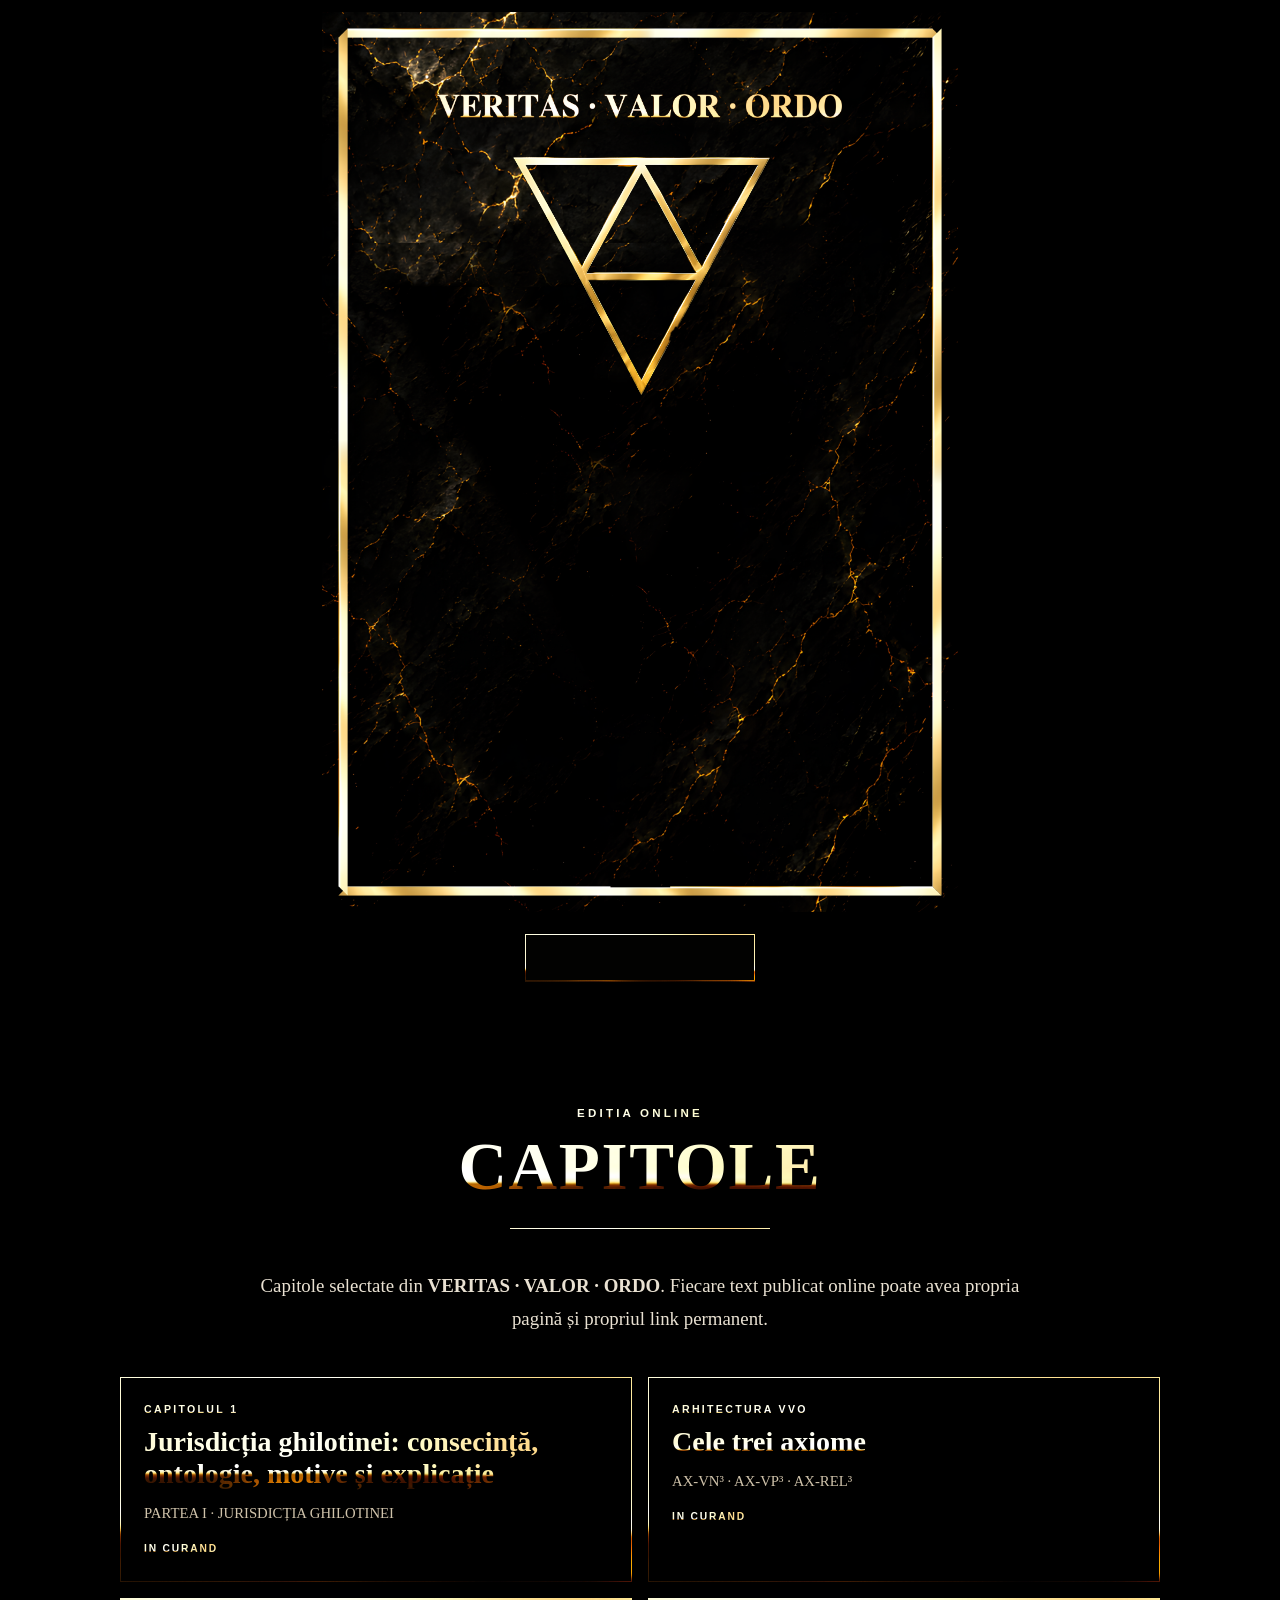
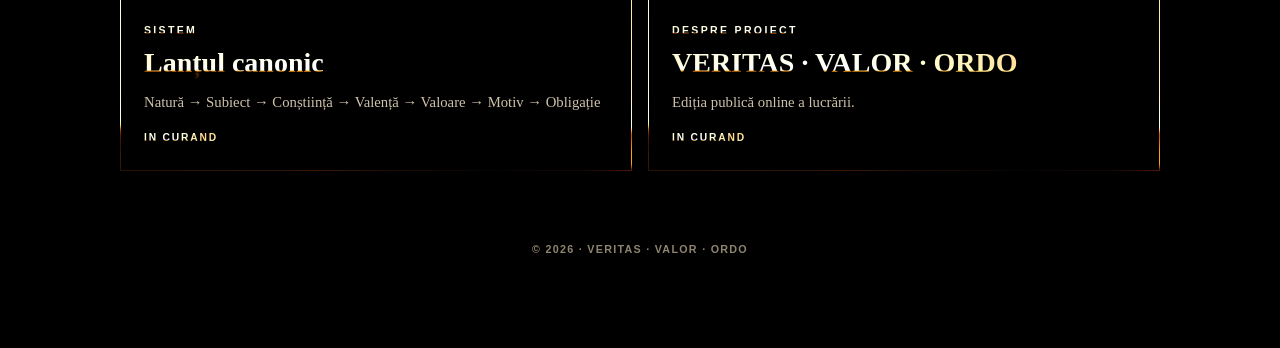
==== index.html @ 6788cd2c "Add files via upload" ====
<!DOCTYPE html>
<html lang="ro">
<head>
  <meta charset="UTF-8">
  <meta name="viewport" content="width=device-width, initial-scale=1, viewport-fit=cover">
  <meta name="theme-color" content="#000000">
  <meta name="color-scheme" content="dark">
  <meta name="description" content="VERITAS · VALOR · ORDO — ediția online.">
  <title>VERITAS · VALOR · ORDO</title>

  <style>
    :root {
      --page-ratio: 4320 / 6110;
      --ink: #050403;
      --ivory: #f4efe4;
      --muted: #b9ac91;

      /*
        IMPORTANT:
        Nu există o culoare HEX inventată pentru aur.
        Tot aurul major este texturat din foil-ul extras direct din PDF.
      */
      --foil: url("vvo-gold-foil.webp");
      --marble: url("vvo-marble-exact.webp");
      --shell: url("vvo-monumental-shell.webp");
    }

    * { box-sizing: border-box; }

    html {
      scroll-behavior: smooth;
      background: #000;
    }

    body {
      margin: 0;
      min-width: 320px;
      background: #000;
      color: var(--ivory);
      font-family: Georgia, "Times New Roman", serif;
      text-rendering: optimizeLegibility;
      -webkit-font-smoothing: antialiased;
    }

    img {
      display: block;
      max-width: 100%;
    }

    a {
      color: inherit;
    }

    /* ============================================================
       1. FRONTISPICIUL DIGITAL
       Pagina însăși rămâne în raportul exact 4320 x 6110.
       Marmura + rama sunt extrase direct din master.
       ============================================================ */

    .hero {
      min-height: 100svh;
      display: grid;
      place-items: center;
      padding: 12px 0 28px;
      background: #000;
    }

    .monument-page {
      position: relative;
      width: min(100vw, calc(100svh * 4320 / 6110));
      aspect-ratio: var(--page-ratio);
      overflow: hidden;

      /*
        Shell-ul conține marmura și rama metalică exactă din PDF.
        Nu este gradient CSS și nu este imitație.
      */
      background-image: var(--shell);
      background-repeat: no-repeat;
      background-position: center;
      background-size: 100% 100%;
    }

    /*
      Coordonatele de mai jos provin din plasarea reală
      a elementelor de pe pagina monumentală II din master.
    */

    .wordmark {
      position: absolute;
      left: 18.125%;
      top: 9.165%;
      width: 63.588%;
      height: auto;
      pointer-events: none;
      user-select: none;
    }

    .vvo-symbol {
      position: absolute;
      left: 29.977%;
      top: 15.882%;
      width: 40.467%;
      height: auto;
      pointer-events: none;
      user-select: none;
    }

    .hero-actions {
      width: min(92vw, 760px);
      margin-top: 22px;
      display: flex;
      justify-content: center;
    }

    /* ============================================================
       2. AURUL TEXTUAL
       Exact același foil raster este întins peste text,
       analog modului în care strip-ul metalic este reutilizat
       în paginile monumentale.
       ============================================================ */

    .foil-text {
      color: #f3d68c; /* fallback dacă background-clip nu există */
      background-image: var(--foil);
      background-repeat: no-repeat;
      background-position: center;
      background-size: 100% 100%;
      -webkit-background-clip: text;
      background-clip: text;
      -webkit-text-fill-color: transparent;
    }

    .foil-button {
      position: relative;
      display: inline-flex;
      align-items: center;
      justify-content: center;
      min-height: 48px;
      padding: 0 28px;
      text-decoration: none;
      text-transform: uppercase;
      letter-spacing: .16em;
      font: 700 .78rem/1.1 Georgia, "Times New Roman", serif;
      isolation: isolate;
    }

    .foil-button::before {
      content: "";
      position: absolute;
      inset: 0;
      z-index: -2;
      background: var(--foil) center / 100% 100% no-repeat;
    }

    .foil-button::after {
      content: "";
      position: absolute;
      inset: 1.5px;
      z-index: -1;
      background: #020201;
    }

    .foil-button:focus-visible {
      outline: 2px solid #fff1b7;
      outline-offset: 5px;
    }

    /* ============================================================
       3. EDIȚIA ONLINE / CAPITOLE
       Materialele rămân exact VVO: marmură extrasă + foil extras.
       Layout-ul este web-responsive, nu o captură de ecran.
       ============================================================ */

    .online {
      position: relative;
      min-height: 100svh;
      padding: clamp(52px, 8vw, 96px) 18px 90px;

      background-image:
        linear-gradient(rgba(0,0,0,.18), rgba(0,0,0,.18)),
        var(--marble);
      background-size: cover;
      background-position: center top;
      background-attachment: fixed;
    }

    .online::before {
      content: "";
      position: absolute;
      inset: 0;
      background:
        linear-gradient(to bottom,
          rgba(0,0,0,.22) 0%,
          rgba(0,0,0,.08) 30%,
          rgba(0,0,0,.28) 100%);
      pointer-events: none;
    }

    .online-inner {
      position: relative;
      z-index: 1;
      width: min(1040px, 100%);
      margin: 0 auto;
    }

    .section-kicker {
      margin: 0 0 12px;
      text-align: center;
      text-transform: uppercase;
      letter-spacing: .28em;
      font: 700 .72rem/1.3 Arial, sans-serif;
    }

    .section-title {
      margin: 0;
      text-align: center;
      text-transform: uppercase;
      font-size: clamp(2rem, 6vw, 4.2rem);
      line-height: 1;
      letter-spacing: .025em;
    }

    .rule {
      width: min(260px, 45vw);
      height: 1px;
      margin: 28px auto 40px;
      background: var(--foil) center / 100% 100% no-repeat;
    }

    .intro {
      width: min(760px, 100%);
      margin: 0 auto 42px;
      color: #e9e1d2;
      text-align: center;
      font-size: clamp(1rem, 2.7vw, 1.18rem);
      line-height: 1.75;
      text-shadow: 0 1px 8px #000;
    }

    .chapter-grid {
      display: grid;
      grid-template-columns: repeat(2, minmax(0, 1fr));
      gap: 16px;
    }

    .chapter-card {
      position: relative;
      min-height: 172px;
      padding: 26px 24px;
      background: rgba(0,0,0,.72);
      backdrop-filter: blur(1.5px);
      -webkit-backdrop-filter: blur(1.5px);
      overflow: hidden;
    }

    /*
      Rama cardurilor nu folosește un gold CSS inventat:
      este chiar foil-ul extras, mascat într-un contur.
    */
    .chapter-card::before {
      content: "";
      position: absolute;
      inset: 0;
      padding: 1.2px;
      background: var(--foil) center / 100% 100% no-repeat;
      pointer-events: none;

      -webkit-mask:
        linear-gradient(#000 0 0) content-box,
        linear-gradient(#000 0 0);
      -webkit-mask-composite: xor;

      mask:
        linear-gradient(#000 0 0) content-box,
        linear-gradient(#000 0 0);
      mask-composite: exclude;
    }

    .chapter-number {
      margin: 0 0 10px;
      text-transform: uppercase;
      letter-spacing: .22em;
      font: 700 .66rem/1.2 Arial, sans-serif;
    }

    .chapter-title {
      margin: 0 0 12px;
      font-size: clamp(1.2rem, 3.5vw, 1.75rem);
      line-height: 1.15;
    }

    .chapter-meta {
      margin: 0;
      color: #cfc2aa;
      font-size: .92rem;
      line-height: 1.5;
    }

    .status {
      display: inline-block;
      margin-top: 20px;
      text-transform: uppercase;
      letter-spacing: .18em;
      font: 700 .64rem/1 Arial, sans-serif;
    }

    .footer {
      position: relative;
      z-index: 1;
      margin-top: 70px;
      text-align: center;
      color: #8f846f;
      font: 600 .67rem/1.6 Arial, sans-serif;
      letter-spacing: .12em;
      text-transform: uppercase;
    }

    @media (max-width: 720px) {
      .hero {
        min-height: auto;
        padding-top: 0;
      }

      .monument-page {
        width: 100vw;
      }

      .hero-actions {
        margin-top: 18px;
      }

      .online {
        background-attachment: scroll;
        padding-left: 14px;
        padding-right: 14px;
      }

      .chapter-grid {
        grid-template-columns: 1fr;
      }

      .chapter-card {
        min-height: 150px;
      }
    }

    @media (prefers-reduced-motion: reduce) {
      html { scroll-behavior: auto; }
    }
  </style>
</head>

<body>

  <!-- FRONTISPICIU: aspect și materiale extrase din master -->
  <header class="hero" aria-label="VERITAS · VALOR · ORDO">
    <div class="monument-page">
      <img
        class="wordmark"
        src="vvo-wordmark-exact.webp"
        alt="VERITAS · VALOR · ORDO">

      <img
        class="vvo-symbol"
        src="vvo-symbol-exact.webp"
        alt=""
        aria-hidden="true">
    </div>

    <div class="hero-actions">
      <a class="foil-button foil-text" href="#capitole">
        Citește capitolele
      </a>
    </div>
  </header>

  <!-- EDIȚIA ONLINE -->
  <main id="capitole" class="online">
    <div class="online-inner">

      <p class="section-kicker foil-text">
        Ediția online
      </p>

      <h1 class="section-title foil-text">
        Capitole
      </h1>

      <div class="rule" aria-hidden="true"></div>

      <p class="intro">
        Capitole selectate din <strong>VERITAS · VALOR · ORDO</strong>.
        Fiecare text publicat online poate avea propria pagină și propriul
        link permanent.
      </p>

      <section class="chapter-grid" aria-label="Capitole publicate">

        <article class="chapter-card">
          <p class="chapter-number foil-text">Capitolul 1</p>
          <h2 class="chapter-title foil-text">
            Jurisdicția ghilotinei: consecință, ontologie, motive și explicație
          </h2>
          <p class="chapter-meta">
            PARTEA I · JURISDICȚIA GHILOTINEI
          </p>
          <span class="status foil-text">În curând</span>
        </article>

        <article class="chapter-card">
          <p class="chapter-number foil-text">Arhitectura VVO</p>
          <h2 class="chapter-title foil-text">
            Cele trei axiome
          </h2>
          <p class="chapter-meta">
            AX-VN³ · AX-VP³ · AX-REL³
          </p>
          <span class="status foil-text">În curând</span>
        </article>

        <article class="chapter-card">
          <p class="chapter-number foil-text">Sistem</p>
          <h2 class="chapter-title foil-text">
            Lanțul canonic
          </h2>
          <p class="chapter-meta">
            Natură → Subiect → Conștiință → Valență → Valoare → Motiv → Obligație
          </p>
          <span class="status foil-text">În curând</span>
        </article>

        <article class="chapter-card">
          <p class="chapter-number foil-text">Despre proiect</p>
          <h2 class="chapter-title foil-text">
            VERITAS · VALOR · ORDO
          </h2>
          <p class="chapter-meta">
            Ediția publică online a lucrării.
          </p>
          <span class="status foil-text">În curând</span>
        </article>

      </section>

      <footer class="footer">
        © 2026 · VERITAS · VALOR · ORDO
      </footer>

    </div>
  </main>

</body>
</html>
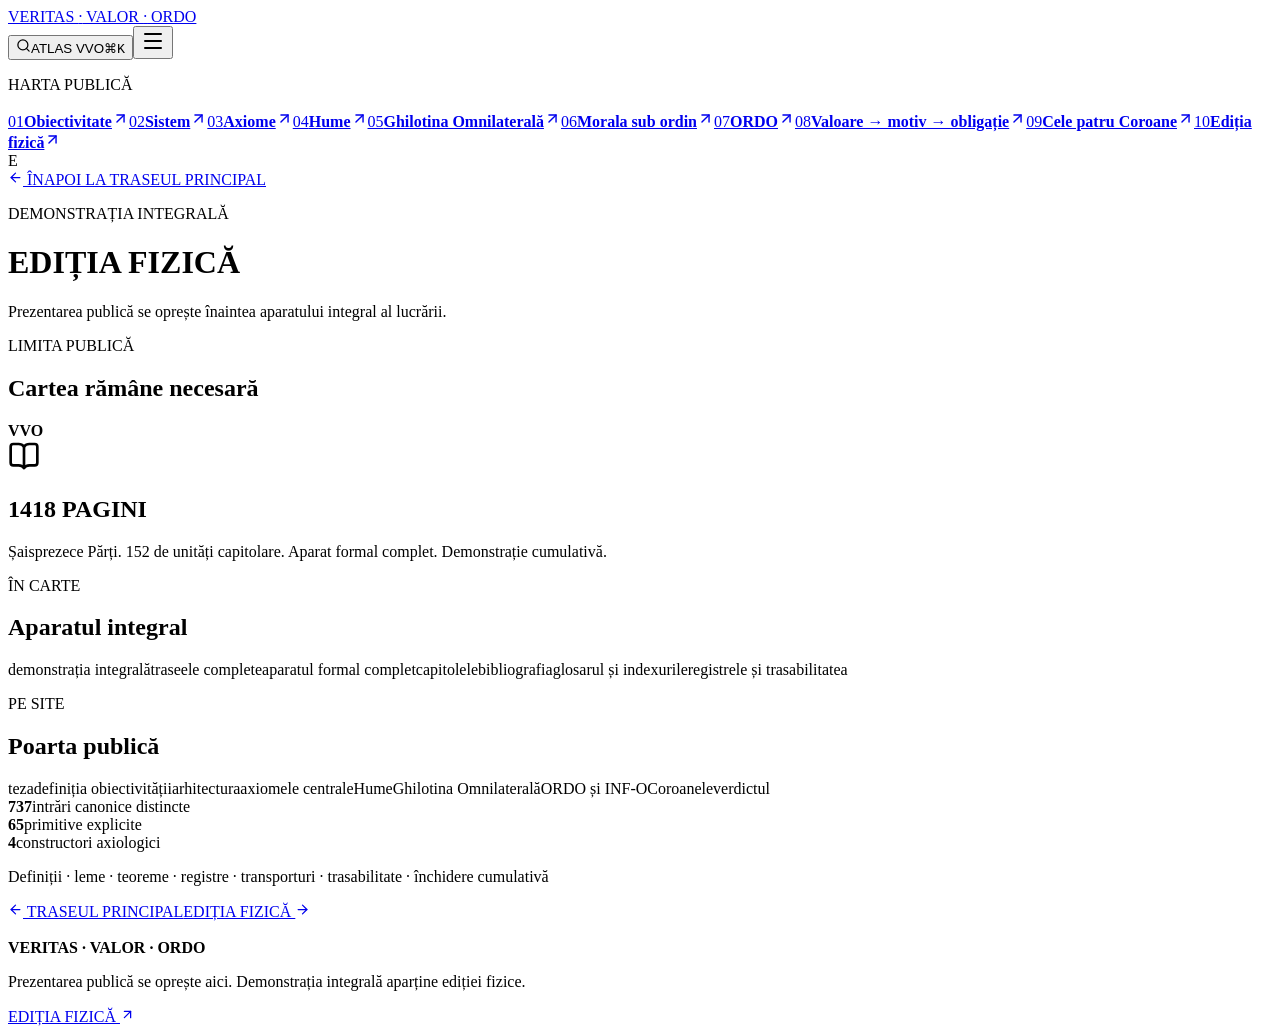
==== commit e54d1a8e: "Add files via upload" ====
--- a/index.html
+++ b/index.html
@@ -1,454 +1 @@
-<!DOCTYPE html>
-<html lang="ro">
-<head>
-  <meta charset="UTF-8">
-  <meta name="viewport" content="width=device-width, initial-scale=1, viewport-fit=cover">
-  <meta name="theme-color" content="#000000">
-  <meta name="color-scheme" content="dark">
-  <meta name="description" content="VERITAS · VALOR · ORDO — ediția online.">
-  <title>VERITAS · VALOR · ORDO</title>
-
-  <style>
-    :root {
-      --page-ratio: 4320 / 6110;
-      --ink: #050403;
-      --ivory: #f4efe4;
-      --muted: #b9ac91;
-
-      /*
-        IMPORTANT:
-        Nu există o culoare HEX inventată pentru aur.
-        Tot aurul major este texturat din foil-ul extras direct din PDF.
-      */
-      --foil: url("vvo-gold-foil.webp");
-      --marble: url("vvo-marble-exact.webp");
-      --shell: url("vvo-monumental-shell.webp");
-    }
-
-    * { box-sizing: border-box; }
-
-    html {
-      scroll-behavior: smooth;
-      background: #000;
-    }
-
-    body {
-      margin: 0;
-      min-width: 320px;
-      background: #000;
-      color: var(--ivory);
-      font-family: Georgia, "Times New Roman", serif;
-      text-rendering: optimizeLegibility;
-      -webkit-font-smoothing: antialiased;
-    }
-
-    img {
-      display: block;
-      max-width: 100%;
-    }
-
-    a {
-      color: inherit;
-    }
-
-    /* ============================================================
-       1. FRONTISPICIUL DIGITAL
-       Pagina însăși rămâne în raportul exact 4320 x 6110.
-       Marmura + rama sunt extrase direct din master.
-       ============================================================ */
-
-    .hero {
-      min-height: 100svh;
-      display: grid;
-      place-items: center;
-      padding: 12px 0 28px;
-      background: #000;
-    }
-
-    .monument-page {
-      position: relative;
-      width: min(100vw, calc(100svh * 4320 / 6110));
-      aspect-ratio: var(--page-ratio);
-      overflow: hidden;
-
-      /*
-        Shell-ul conține marmura și rama metalică exactă din PDF.
-        Nu este gradient CSS și nu este imitație.
-      */
-      background-image: var(--shell);
-      background-repeat: no-repeat;
-      background-position: center;
-      background-size: 100% 100%;
-    }
-
-    /*
-      Coordonatele de mai jos provin din plasarea reală
-      a elementelor de pe pagina monumentală II din master.
-    */
-
-    .wordmark {
-      position: absolute;
-      left: 18.125%;
-      top: 9.165%;
-      width: 63.588%;
-      height: auto;
-      pointer-events: none;
-      user-select: none;
-    }
-
-    .vvo-symbol {
-      position: absolute;
-      left: 29.977%;
-      top: 15.882%;
-      width: 40.467%;
-      height: auto;
-      pointer-events: none;
-      user-select: none;
-    }
-
-    .hero-actions {
-      width: min(92vw, 760px);
-      margin-top: 22px;
-      display: flex;
-      justify-content: center;
-    }
-
-    /* ============================================================
-       2. AURUL TEXTUAL
-       Exact același foil raster este întins peste text,
-       analog modului în care strip-ul metalic este reutilizat
-       în paginile monumentale.
-       ============================================================ */
-
-    .foil-text {
-      color: #f3d68c; /* fallback dacă background-clip nu există */
-      background-image: var(--foil);
-      background-repeat: no-repeat;
-      background-position: center;
-      background-size: 100% 100%;
-      -webkit-background-clip: text;
-      background-clip: text;
-      -webkit-text-fill-color: transparent;
-    }
-
-    .foil-button {
-      position: relative;
-      display: inline-flex;
-      align-items: center;
-      justify-content: center;
-      min-height: 48px;
-      padding: 0 28px;
-      text-decoration: none;
-      text-transform: uppercase;
-      letter-spacing: .16em;
-      font: 700 .78rem/1.1 Georgia, "Times New Roman", serif;
-      isolation: isolate;
-    }
-
-    .foil-button::before {
-      content: "";
-      position: absolute;
-      inset: 0;
-      z-index: -2;
-      background: var(--foil) center / 100% 100% no-repeat;
-    }
-
-    .foil-button::after {
-      content: "";
-      position: absolute;
-      inset: 1.5px;
-      z-index: -1;
-      background: #020201;
-    }
-
-    .foil-button:focus-visible {
-      outline: 2px solid #fff1b7;
-      outline-offset: 5px;
-    }
-
-    /* ============================================================
-       3. EDIȚIA ONLINE / CAPITOLE
-       Materialele rămân exact VVO: marmură extrasă + foil extras.
-       Layout-ul este web-responsive, nu o captură de ecran.
-       ============================================================ */
-
-    .online {
-      position: relative;
-      min-height: 100svh;
-      padding: clamp(52px, 8vw, 96px) 18px 90px;
-
-      background-image:
-        linear-gradient(rgba(0,0,0,.18), rgba(0,0,0,.18)),
-        var(--marble);
-      background-size: cover;
-      background-position: center top;
-      background-attachment: fixed;
-    }
-
-    .online::before {
-      content: "";
-      position: absolute;
-      inset: 0;
-      background:
-        linear-gradient(to bottom,
-          rgba(0,0,0,.22) 0%,
-          rgba(0,0,0,.08) 30%,
-          rgba(0,0,0,.28) 100%);
-      pointer-events: none;
-    }
-
-    .online-inner {
-      position: relative;
-      z-index: 1;
-      width: min(1040px, 100%);
-      margin: 0 auto;
-    }
-
-    .section-kicker {
-      margin: 0 0 12px;
-      text-align: center;
-      text-transform: uppercase;
-      letter-spacing: .28em;
-      font: 700 .72rem/1.3 Arial, sans-serif;
-    }
-
-    .section-title {
-      margin: 0;
-      text-align: center;
-      text-transform: uppercase;
-      font-size: clamp(2rem, 6vw, 4.2rem);
-      line-height: 1;
-      letter-spacing: .025em;
-    }
-
-    .rule {
-      width: min(260px, 45vw);
-      height: 1px;
-      margin: 28px auto 40px;
-      background: var(--foil) center / 100% 100% no-repeat;
-    }
-
-    .intro {
-      width: min(760px, 100%);
-      margin: 0 auto 42px;
-      color: #e9e1d2;
-      text-align: center;
-      font-size: clamp(1rem, 2.7vw, 1.18rem);
-      line-height: 1.75;
-      text-shadow: 0 1px 8px #000;
-    }
-
-    .chapter-grid {
-      display: grid;
-      grid-template-columns: repeat(2, minmax(0, 1fr));
-      gap: 16px;
-    }
-
-    .chapter-card {
-      position: relative;
-      min-height: 172px;
-      padding: 26px 24px;
-      background: rgba(0,0,0,.72);
-      backdrop-filter: blur(1.5px);
-      -webkit-backdrop-filter: blur(1.5px);
-      overflow: hidden;
-    }
-
-    /*
-      Rama cardurilor nu folosește un gold CSS inventat:
-      este chiar foil-ul extras, mascat într-un contur.
-    */
-    .chapter-card::before {
-      content: "";
-      position: absolute;
-      inset: 0;
-      padding: 1.2px;
-      background: var(--foil) center / 100% 100% no-repeat;
-      pointer-events: none;
-
-      -webkit-mask:
-        linear-gradient(#000 0 0) content-box,
-        linear-gradient(#000 0 0);
-      -webkit-mask-composite: xor;
-
-      mask:
-        linear-gradient(#000 0 0) content-box,
-        linear-gradient(#000 0 0);
-      mask-composite: exclude;
-    }
-
-    .chapter-number {
-      margin: 0 0 10px;
-      text-transform: uppercase;
-      letter-spacing: .22em;
-      font: 700 .66rem/1.2 Arial, sans-serif;
-    }
-
-    .chapter-title {
-      margin: 0 0 12px;
-      font-size: clamp(1.2rem, 3.5vw, 1.75rem);
-      line-height: 1.15;
-    }
-
-    .chapter-meta {
-      margin: 0;
-      color: #cfc2aa;
-      font-size: .92rem;
-      line-height: 1.5;
-    }
-
-    .status {
-      display: inline-block;
-      margin-top: 20px;
-      text-transform: uppercase;
-      letter-spacing: .18em;
-      font: 700 .64rem/1 Arial, sans-serif;
-    }
-
-    .footer {
-      position: relative;
-      z-index: 1;
-      margin-top: 70px;
-      text-align: center;
-      color: #8f846f;
-      font: 600 .67rem/1.6 Arial, sans-serif;
-      letter-spacing: .12em;
-      text-transform: uppercase;
-    }
-
-    @media (max-width: 720px) {
-      .hero {
-        min-height: auto;
-        padding-top: 0;
-      }
-
-      .monument-page {
-        width: 100vw;
-      }
-
-      .hero-actions {
-        margin-top: 18px;
-      }
-
-      .online {
-        background-attachment: scroll;
-        padding-left: 14px;
-        padding-right: 14px;
-      }
-
-      .chapter-grid {
-        grid-template-columns: 1fr;
-      }
-
-      .chapter-card {
-        min-height: 150px;
-      }
-    }
-
-    @media (prefers-reduced-motion: reduce) {
-      html { scroll-behavior: auto; }
-    }
-  </style>
-</head>
-
-<body>
-
-  <!-- FRONTISPICIU: aspect și materiale extrase din master -->
-  <header class="hero" aria-label="VERITAS · VALOR · ORDO">
-    <div class="monument-page">
-      <img
-        class="wordmark"
-        src="vvo-wordmark-exact.webp"
-        alt="VERITAS · VALOR · ORDO">
-
-      <img
-        class="vvo-symbol"
-        src="vvo-symbol-exact.webp"
-        alt=""
-        aria-hidden="true">
-    </div>
-
-    <div class="hero-actions">
-      <a class="foil-button foil-text" href="#capitole">
-        Citește capitolele
-      </a>
-    </div>
-  </header>
-
-  <!-- EDIȚIA ONLINE -->
-  <main id="capitole" class="online">
-    <div class="online-inner">
-
-      <p class="section-kicker foil-text">
-        Ediția online
-      </p>
-
-      <h1 class="section-title foil-text">
-        Capitole
-      </h1>
-
-      <div class="rule" aria-hidden="true"></div>
-
-      <p class="intro">
-        Capitole selectate din <strong>VERITAS · VALOR · ORDO</strong>.
-        Fiecare text publicat online poate avea propria pagină și propriul
-        link permanent.
-      </p>
-
-      <section class="chapter-grid" aria-label="Capitole publicate">
-
-        <article class="chapter-card">
-          <p class="chapter-number foil-text">Capitolul 1</p>
-          <h2 class="chapter-title foil-text">
-            Jurisdicția ghilotinei: consecință, ontologie, motive și explicație
-          </h2>
-          <p class="chapter-meta">
-            PARTEA I · JURISDICȚIA GHILOTINEI
-          </p>
-          <span class="status foil-text">În curând</span>
-        </article>
-
-        <article class="chapter-card">
-          <p class="chapter-number foil-text">Arhitectura VVO</p>
-          <h2 class="chapter-title foil-text">
-            Cele trei axiome
-          </h2>
-          <p class="chapter-meta">
-            AX-VN³ · AX-VP³ · AX-REL³
-          </p>
-          <span class="status foil-text">În curând</span>
-        </article>
-
-        <article class="chapter-card">
-          <p class="chapter-number foil-text">Sistem</p>
-          <h2 class="chapter-title foil-text">
-            Lanțul canonic
-          </h2>
-          <p class="chapter-meta">
-            Natură → Subiect → Conștiință → Valență → Valoare → Motiv → Obligație
-          </p>
-          <span class="status foil-text">În curând</span>
-        </article>
-
-        <article class="chapter-card">
-          <p class="chapter-number foil-text">Despre proiect</p>
-          <h2 class="chapter-title foil-text">
-            VERITAS · VALOR · ORDO
-          </h2>
-          <p class="chapter-meta">
-            Ediția publică online a lucrării.
-          </p>
-          <span class="status foil-text">În curând</span>
-        </article>
-
-      </section>
-
-      <footer class="footer">
-        © 2026 · VERITAS · VALOR · ORDO
-      </footer>
-
-    </div>
-  </main>
-
-</body>
-</html>
+<!DOCTYPE html><html lang="ro"><head><meta charSet="utf-8"/><meta name="viewport" content="width=device-width, initial-scale=1, viewport-fit=cover"/><link rel="preload" as="image" href="/veritas-valor-ordo/assets/vvo-symbol.png"/><link rel="stylesheet" href="/veritas-valor-ordo/_next/static/chunks/0bt_wr73gwu23.css" data-precedence="next"/><link rel="preload" as="script" fetchPriority="low" href="/veritas-valor-ordo/_next/static/chunks/10ho3qy1i1e_e.js"/><script src="/veritas-valor-ordo/_next/static/chunks/0_9uzus7nzqf8.js" async=""></script><script src="/veritas-valor-ordo/_next/static/chunks/07lhk_q6pmm3r.js" async=""></script><script src="/veritas-valor-ordo/_next/static/chunks/turbopack-09i72m972~62..js" async=""></script><script src="/veritas-valor-ordo/_next/static/chunks/0dbhjjzl8qfwv.js" async=""></script><script src="/veritas-valor-ordo/_next/static/chunks/0vcrl8nq585~c.js" async=""></script><script src="/veritas-valor-ordo/_next/static/chunks/06rw38h44jr8s.js" async=""></script><meta name="theme-color" content="#070706"/><meta name="color-scheme" content="dark light"/><title>Ediția fizică · VERITAS · VALOR · ORDO</title><meta name="description" content="VERITAS · VALOR · ORDO, ediția fizică de 1418 pagini."/><meta name="application-name" content="VERITAS · VALOR · ORDO"/><link rel="manifest" href="/veritas-valor-ordo/manifest.webmanifest"/><meta name="category" content="filosofie"/><meta property="og:title" content="VERITAS · VALOR · ORDO"/><meta property="og:description" content="Adevărul este independent de acceptare. Poarta publică a sistemului VERITAS · VALOR · ORDO."/><meta property="og:url" content="https://veritasvalorordo.github.io/veritas-valor-ordo/"/><meta property="og:site_name" content="VERITAS · VALOR · ORDO"/><meta property="og:locale" content="ro_RO"/><meta property="og:image" content="https://veritasvalorordo.github.io/veritas-valor-ordo/veritas-valor-ordo/assets/vvo-social.png"/><meta property="og:image:width" content="1200"/><meta property="og:image:height" content="630"/><meta property="og:image:alt" content="VERITAS · VALOR · ORDO — adevărul este independent de acceptare"/><meta property="og:type" content="website"/><meta name="twitter:card" content="summary_large_image"/><meta name="twitter:title" content="VERITAS · VALOR · ORDO"/><meta name="twitter:description" content="Adevărul este independent de acceptare."/><meta name="twitter:image" content="https://veritasvalorordo.github.io/veritas-valor-ordo/veritas-valor-ordo/assets/vvo-social.png"/><link rel="shortcut icon" href="/veritas-valor-ordo/assets/vvo-favicon.png"/><link rel="icon" href="/veritas-valor-ordo/assets/vvo-favicon.png"/><script src="/veritas-valor-ordo/_next/static/chunks/03~yq9q893hmn.js" noModule=""></script></head><body><div hidden=""><!--$--><!--/$--></div><div class="site-shell"><div class="reading-progress" aria-hidden="true"><span style="transform:scaleX(0)"></span></div><header class="site-header"><a class="brand-link" href="/veritas-valor-ordo/" aria-label="VERITAS · VALOR · ORDO — pagina principală"><span class="vvo-mark vvo-mark--small" aria-hidden="true"><img src="/veritas-valor-ordo/assets/vvo-symbol.png" alt=""/></span><span>VERITAS <i>·</i> VALOR <i>·</i> ORDO</span></a><nav class="header-actions" aria-label="Navigație principală"><button class="text-action atlas-trigger"><svg xmlns="http://www.w3.org/2000/svg" width="15" height="15" viewBox="0 0 24 24" fill="none" stroke="currentColor" stroke-width="2" stroke-linecap="round" stroke-linejoin="round" class="lucide lucide-search" aria-hidden="true"><path d="m21 21-4.34-4.34"></path><circle cx="11" cy="11" r="8"></circle></svg><span>ATLAS VVO</span><kbd>⌘K</kbd></button><button class="icon-action" aria-expanded="false" aria-controls="main-menu" aria-label="Deschide navigația"><svg xmlns="http://www.w3.org/2000/svg" width="24" height="24" viewBox="0 0 24 24" fill="none" stroke="currentColor" stroke-width="2" stroke-linecap="round" stroke-linejoin="round" class="lucide lucide-menu" aria-hidden="true"><path d="M4 5h16"></path><path d="M4 12h16"></path><path d="M4 19h16"></path></svg></button></nav></header><div id="main-menu" class="main-menu"><div class="main-menu__inner"><p class="eyebrow">HARTA PUBLICĂ</p><div class="main-menu__links"><a href="/veritas-valor-ordo/obiectivitate/"><span>01</span><strong>Obiectivitate</strong><svg xmlns="http://www.w3.org/2000/svg" width="17" height="17" viewBox="0 0 24 24" fill="none" stroke="currentColor" stroke-width="2" stroke-linecap="round" stroke-linejoin="round" class="lucide lucide-arrow-up-right" aria-hidden="true"><path d="M7 7h10v10"></path><path d="M7 17 17 7"></path></svg></a><a href="/veritas-valor-ordo/sistem/"><span>02</span><strong>Sistem</strong><svg xmlns="http://www.w3.org/2000/svg" width="17" height="17" viewBox="0 0 24 24" fill="none" stroke="currentColor" stroke-width="2" stroke-linecap="round" stroke-linejoin="round" class="lucide lucide-arrow-up-right" aria-hidden="true"><path d="M7 7h10v10"></path><path d="M7 17 17 7"></path></svg></a><a href="/veritas-valor-ordo/axiome/"><span>03</span><strong>Axiome</strong><svg xmlns="http://www.w3.org/2000/svg" width="17" height="17" viewBox="0 0 24 24" fill="none" stroke="currentColor" stroke-width="2" stroke-linecap="round" stroke-linejoin="round" class="lucide lucide-arrow-up-right" aria-hidden="true"><path d="M7 7h10v10"></path><path d="M7 17 17 7"></path></svg></a><a href="/veritas-valor-ordo/hume/"><span>04</span><strong>Hume</strong><svg xmlns="http://www.w3.org/2000/svg" width="17" height="17" viewBox="0 0 24 24" fill="none" stroke="currentColor" stroke-width="2" stroke-linecap="round" stroke-linejoin="round" class="lucide lucide-arrow-up-right" aria-hidden="true"><path d="M7 7h10v10"></path><path d="M7 17 17 7"></path></svg></a><a href="/veritas-valor-ordo/ghilotina-omnilaterala/"><span>05</span><strong>Ghilotina Omnilaterală</strong><svg xmlns="http://www.w3.org/2000/svg" width="17" height="17" viewBox="0 0 24 24" fill="none" stroke="currentColor" stroke-width="2" stroke-linecap="round" stroke-linejoin="round" class="lucide lucide-arrow-up-right" aria-hidden="true"><path d="M7 7h10v10"></path><path d="M7 17 17 7"></path></svg></a><a href="/veritas-valor-ordo/morala-sub-ordin/"><span>06</span><strong>Morala sub ordin</strong><svg xmlns="http://www.w3.org/2000/svg" width="17" height="17" viewBox="0 0 24 24" fill="none" stroke="currentColor" stroke-width="2" stroke-linecap="round" stroke-linejoin="round" class="lucide lucide-arrow-up-right" aria-hidden="true"><path d="M7 7h10v10"></path><path d="M7 17 17 7"></path></svg></a><a href="/veritas-valor-ordo/ordo/"><span>07</span><strong>ORDO</strong><svg xmlns="http://www.w3.org/2000/svg" width="17" height="17" viewBox="0 0 24 24" fill="none" stroke="currentColor" stroke-width="2" stroke-linecap="round" stroke-linejoin="round" class="lucide lucide-arrow-up-right" aria-hidden="true"><path d="M7 7h10v10"></path><path d="M7 17 17 7"></path></svg></a><a href="/veritas-valor-ordo/valoare-motiv-obligatie/"><span>08</span><strong>Valoare → motiv → obligație</strong><svg xmlns="http://www.w3.org/2000/svg" width="17" height="17" viewBox="0 0 24 24" fill="none" stroke="currentColor" stroke-width="2" stroke-linecap="round" stroke-linejoin="round" class="lucide lucide-arrow-up-right" aria-hidden="true"><path d="M7 7h10v10"></path><path d="M7 17 17 7"></path></svg></a><a href="/veritas-valor-ordo/coroane/"><span>09</span><strong>Cele patru Coroane</strong><svg xmlns="http://www.w3.org/2000/svg" width="17" height="17" viewBox="0 0 24 24" fill="none" stroke="currentColor" stroke-width="2" stroke-linecap="round" stroke-linejoin="round" class="lucide lucide-arrow-up-right" aria-hidden="true"><path d="M7 7h10v10"></path><path d="M7 17 17 7"></path></svg></a><a href="/veritas-valor-ordo/editia-fizica/"><span>10</span><strong>Ediția fizică</strong><svg xmlns="http://www.w3.org/2000/svg" width="17" height="17" viewBox="0 0 24 24" fill="none" stroke="currentColor" stroke-width="2" stroke-linecap="round" stroke-linejoin="round" class="lucide lucide-arrow-up-right" aria-hidden="true"><path d="M7 7h10v10"></path><path d="M7 17 17 7"></path></svg></a></div></div></div><main class="focus-page"><header class="focus-hero"><div class="focus-hero__material" aria-hidden="true"></div><div class="focus-hero__frame" aria-hidden="true"></div><div class="focus-hero__index">E</div><div class="focus-hero__content"><a href="/veritas-valor-ordo/" class="back-link"><svg xmlns="http://www.w3.org/2000/svg" width="15" height="15" viewBox="0 0 24 24" fill="none" stroke="currentColor" stroke-width="2" stroke-linecap="round" stroke-linejoin="round" class="lucide lucide-arrow-left" aria-hidden="true"><path d="m12 19-7-7 7-7"></path><path d="M19 12H5"></path></svg> ÎNAPOI LA TRASEUL PRINCIPAL</a><p class="eyebrow">DEMONSTRAȚIA INTEGRALĂ</p><h1>EDIȚIA FIZICĂ</h1><p>Prezentarea publică se oprește înaintea aparatului integral al lucrării.</p></div></header><section class="focus-section"><div class="reveal  focus-section__heading" style="transition-delay:0ms"><p class="eyebrow">LIMITA PUBLICĂ</p><h2>Cartea rămâne necesară</h2></div><div class="reveal  edition-monolith" style="transition-delay:0ms"><div class="edition-monolith__book"><span></span><strong>VVO</strong></div><div><svg xmlns="http://www.w3.org/2000/svg" width="32" height="32" viewBox="0 0 24 24" fill="none" stroke="currentColor" stroke-width="2" stroke-linecap="round" stroke-linejoin="round" class="lucide lucide-book-open" aria-hidden="true"><path d="M12 5v16"></path><path d="M20.001 19A2 2 0 0022 17V5a2 2 0 00-1.999-2L16 3.002A5 5 0 0012 5a5 5 0 00-4-2H4a2 2 0 00-2 2v12a2 2 0 001.999 2H8a5 5 0 014 2 5 5 0 014-2z"></path></svg><h2>1418 PAGINI</h2><p>Șaisprezece Părți. 152 de unități capitolare. Aparat formal complet. Demonstrație cumulativă.</p></div></div></section><section class="focus-section focus-section--dark"><div class="reveal  focus-section__heading" style="transition-delay:0ms"><p class="eyebrow">ÎN CARTE</p><h2>Aparatul integral</h2></div><div class="reveal  book-domain" style="transition-delay:0ms"><span>demonstrația integrală</span><span>traseele complete</span><span>aparatul formal complet</span><span>capitolele</span><span>bibliografia</span><span>glosarul și indexurile</span><span>registrele și trasabilitatea</span></div></section><section class="focus-section"><div class="reveal  focus-section__heading" style="transition-delay:0ms"><p class="eyebrow">PE SITE</p><h2>Poarta publică</h2></div><div class="reveal  book-domain book-domain--public" style="transition-delay:0ms"><span>teza</span><span>definiția obiectivității</span><span>arhitectura</span><span>axiomele centrale</span><span>Hume</span><span>Ghilotina Omnilaterală</span><span>ORDO și INF-O</span><span>Coroanele</span><span>verdictul</span></div><div class="reveal  formal-scale" style="transition-delay:0ms"><div><strong>737</strong><span>intrări canonice distincte</span></div><div><strong>65</strong><span>primitive explicite</span></div><div><strong>4</strong><span>constructori axiologici</span></div><p>Definiții · leme · teoreme · registre · transporturi · trasabilitate · închidere cumulativă</p></div></section><section class="focus-next"><a href="/veritas-valor-ordo/"><svg xmlns="http://www.w3.org/2000/svg" width="15" height="15" viewBox="0 0 24 24" fill="none" stroke="currentColor" stroke-width="2" stroke-linecap="round" stroke-linejoin="round" class="lucide lucide-arrow-left" aria-hidden="true"><path d="m12 19-7-7 7-7"></path><path d="M19 12H5"></path></svg> TRASEUL PRINCIPAL</a><a href="/veritas-valor-ordo/editia-fizica/">EDIȚIA FIZICĂ <svg xmlns="http://www.w3.org/2000/svg" width="15" height="15" viewBox="0 0 24 24" fill="none" stroke="currentColor" stroke-width="2" stroke-linecap="round" stroke-linejoin="round" class="lucide lucide-arrow-right" aria-hidden="true"><path d="M5 12h14"></path><path d="m12 5 7 7-7 7"></path></svg></a></section></main><footer class="site-footer"><div class="site-footer__mark"><span class="vvo-mark" aria-hidden="true"><img src="/veritas-valor-ordo/assets/vvo-symbol.png" alt=""/></span></div><div><strong>VERITAS · VALOR · ORDO</strong><p>Prezentarea publică se oprește aici. Demonstrația integrală aparține ediției fizice.</p></div><a href="/veritas-valor-ordo/editia-fizica/">EDIȚIA FIZICĂ <svg xmlns="http://www.w3.org/2000/svg" width="15" height="15" viewBox="0 0 24 24" fill="none" stroke="currentColor" stroke-width="2" stroke-linecap="round" stroke-linejoin="round" class="lucide lucide-arrow-up-right" aria-hidden="true"><path d="M7 7h10v10"></path><path d="M7 17 17 7"></path></svg></a></footer></div><!--$--><!--/$--><script src="/veritas-valor-ordo/_next/static/chunks/10ho3qy1i1e_e.js" id="_R_" async=""></script><script>(self.__next_f=self.__next_f||[]).push([0])</script><script>self.__next_f.push([1,"1:\"$Sreact.fragment\"\n2:I[39756,[\"/veritas-valor-ordo/_next/static/chunks/0dbhjjzl8qfwv.js\"],\"default\"]\n3:I[37457,[\"/veritas-valor-ordo/_next/static/chunks/0dbhjjzl8qfwv.js\"],\"default\"]\n4:I[5014,[\"/veritas-valor-ordo/_next/static/chunks/0dbhjjzl8qfwv.js\",\"/veritas-valor-ordo/_next/static/chunks/0vcrl8nq585~c.js\",\"/veritas-valor-ordo/_next/static/chunks/06rw38h44jr8s.js\"],\"default\"]\n5:I[19414,[\"/veritas-valor-ordo/_next/static/chunks/0dbhjjzl8qfwv.js\",\"/veritas-valor-ordo/_next/static/chunks/0vcrl8nq585~c.js\",\"/veritas-valor-ordo/_next/static/chunks/06rw38h44jr8s.js\"],\"VvoShell\"]\n6:I[29993,[\"/veritas-valor-ordo/_next/static/chunks/0dbhjjzl8qfwv.js\",\"/veritas-valor-ordo/_next/static/chunks/0vcrl8nq585~c.js\",\"/veritas-valor-ordo/_next/static/chunks/06rw38h44jr8s.js\"],\"Reveal\"]\n13:I[68027,[\"/veritas-valor-ordo/_next/static/chunks/0dbhjjzl8qfwv.js\"],\"default\",1]\n:HL[\"/veritas-valor-ordo/_next/static/chunks/0bt_wr73gwu23.css\",\"style\"]\n"])</script><script>self.__next_f.push([1,"0:{\"P\":null,\"c\":[\"\",\"editia-fizica\",\"\"],\"q\":\"\",\"i\":false,\"f\":[[[\"\",{\"children\":[\"editia-fizica\",{\"children\":[\"__PAGE__\",{}]}]},\"$undefined\",\"$undefined\",16],[[\"$\",\"$1\",\"c\",{\"children\":[[[\"$\",\"link\",\"0\",{\"rel\":\"stylesheet\",\"href\":\"/veritas-valor-ordo/_next/static/chunks/0bt_wr73gwu23.css\",\"precedence\":\"next\",\"crossOrigin\":\"$undefined\",\"nonce\":\"$undefined\"}],[\"$\",\"script\",\"script-0\",{\"src\":\"/veritas-valor-ordo/_next/static/chunks/0dbhjjzl8qfwv.js\",\"async\":true,\"nonce\":\"$undefined\"}]],[\"$\",\"html\",null,{\"lang\":\"ro\",\"children\":[\"$\",\"body\",null,{\"children\":[\"$\",\"$L2\",null,{\"parallelRouterKey\":\"children\",\"error\":\"$undefined\",\"errorStyles\":\"$undefined\",\"errorScripts\":\"$undefined\",\"template\":[\"$\",\"$L3\",null,{}],\"templateStyles\":\"$undefined\",\"templateScripts\":\"$undefined\",\"notFound\":[[\"$\",\"main\",null,{\"className\":\"not-found\",\"children\":[[\"$\",\"div\",null,{\"className\":\"not-found__frame\"}],[\"$\",\"span\",null,{\"children\":\"404\"}],[\"$\",\"h1\",null,{\"children\":\"TRASEUL NU EXISTĂ.\"}],[\"$\",\"p\",null,{\"children\":\"Atlasul public nu conține această adresă.\"}],[\"$\",\"a\",null,{\"href\":\"/veritas-valor-ordo/\",\"children\":[[\"$\",\"$L4\",null,{\"ref\":\"$undefined\",\"iconNode\":[[\"path\",{\"d\":\"m12 19-7-7 7-7\",\"key\":\"1l729n\"}],[\"path\",{\"d\":\"M19 12H5\",\"key\":\"x3x0zl\"}]],\"className\":\"lucide-arrow-left\",\"size\":15}],\" ÎNAPOI LA SISTEM\"]}]]}],[]],\"forbidden\":\"$undefined\",\"unauthorized\":\"$undefined\"}]}]}]]}],{\"children\":[[\"$\",\"$1\",\"c\",{\"children\":[null,[\"$\",\"$L2\",null,{\"parallelRouterKey\":\"children\",\"error\":\"$undefined\",\"errorStyles\":\"$undefined\",\"errorScripts\":\"$undefined\",\"template\":[\"$\",\"$L3\",null,{}],\"templateStyles\":\"$undefined\",\"templateScripts\":\"$undefined\",\"notFound\":\"$undefined\",\"forbidden\":\"$undefined\",\"unauthorized\":\"$undefined\"}]]}],{\"children\":[[\"$\",\"$1\",\"c\",{\"children\":[[\"$\",\"$L5\",null,{\"children\":[[\"$\",\"main\",null,{\"className\":\"focus-page\",\"children\":[[\"$\",\"header\",null,{\"className\":\"focus-hero\",\"children\":[[\"$\",\"div\",null,{\"className\":\"focus-hero__material\",\"aria-hidden\":\"true\"}],[\"$\",\"div\",null,{\"className\":\"focus-hero__frame\",\"aria-hidden\":\"true\"}],[\"$\",\"div\",null,{\"className\":\"focus-hero__index\",\"children\":\"E\"}],[\"$\",\"div\",null,{\"className\":\"focus-hero__content\",\"children\":[[\"$\",\"a\",null,{\"href\":\"/veritas-valor-ordo/\",\"className\":\"back-link\",\"children\":[[\"$\",\"$L4\",null,{\"ref\":\"$undefined\",\"iconNode\":\"$0:f:0:1:0:props:children:1:props:children:props:children:props:notFound:0:props:children:4:props:children:0:props:iconNode\",\"className\":\"lucide-arrow-left\",\"size\":15}],\" ÎNAPOI LA TRASEUL PRINCIPAL\"]}],[\"$\",\"p\",null,{\"className\":\"eyebrow\",\"children\":\"DEMONSTRAȚIA INTEGRALĂ\"}],[\"$\",\"h1\",null,{\"children\":\"EDIȚIA FIZICĂ\"}],[\"$\",\"p\",null,{\"children\":\"Prezentarea publică se oprește înaintea aparatului integral al lucrării.\"}]]}]]}],[[\"$\",\"section\",null,{\"className\":\"focus-section\",\"children\":[[\"$\",\"$L6\",null,{\"className\":\"focus-section__heading\",\"children\":[[\"$\",\"p\",null,{\"className\":\"eyebrow\",\"children\":\"LIMITA PUBLICĂ\"}],[\"$\",\"h2\",null,{\"children\":\"Cartea rămâne necesară\"}]]}],[\"$\",\"$L6\",null,{\"className\":\"edition-monolith\",\"children\":[[\"$\",\"div\",null,{\"className\":\"edition-monolith__book\",\"children\":[[\"$\",\"span\",null,{}],[\"$\",\"strong\",null,{\"children\":\"VVO\"}]]}],[\"$\",\"div\",null,{\"children\":[[\"$\",\"$L4\",null,{\"ref\":\"$undefined\",\"iconNode\":[[\"path\",{\"d\":\"M12 5v16\",\"key\":\"1f6ucr\"}],[\"path\",{\"d\":\"M20.001 19A2 2 0 0022 17V5a2 2 0 00-1.999-2L16 3.002A5 5 0 0012 5a5 5 0 00-4-2H4a2 2 0 00-2 2v12a2 2 0 001.999 2H8a5 5 0 014 2 5 5 0 014-2z\",\"key\":\"1fyvmf\"}]],\"className\":\"lucide-book-open\",\"size\":32}],[\"$\",\"h2\",null,{\"children\":\"1418 PAGINI\"}],[\"$\",\"p\",null,{\"children\":\"Șaisprezece Părți. 152 de unități capitolare. Aparat formal complet. Demonstrație cumulativă.\"}]]}]]}]]}],[\"$\",\"section\",null,{\"className\":\"focus-section focus-section--dark\",\"children\":[[\"$\",\"$L6\",null,{\"className\":\"focus-section__heading\",\"children\":[[\"$\",\"p\",null,{\"className\":\"eyebrow\",\"children\":\"ÎN CARTE\"}],[\"$\",\"h2\",null,{\"children\":\"Aparatul integral\"}]]}],[\"$\",\"$L6\",null,{\"className\":\"book-domain\",\"children\":[[\"$\",\"span\",\"demonstrația integrală\",{\"children\":\"demonstrația integrală\"}],[\"$\",\"span\",\"traseele complete\",{\"children\":\"traseele complete\"}],[\"$\",\"span\",\"aparatul formal complet\",{\"children\":\"aparatul formal complet\"}],[\"$\",\"span\",\"capitolele\",{\"children\":\"capitolele\"}],[\"$\",\"span\",\"bibliografia\",{\"children\":\"bibliografia\"}],[\"$\",\"span\",\"glosarul și indexurile\",{\"children\":\"glosarul și indexurile\"}],[\"$\",\"span\",\"registrele și trasabilitatea\",{\"children\":\"registrele și trasabilitatea\"}]]}]]}],[\"$\",\"section\",null,{\"className\":\"focus-section\",\"children\":[[\"$\",\"$L6\",null,{\"className\":\"focus-section__heading\",\"children\":[[\"$\",\"p\",null,{\"className\":\"eyebrow\",\"children\":\"PE SITE\"}],[\"$\",\"h2\",null,{\"children\":\"Poarta publică\"}]]}],[[\"$\",\"$L6\",null,{\"className\":\"book-domain book-domain--public\",\"children\":[[\"$\",\"span\",\"teza\",{\"children\":\"teza\"}],[\"$\",\"span\",\"definiția obiectivității\",{\"children\":\"definiția obiectivității\"}],[\"$\",\"span\",\"arhitectura\",{\"children\":\"arhitectura\"}],[\"$\",\"span\",\"axiomele centrale\",{\"children\":\"axiomele centrale\"}],[\"$\",\"span\",\"Hume\",{\"children\":\"Hume\"}],\"$L7\",\"$L8\",\"$L9\",\"$La\"]}],\"$Lb\"]]}]],\"$Lc\"]}],\"$Ld\"]}],[\"$Le\",\"$Lf\"],\"$L10\"]}],{},null,false,null]},null,false,\"$@11\"]},null,false,null],\"$L12\",false]],\"m\":\"$undefined\",\"G\":[\"$13\",[\"$L14\"]],\"S\":true,\"h\":null,\"s\":\"$undefined\",\"l\":\"$undefined\",\"p\":\"$undefined\",\"d\":\"$undefined\",\"b\":\"rnI-f61qRWsJkELUOdVrx\"}\n"])</script><script>self.__next_f.push([1,"15:I[29993,[\"/veritas-valor-ordo/_next/static/chunks/0dbhjjzl8qfwv.js\",\"/veritas-valor-ordo/_next/static/chunks/0vcrl8nq585~c.js\",\"/veritas-valor-ordo/_next/static/chunks/06rw38h44jr8s.js\"],\"FormalScale\"]\n16:I[19414,[\"/veritas-valor-ordo/_next/static/chunks/0dbhjjzl8qfwv.js\",\"/veritas-valor-ordo/_next/static/chunks/0vcrl8nq585~c.js\",\"/veritas-valor-ordo/_next/static/chunks/06rw38h44jr8s.js\"],\"SiteFooter\"]\n17:I[97367,[\"/veritas-valor-ordo/_next/static/chunks/0dbhjjzl8qfwv.js\"],\"OutletBoundary\"]\n18:\"$Sreact.suspense\"\n1b:I[97367,[\"/veritas-valor-ordo/_next/static/chunks/0dbhjjzl8qfwv.js\"],\"ViewportBoundary\"]\n1d:I[97367,[\"/veritas-valor-ordo/_next/static/chunks/0dbhjjzl8qfwv.js\"],\"MetadataBoundary\"]\n7:[\"$\",\"span\",\"Ghilotina Omnilaterală\",{\"children\":\"Ghilotina Omnilaterală\"}]\n8:[\"$\",\"span\",\"ORDO și INF-O\",{\"children\":\"ORDO și INF-O\"}]\n9:[\"$\",\"span\",\"Coroanele\",{\"children\":\"Coroanele\"}]\na:[\"$\",\"span\",\"verdictul\",{\"children\":\"verdictul\"}]\nb:[\"$\",\"$L15\",null,{}]\nc:[\"$\",\"section\",null,{\"className\":\"focus-next\",\"children\":[[\"$\",\"a\",null,{\"href\":\"/veritas-valor-ordo/\",\"children\":[[\"$\",\"$L4\",null,{\"ref\":\"$undefined\",\"iconNode\":\"$0:f:0:1:0:props:children:1:props:children:props:children:props:notFound:0:props:children:4:props:children:0:props:iconNode\",\"className\":\"lucide-arrow-left\",\"size\":15}],\" TRASEUL PRINCIPAL\"]}],[\"$\",\"a\",null,{\"href\":\"/veritas-valor-ordo/editia-fizica/\",\"children\":[\"EDIȚIA FIZICĂ \",[\"$\",\"$L4\",null,{\"ref\":\"$undefined\",\"iconNode\":[[\"path\",{\"d\":\"M5 12h14\",\"key\":\"1ays0h\"}],[\"path\",{\"d\":\"m12 5 7 7-7 7\",\"key\":\"xquz4c\"}]],\"className\":\"lucide-arrow-right\",\"size\":15}]]}]]}]\nd:[\"$\",\"$L16\",null,{}]\ne:[\"$\",\"script\",\"script-0\",{\"src\":\"/veritas-valor-ordo/_next/static/chunks/0vcrl8nq585~c.js\",\"async\":true,\"nonce\":\"$undefined\"}]\nf:[\"$\",\"script\",\"script-1\",{\"src\":\"/veritas-valor-ordo/_next/static/chunks/06rw38h44jr8s.js\",\"async\":true,\"nonce\":\"$undefined\"}]\n10:[\"$\",\"$L17\",null,{\"children\":[\"$\",\"$18\",null,{\"name\":\"Next.MetadataOutlet\",\"children\":\"$@19\"}]}]\n1a:[]\n11:\"$W1a\"\n12:[\"$\",\"$1\",\"h\",{\"children\":[null,[\"$\",\"$L1b\",null,{\"children\":\"$L1c\"}],[\"$\",\"div\",null,{\"hidden\":true,\"children\":[\"$\",\"$L1d\",null,{\"children\":[\"$\",\"$18\",null,{\"name\":\"Next.Metadata\",\"children\":\"$L1e\"}]}]}],null]}]\n14:[\"$\",\"link\",\"0\",{\"rel\":\"stylesheet\",\"href\":\"/veritas-valor-ordo/_next/static/chunks/0bt_wr73gwu23.css\",\"precedence\":\"next\",\"crossOrigin\":\"$undefined\",\"nonce\":\"$undefined\"}]\n"])</script><script>self.__next_f.push([1,"1c:[[\"$\",\"meta\",\"0\",{\"charSet\":\"utf-8\"}],[\"$\",\"meta\",\"1\",{\"name\":\"viewport\",\"content\":\"width=device-width, initial-scale=1, viewport-fit=cover\"}],[\"$\",\"meta\",\"2\",{\"name\":\"theme-color\",\"content\":\"#070706\"}],[\"$\",\"meta\",\"3\",{\"name\":\"color-scheme\",\"content\":\"dark light\"}]]\n"])</script><script>self.__next_f.push([1,"1f:I[27201,[\"/veritas-valor-ordo/_next/static/chunks/0dbhjjzl8qfwv.js\"],\"IconMark\"]\n19:null\n"])</script><script>self.__next_f.push([1,"1e:[[\"$\",\"title\",\"0\",{\"children\":\"Ediția fizică · VERITAS · VALOR · ORDO\"}],[\"$\",\"meta\",\"1\",{\"name\":\"description\",\"content\":\"VERITAS · VALOR · ORDO, ediția fizică de 1418 pagini.\"}],[\"$\",\"meta\",\"2\",{\"name\":\"application-name\",\"content\":\"VERITAS · VALOR · ORDO\"}],[\"$\",\"link\",\"3\",{\"rel\":\"manifest\",\"href\":\"/veritas-valor-ordo/manifest.webmanifest\",\"crossOrigin\":\"$undefined\"}],[\"$\",\"meta\",\"4\",{\"name\":\"category\",\"content\":\"filosofie\"}],[\"$\",\"meta\",\"5\",{\"property\":\"og:title\",\"content\":\"VERITAS · VALOR · ORDO\"}],[\"$\",\"meta\",\"6\",{\"property\":\"og:description\",\"content\":\"Adevărul este independent de acceptare. Poarta publică a sistemului VERITAS · VALOR · ORDO.\"}],[\"$\",\"meta\",\"7\",{\"property\":\"og:url\",\"content\":\"https://veritasvalorordo.github.io/veritas-valor-ordo/\"}],[\"$\",\"meta\",\"8\",{\"property\":\"og:site_name\",\"content\":\"VERITAS · VALOR · ORDO\"}],[\"$\",\"meta\",\"9\",{\"property\":\"og:locale\",\"content\":\"ro_RO\"}],[\"$\",\"meta\",\"10\",{\"property\":\"og:image\",\"content\":\"https://veritasvalorordo.github.io/veritas-valor-ordo/veritas-valor-ordo/assets/vvo-social.png\"}],[\"$\",\"meta\",\"11\",{\"property\":\"og:image:width\",\"content\":\"1200\"}],[\"$\",\"meta\",\"12\",{\"property\":\"og:image:height\",\"content\":\"630\"}],[\"$\",\"meta\",\"13\",{\"property\":\"og:image:alt\",\"content\":\"VERITAS · VALOR · ORDO — adevărul este independent de acceptare\"}],[\"$\",\"meta\",\"14\",{\"property\":\"og:type\",\"content\":\"website\"}],[\"$\",\"meta\",\"15\",{\"name\":\"twitter:card\",\"content\":\"summary_large_image\"}],[\"$\",\"meta\",\"16\",{\"name\":\"twitter:title\",\"content\":\"VERITAS · VALOR · ORDO\"}],[\"$\",\"meta\",\"17\",{\"name\":\"twitter:description\",\"content\":\"Adevărul este independent de acceptare.\"}],[\"$\",\"meta\",\"18\",{\"name\":\"twitter:image\",\"content\":\"https://veritasvalorordo.github.io/veritas-valor-ordo/veritas-valor-ordo/assets/vvo-social.png\"}],[\"$\",\"link\",\"19\",{\"rel\":\"shortcut icon\",\"href\":\"/veritas-valor-ordo/assets/vvo-favicon.png\"}],[\"$\",\"link\",\"20\",{\"rel\":\"icon\",\"href\":\"/veritas-valor-ordo/assets/vvo-favicon.png\"}],[\"$\",\"$L1f\",\"21\",{}]]\n"])</script></body></html>
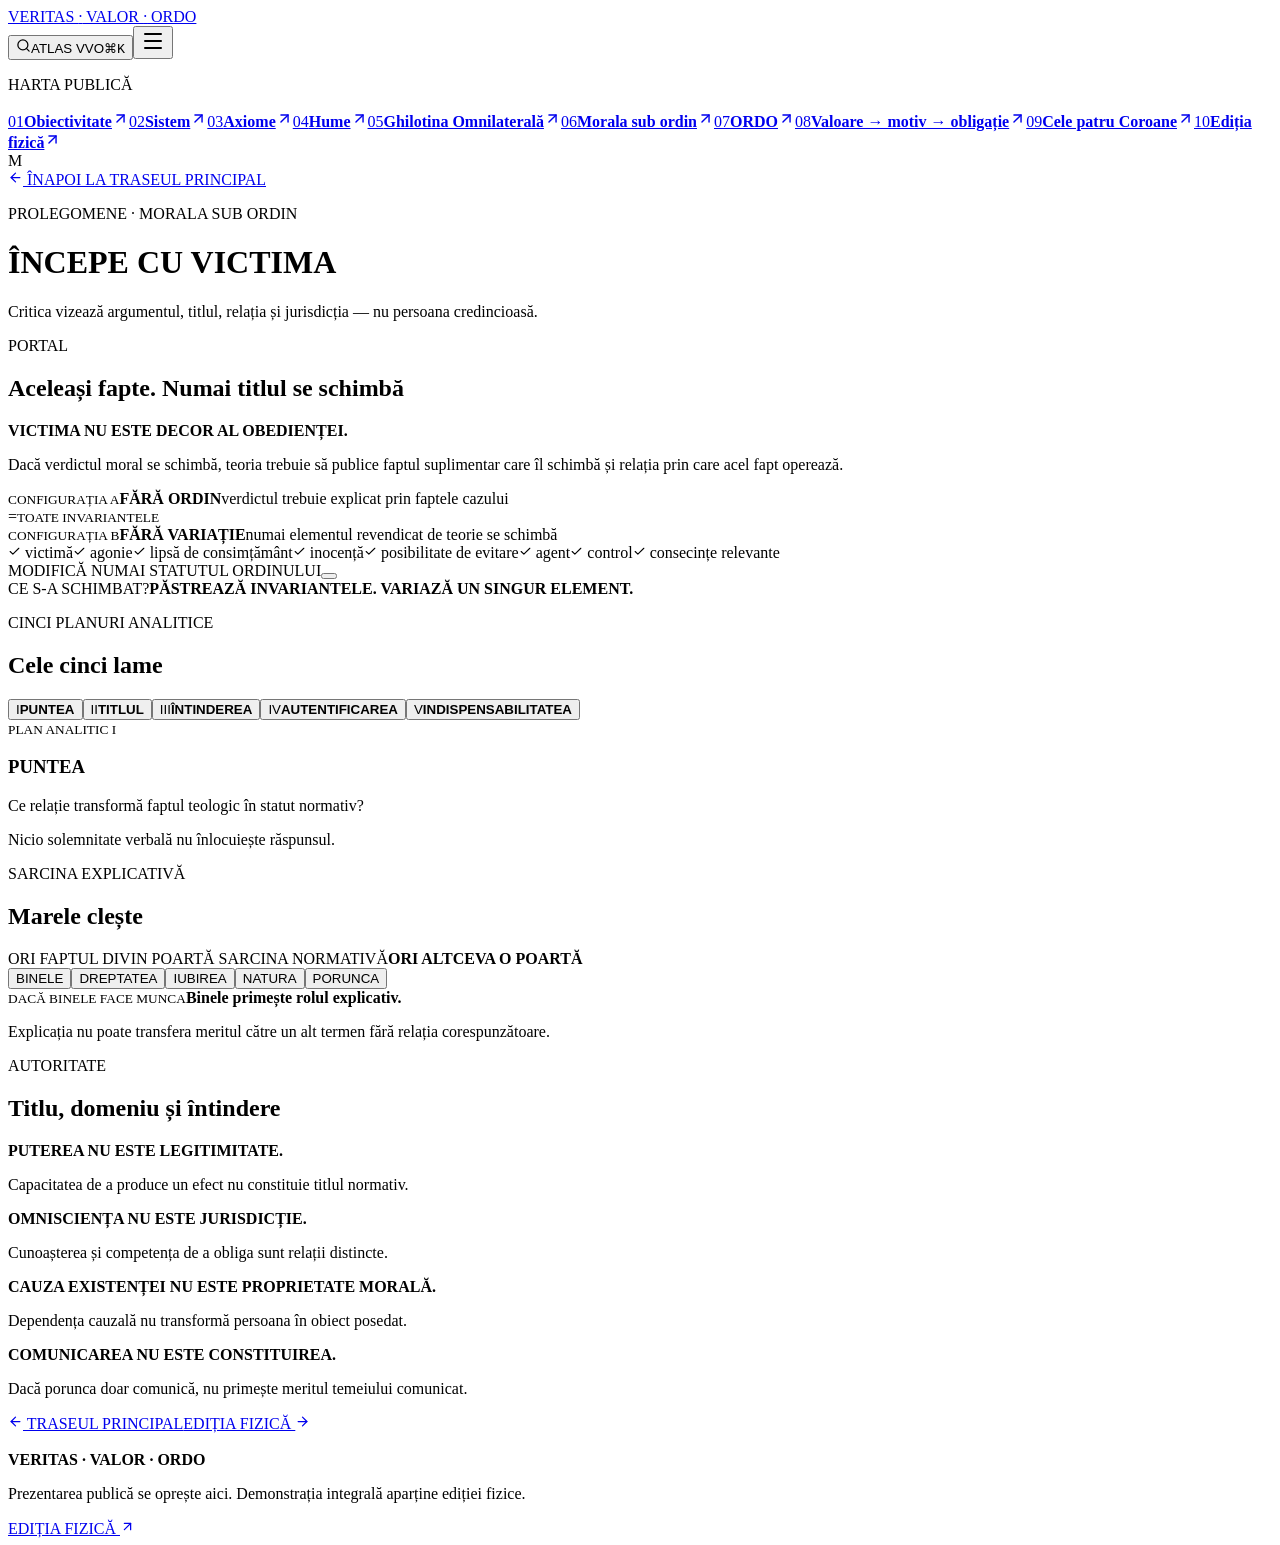
==== commit 743a9319: "Add files via upload" ====
--- a/index.html
+++ b/index.html
@@ -1 +1 @@
-<!DOCTYPE html><html lang="ro"><head><meta charSet="utf-8"/><meta name="viewport" content="width=device-width, initial-scale=1, viewport-fit=cover"/><link rel="preload" as="image" href="/veritas-valor-ordo/assets/vvo-symbol.png"/><link rel="stylesheet" href="/veritas-valor-ordo/_next/static/chunks/0bt_wr73gwu23.css" data-precedence="next"/><link rel="preload" as="script" fetchPriority="low" href="/veritas-valor-ordo/_next/static/chunks/10ho3qy1i1e_e.js"/><script src="/veritas-valor-ordo/_next/static/chunks/0_9uzus7nzqf8.js" async=""></script><script src="/veritas-valor-ordo/_next/static/chunks/07lhk_q6pmm3r.js" async=""></script><script src="/veritas-valor-ordo/_next/static/chunks/turbopack-09i72m972~62..js" async=""></script><script src="/veritas-valor-ordo/_next/static/chunks/0dbhjjzl8qfwv.js" async=""></script><script src="/veritas-valor-ordo/_next/static/chunks/0vcrl8nq585~c.js" async=""></script><script src="/veritas-valor-ordo/_next/static/chunks/06rw38h44jr8s.js" async=""></script><meta name="theme-color" content="#070706"/><meta name="color-scheme" content="dark light"/><title>Ediția fizică · VERITAS · VALOR · ORDO</title><meta name="description" content="VERITAS · VALOR · ORDO, ediția fizică de 1418 pagini."/><meta name="application-name" content="VERITAS · VALOR · ORDO"/><link rel="manifest" href="/veritas-valor-ordo/manifest.webmanifest"/><meta name="category" content="filosofie"/><meta property="og:title" content="VERITAS · VALOR · ORDO"/><meta property="og:description" content="Adevărul este independent de acceptare. Poarta publică a sistemului VERITAS · VALOR · ORDO."/><meta property="og:url" content="https://veritasvalorordo.github.io/veritas-valor-ordo/"/><meta property="og:site_name" content="VERITAS · VALOR · ORDO"/><meta property="og:locale" content="ro_RO"/><meta property="og:image" content="https://veritasvalorordo.github.io/veritas-valor-ordo/veritas-valor-ordo/assets/vvo-social.png"/><meta property="og:image:width" content="1200"/><meta property="og:image:height" content="630"/><meta property="og:image:alt" content="VERITAS · VALOR · ORDO — adevărul este independent de acceptare"/><meta property="og:type" content="website"/><meta name="twitter:card" content="summary_large_image"/><meta name="twitter:title" content="VERITAS · VALOR · ORDO"/><meta name="twitter:description" content="Adevărul este independent de acceptare."/><meta name="twitter:image" content="https://veritasvalorordo.github.io/veritas-valor-ordo/veritas-valor-ordo/assets/vvo-social.png"/><link rel="shortcut icon" href="/veritas-valor-ordo/assets/vvo-favicon.png"/><link rel="icon" href="/veritas-valor-ordo/assets/vvo-favicon.png"/><script src="/veritas-valor-ordo/_next/static/chunks/03~yq9q893hmn.js" noModule=""></script></head><body><div hidden=""><!--$--><!--/$--></div><div class="site-shell"><div class="reading-progress" aria-hidden="true"><span style="transform:scaleX(0)"></span></div><header class="site-header"><a class="brand-link" href="/veritas-valor-ordo/" aria-label="VERITAS · VALOR · ORDO — pagina principală"><span class="vvo-mark vvo-mark--small" aria-hidden="true"><img src="/veritas-valor-ordo/assets/vvo-symbol.png" alt=""/></span><span>VERITAS <i>·</i> VALOR <i>·</i> ORDO</span></a><nav class="header-actions" aria-label="Navigație principală"><button class="text-action atlas-trigger"><svg xmlns="http://www.w3.org/2000/svg" width="15" height="15" viewBox="0 0 24 24" fill="none" stroke="currentColor" stroke-width="2" stroke-linecap="round" stroke-linejoin="round" class="lucide lucide-search" aria-hidden="true"><path d="m21 21-4.34-4.34"></path><circle cx="11" cy="11" r="8"></circle></svg><span>ATLAS VVO</span><kbd>⌘K</kbd></button><button class="icon-action" aria-expanded="false" aria-controls="main-menu" aria-label="Deschide navigația"><svg xmlns="http://www.w3.org/2000/svg" width="24" height="24" viewBox="0 0 24 24" fill="none" stroke="currentColor" stroke-width="2" stroke-linecap="round" stroke-linejoin="round" class="lucide lucide-menu" aria-hidden="true"><path d="M4 5h16"></path><path d="M4 12h16"></path><path d="M4 19h16"></path></svg></button></nav></header><div id="main-menu" class="main-menu"><div class="main-menu__inner"><p class="eyebrow">HARTA PUBLICĂ</p><div class="main-menu__links"><a href="/veritas-valor-ordo/obiectivitate/"><span>01</span><strong>Obiectivitate</strong><svg xmlns="http://www.w3.org/2000/svg" width="17" height="17" viewBox="0 0 24 24" fill="none" stroke="currentColor" stroke-width="2" stroke-linecap="round" stroke-linejoin="round" class="lucide lucide-arrow-up-right" aria-hidden="true"><path d="M7 7h10v10"></path><path d="M7 17 17 7"></path></svg></a><a href="/veritas-valor-ordo/sistem/"><span>02</span><strong>Sistem</strong><svg xmlns="http://www.w3.org/2000/svg" width="17" height="17" viewBox="0 0 24 24" fill="none" stroke="currentColor" stroke-width="2" stroke-linecap="round" stroke-linejoin="round" class="lucide lucide-arrow-up-right" aria-hidden="true"><path d="M7 7h10v10"></path><path d="M7 17 17 7"></path></svg></a><a href="/veritas-valor-ordo/axiome/"><span>03</span><strong>Axiome</strong><svg xmlns="http://www.w3.org/2000/svg" width="17" height="17" viewBox="0 0 24 24" fill="none" stroke="currentColor" stroke-width="2" stroke-linecap="round" stroke-linejoin="round" class="lucide lucide-arrow-up-right" aria-hidden="true"><path d="M7 7h10v10"></path><path d="M7 17 17 7"></path></svg></a><a href="/veritas-valor-ordo/hume/"><span>04</span><strong>Hume</strong><svg xmlns="http://www.w3.org/2000/svg" width="17" height="17" viewBox="0 0 24 24" fill="none" stroke="currentColor" stroke-width="2" stroke-linecap="round" stroke-linejoin="round" class="lucide lucide-arrow-up-right" aria-hidden="true"><path d="M7 7h10v10"></path><path d="M7 17 17 7"></path></svg></a><a href="/veritas-valor-ordo/ghilotina-omnilaterala/"><span>05</span><strong>Ghilotina Omnilaterală</strong><svg xmlns="http://www.w3.org/2000/svg" width="17" height="17" viewBox="0 0 24 24" fill="none" stroke="currentColor" stroke-width="2" stroke-linecap="round" stroke-linejoin="round" class="lucide lucide-arrow-up-right" aria-hidden="true"><path d="M7 7h10v10"></path><path d="M7 17 17 7"></path></svg></a><a href="/veritas-valor-ordo/morala-sub-ordin/"><span>06</span><strong>Morala sub ordin</strong><svg xmlns="http://www.w3.org/2000/svg" width="17" height="17" viewBox="0 0 24 24" fill="none" stroke="currentColor" stroke-width="2" stroke-linecap="round" stroke-linejoin="round" class="lucide lucide-arrow-up-right" aria-hidden="true"><path d="M7 7h10v10"></path><path d="M7 17 17 7"></path></svg></a><a href="/veritas-valor-ordo/ordo/"><span>07</span><strong>ORDO</strong><svg xmlns="http://www.w3.org/2000/svg" width="17" height="17" viewBox="0 0 24 24" fill="none" stroke="currentColor" stroke-width="2" stroke-linecap="round" stroke-linejoin="round" class="lucide lucide-arrow-up-right" aria-hidden="true"><path d="M7 7h10v10"></path><path d="M7 17 17 7"></path></svg></a><a href="/veritas-valor-ordo/valoare-motiv-obligatie/"><span>08</span><strong>Valoare → motiv → obligație</strong><svg xmlns="http://www.w3.org/2000/svg" width="17" height="17" viewBox="0 0 24 24" fill="none" stroke="currentColor" stroke-width="2" stroke-linecap="round" stroke-linejoin="round" class="lucide lucide-arrow-up-right" aria-hidden="true"><path d="M7 7h10v10"></path><path d="M7 17 17 7"></path></svg></a><a href="/veritas-valor-ordo/coroane/"><span>09</span><strong>Cele patru Coroane</strong><svg xmlns="http://www.w3.org/2000/svg" width="17" height="17" viewBox="0 0 24 24" fill="none" stroke="currentColor" stroke-width="2" stroke-linecap="round" stroke-linejoin="round" class="lucide lucide-arrow-up-right" aria-hidden="true"><path d="M7 7h10v10"></path><path d="M7 17 17 7"></path></svg></a><a href="/veritas-valor-ordo/editia-fizica/"><span>10</span><strong>Ediția fizică</strong><svg xmlns="http://www.w3.org/2000/svg" width="17" height="17" viewBox="0 0 24 24" fill="none" stroke="currentColor" stroke-width="2" stroke-linecap="round" stroke-linejoin="round" class="lucide lucide-arrow-up-right" aria-hidden="true"><path d="M7 7h10v10"></path><path d="M7 17 17 7"></path></svg></a></div></div></div><main class="focus-page"><header class="focus-hero"><div class="focus-hero__material" aria-hidden="true"></div><div class="focus-hero__frame" aria-hidden="true"></div><div class="focus-hero__index">E</div><div class="focus-hero__content"><a href="/veritas-valor-ordo/" class="back-link"><svg xmlns="http://www.w3.org/2000/svg" width="15" height="15" viewBox="0 0 24 24" fill="none" stroke="currentColor" stroke-width="2" stroke-linecap="round" stroke-linejoin="round" class="lucide lucide-arrow-left" aria-hidden="true"><path d="m12 19-7-7 7-7"></path><path d="M19 12H5"></path></svg> ÎNAPOI LA TRASEUL PRINCIPAL</a><p class="eyebrow">DEMONSTRAȚIA INTEGRALĂ</p><h1>EDIȚIA FIZICĂ</h1><p>Prezentarea publică se oprește înaintea aparatului integral al lucrării.</p></div></header><section class="focus-section"><div class="reveal  focus-section__heading" style="transition-delay:0ms"><p class="eyebrow">LIMITA PUBLICĂ</p><h2>Cartea rămâne necesară</h2></div><div class="reveal  edition-monolith" style="transition-delay:0ms"><div class="edition-monolith__book"><span></span><strong>VVO</strong></div><div><svg xmlns="http://www.w3.org/2000/svg" width="32" height="32" viewBox="0 0 24 24" fill="none" stroke="currentColor" stroke-width="2" stroke-linecap="round" stroke-linejoin="round" class="lucide lucide-book-open" aria-hidden="true"><path d="M12 5v16"></path><path d="M20.001 19A2 2 0 0022 17V5a2 2 0 00-1.999-2L16 3.002A5 5 0 0012 5a5 5 0 00-4-2H4a2 2 0 00-2 2v12a2 2 0 001.999 2H8a5 5 0 014 2 5 5 0 014-2z"></path></svg><h2>1418 PAGINI</h2><p>Șaisprezece Părți. 152 de unități capitolare. Aparat formal complet. Demonstrație cumulativă.</p></div></div></section><section class="focus-section focus-section--dark"><div class="reveal  focus-section__heading" style="transition-delay:0ms"><p class="eyebrow">ÎN CARTE</p><h2>Aparatul integral</h2></div><div class="reveal  book-domain" style="transition-delay:0ms"><span>demonstrația integrală</span><span>traseele complete</span><span>aparatul formal complet</span><span>capitolele</span><span>bibliografia</span><span>glosarul și indexurile</span><span>registrele și trasabilitatea</span></div></section><section class="focus-section"><div class="reveal  focus-section__heading" style="transition-delay:0ms"><p class="eyebrow">PE SITE</p><h2>Poarta publică</h2></div><div class="reveal  book-domain book-domain--public" style="transition-delay:0ms"><span>teza</span><span>definiția obiectivității</span><span>arhitectura</span><span>axiomele centrale</span><span>Hume</span><span>Ghilotina Omnilaterală</span><span>ORDO și INF-O</span><span>Coroanele</span><span>verdictul</span></div><div class="reveal  formal-scale" style="transition-delay:0ms"><div><strong>737</strong><span>intrări canonice distincte</span></div><div><strong>65</strong><span>primitive explicite</span></div><div><strong>4</strong><span>constructori axiologici</span></div><p>Definiții · leme · teoreme · registre · transporturi · trasabilitate · închidere cumulativă</p></div></section><section class="focus-next"><a href="/veritas-valor-ordo/"><svg xmlns="http://www.w3.org/2000/svg" width="15" height="15" viewBox="0 0 24 24" fill="none" stroke="currentColor" stroke-width="2" stroke-linecap="round" stroke-linejoin="round" class="lucide lucide-arrow-left" aria-hidden="true"><path d="m12 19-7-7 7-7"></path><path d="M19 12H5"></path></svg> TRASEUL PRINCIPAL</a><a href="/veritas-valor-ordo/editia-fizica/">EDIȚIA FIZICĂ <svg xmlns="http://www.w3.org/2000/svg" width="15" height="15" viewBox="0 0 24 24" fill="none" stroke="currentColor" stroke-width="2" stroke-linecap="round" stroke-linejoin="round" class="lucide lucide-arrow-right" aria-hidden="true"><path d="M5 12h14"></path><path d="m12 5 7 7-7 7"></path></svg></a></section></main><footer class="site-footer"><div class="site-footer__mark"><span class="vvo-mark" aria-hidden="true"><img src="/veritas-valor-ordo/assets/vvo-symbol.png" alt=""/></span></div><div><strong>VERITAS · VALOR · ORDO</strong><p>Prezentarea publică se oprește aici. Demonstrația integrală aparține ediției fizice.</p></div><a href="/veritas-valor-ordo/editia-fizica/">EDIȚIA FIZICĂ <svg xmlns="http://www.w3.org/2000/svg" width="15" height="15" viewBox="0 0 24 24" fill="none" stroke="currentColor" stroke-width="2" stroke-linecap="round" stroke-linejoin="round" class="lucide lucide-arrow-up-right" aria-hidden="true"><path d="M7 7h10v10"></path><path d="M7 17 17 7"></path></svg></a></footer></div><!--$--><!--/$--><script src="/veritas-valor-ordo/_next/static/chunks/10ho3qy1i1e_e.js" id="_R_" async=""></script><script>(self.__next_f=self.__next_f||[]).push([0])</script><script>self.__next_f.push([1,"1:\"$Sreact.fragment\"\n2:I[39756,[\"/veritas-valor-ordo/_next/static/chunks/0dbhjjzl8qfwv.js\"],\"default\"]\n3:I[37457,[\"/veritas-valor-ordo/_next/static/chunks/0dbhjjzl8qfwv.js\"],\"default\"]\n4:I[5014,[\"/veritas-valor-ordo/_next/static/chunks/0dbhjjzl8qfwv.js\",\"/veritas-valor-ordo/_next/static/chunks/0vcrl8nq585~c.js\",\"/veritas-valor-ordo/_next/static/chunks/06rw38h44jr8s.js\"],\"default\"]\n5:I[19414,[\"/veritas-valor-ordo/_next/static/chunks/0dbhjjzl8qfwv.js\",\"/veritas-valor-ordo/_next/static/chunks/0vcrl8nq585~c.js\",\"/veritas-valor-ordo/_next/static/chunks/06rw38h44jr8s.js\"],\"VvoShell\"]\n6:I[29993,[\"/veritas-valor-ordo/_next/static/chunks/0dbhjjzl8qfwv.js\",\"/veritas-valor-ordo/_next/static/chunks/0vcrl8nq585~c.js\",\"/veritas-valor-ordo/_next/static/chunks/06rw38h44jr8s.js\"],\"Reveal\"]\n13:I[68027,[\"/veritas-valor-ordo/_next/static/chunks/0dbhjjzl8qfwv.js\"],\"default\",1]\n:HL[\"/veritas-valor-ordo/_next/static/chunks/0bt_wr73gwu23.css\",\"style\"]\n"])</script><script>self.__next_f.push([1,"0:{\"P\":null,\"c\":[\"\",\"editia-fizica\",\"\"],\"q\":\"\",\"i\":false,\"f\":[[[\"\",{\"children\":[\"editia-fizica\",{\"children\":[\"__PAGE__\",{}]}]},\"$undefined\",\"$undefined\",16],[[\"$\",\"$1\",\"c\",{\"children\":[[[\"$\",\"link\",\"0\",{\"rel\":\"stylesheet\",\"href\":\"/veritas-valor-ordo/_next/static/chunks/0bt_wr73gwu23.css\",\"precedence\":\"next\",\"crossOrigin\":\"$undefined\",\"nonce\":\"$undefined\"}],[\"$\",\"script\",\"script-0\",{\"src\":\"/veritas-valor-ordo/_next/static/chunks/0dbhjjzl8qfwv.js\",\"async\":true,\"nonce\":\"$undefined\"}]],[\"$\",\"html\",null,{\"lang\":\"ro\",\"children\":[\"$\",\"body\",null,{\"children\":[\"$\",\"$L2\",null,{\"parallelRouterKey\":\"children\",\"error\":\"$undefined\",\"errorStyles\":\"$undefined\",\"errorScripts\":\"$undefined\",\"template\":[\"$\",\"$L3\",null,{}],\"templateStyles\":\"$undefined\",\"templateScripts\":\"$undefined\",\"notFound\":[[\"$\",\"main\",null,{\"className\":\"not-found\",\"children\":[[\"$\",\"div\",null,{\"className\":\"not-found__frame\"}],[\"$\",\"span\",null,{\"children\":\"404\"}],[\"$\",\"h1\",null,{\"children\":\"TRASEUL NU EXISTĂ.\"}],[\"$\",\"p\",null,{\"children\":\"Atlasul public nu conține această adresă.\"}],[\"$\",\"a\",null,{\"href\":\"/veritas-valor-ordo/\",\"children\":[[\"$\",\"$L4\",null,{\"ref\":\"$undefined\",\"iconNode\":[[\"path\",{\"d\":\"m12 19-7-7 7-7\",\"key\":\"1l729n\"}],[\"path\",{\"d\":\"M19 12H5\",\"key\":\"x3x0zl\"}]],\"className\":\"lucide-arrow-left\",\"size\":15}],\" ÎNAPOI LA SISTEM\"]}]]}],[]],\"forbidden\":\"$undefined\",\"unauthorized\":\"$undefined\"}]}]}]]}],{\"children\":[[\"$\",\"$1\",\"c\",{\"children\":[null,[\"$\",\"$L2\",null,{\"parallelRouterKey\":\"children\",\"error\":\"$undefined\",\"errorStyles\":\"$undefined\",\"errorScripts\":\"$undefined\",\"template\":[\"$\",\"$L3\",null,{}],\"templateStyles\":\"$undefined\",\"templateScripts\":\"$undefined\",\"notFound\":\"$undefined\",\"forbidden\":\"$undefined\",\"unauthorized\":\"$undefined\"}]]}],{\"children\":[[\"$\",\"$1\",\"c\",{\"children\":[[\"$\",\"$L5\",null,{\"children\":[[\"$\",\"main\",null,{\"className\":\"focus-page\",\"children\":[[\"$\",\"header\",null,{\"className\":\"focus-hero\",\"children\":[[\"$\",\"div\",null,{\"className\":\"focus-hero__material\",\"aria-hidden\":\"true\"}],[\"$\",\"div\",null,{\"className\":\"focus-hero__frame\",\"aria-hidden\":\"true\"}],[\"$\",\"div\",null,{\"className\":\"focus-hero__index\",\"children\":\"E\"}],[\"$\",\"div\",null,{\"className\":\"focus-hero__content\",\"children\":[[\"$\",\"a\",null,{\"href\":\"/veritas-valor-ordo/\",\"className\":\"back-link\",\"children\":[[\"$\",\"$L4\",null,{\"ref\":\"$undefined\",\"iconNode\":\"$0:f:0:1:0:props:children:1:props:children:props:children:props:notFound:0:props:children:4:props:children:0:props:iconNode\",\"className\":\"lucide-arrow-left\",\"size\":15}],\" ÎNAPOI LA TRASEUL PRINCIPAL\"]}],[\"$\",\"p\",null,{\"className\":\"eyebrow\",\"children\":\"DEMONSTRAȚIA INTEGRALĂ\"}],[\"$\",\"h1\",null,{\"children\":\"EDIȚIA FIZICĂ\"}],[\"$\",\"p\",null,{\"children\":\"Prezentarea publică se oprește înaintea aparatului integral al lucrării.\"}]]}]]}],[[\"$\",\"section\",null,{\"className\":\"focus-section\",\"children\":[[\"$\",\"$L6\",null,{\"className\":\"focus-section__heading\",\"children\":[[\"$\",\"p\",null,{\"className\":\"eyebrow\",\"children\":\"LIMITA PUBLICĂ\"}],[\"$\",\"h2\",null,{\"children\":\"Cartea rămâne necesară\"}]]}],[\"$\",\"$L6\",null,{\"className\":\"edition-monolith\",\"children\":[[\"$\",\"div\",null,{\"className\":\"edition-monolith__book\",\"children\":[[\"$\",\"span\",null,{}],[\"$\",\"strong\",null,{\"children\":\"VVO\"}]]}],[\"$\",\"div\",null,{\"children\":[[\"$\",\"$L4\",null,{\"ref\":\"$undefined\",\"iconNode\":[[\"path\",{\"d\":\"M12 5v16\",\"key\":\"1f6ucr\"}],[\"path\",{\"d\":\"M20.001 19A2 2 0 0022 17V5a2 2 0 00-1.999-2L16 3.002A5 5 0 0012 5a5 5 0 00-4-2H4a2 2 0 00-2 2v12a2 2 0 001.999 2H8a5 5 0 014 2 5 5 0 014-2z\",\"key\":\"1fyvmf\"}]],\"className\":\"lucide-book-open\",\"size\":32}],[\"$\",\"h2\",null,{\"children\":\"1418 PAGINI\"}],[\"$\",\"p\",null,{\"children\":\"Șaisprezece Părți. 152 de unități capitolare. Aparat formal complet. Demonstrație cumulativă.\"}]]}]]}]]}],[\"$\",\"section\",null,{\"className\":\"focus-section focus-section--dark\",\"children\":[[\"$\",\"$L6\",null,{\"className\":\"focus-section__heading\",\"children\":[[\"$\",\"p\",null,{\"className\":\"eyebrow\",\"children\":\"ÎN CARTE\"}],[\"$\",\"h2\",null,{\"children\":\"Aparatul integral\"}]]}],[\"$\",\"$L6\",null,{\"className\":\"book-domain\",\"children\":[[\"$\",\"span\",\"demonstrația integrală\",{\"children\":\"demonstrația integrală\"}],[\"$\",\"span\",\"traseele complete\",{\"children\":\"traseele complete\"}],[\"$\",\"span\",\"aparatul formal complet\",{\"children\":\"aparatul formal complet\"}],[\"$\",\"span\",\"capitolele\",{\"children\":\"capitolele\"}],[\"$\",\"span\",\"bibliografia\",{\"children\":\"bibliografia\"}],[\"$\",\"span\",\"glosarul și indexurile\",{\"children\":\"glosarul și indexurile\"}],[\"$\",\"span\",\"registrele și trasabilitatea\",{\"children\":\"registrele și trasabilitatea\"}]]}]]}],[\"$\",\"section\",null,{\"className\":\"focus-section\",\"children\":[[\"$\",\"$L6\",null,{\"className\":\"focus-section__heading\",\"children\":[[\"$\",\"p\",null,{\"className\":\"eyebrow\",\"children\":\"PE SITE\"}],[\"$\",\"h2\",null,{\"children\":\"Poarta publică\"}]]}],[[\"$\",\"$L6\",null,{\"className\":\"book-domain book-domain--public\",\"children\":[[\"$\",\"span\",\"teza\",{\"children\":\"teza\"}],[\"$\",\"span\",\"definiția obiectivității\",{\"children\":\"definiția obiectivității\"}],[\"$\",\"span\",\"arhitectura\",{\"children\":\"arhitectura\"}],[\"$\",\"span\",\"axiomele centrale\",{\"children\":\"axiomele centrale\"}],[\"$\",\"span\",\"Hume\",{\"children\":\"Hume\"}],\"$L7\",\"$L8\",\"$L9\",\"$La\"]}],\"$Lb\"]]}]],\"$Lc\"]}],\"$Ld\"]}],[\"$Le\",\"$Lf\"],\"$L10\"]}],{},null,false,null]},null,false,\"$@11\"]},null,false,null],\"$L12\",false]],\"m\":\"$undefined\",\"G\":[\"$13\",[\"$L14\"]],\"S\":true,\"h\":null,\"s\":\"$undefined\",\"l\":\"$undefined\",\"p\":\"$undefined\",\"d\":\"$undefined\",\"b\":\"rnI-f61qRWsJkELUOdVrx\"}\n"])</script><script>self.__next_f.push([1,"15:I[29993,[\"/veritas-valor-ordo/_next/static/chunks/0dbhjjzl8qfwv.js\",\"/veritas-valor-ordo/_next/static/chunks/0vcrl8nq585~c.js\",\"/veritas-valor-ordo/_next/static/chunks/06rw38h44jr8s.js\"],\"FormalScale\"]\n16:I[19414,[\"/veritas-valor-ordo/_next/static/chunks/0dbhjjzl8qfwv.js\",\"/veritas-valor-ordo/_next/static/chunks/0vcrl8nq585~c.js\",\"/veritas-valor-ordo/_next/static/chunks/06rw38h44jr8s.js\"],\"SiteFooter\"]\n17:I[97367,[\"/veritas-valor-ordo/_next/static/chunks/0dbhjjzl8qfwv.js\"],\"OutletBoundary\"]\n18:\"$Sreact.suspense\"\n1b:I[97367,[\"/veritas-valor-ordo/_next/static/chunks/0dbhjjzl8qfwv.js\"],\"ViewportBoundary\"]\n1d:I[97367,[\"/veritas-valor-ordo/_next/static/chunks/0dbhjjzl8qfwv.js\"],\"MetadataBoundary\"]\n7:[\"$\",\"span\",\"Ghilotina Omnilaterală\",{\"children\":\"Ghilotina Omnilaterală\"}]\n8:[\"$\",\"span\",\"ORDO și INF-O\",{\"children\":\"ORDO și INF-O\"}]\n9:[\"$\",\"span\",\"Coroanele\",{\"children\":\"Coroanele\"}]\na:[\"$\",\"span\",\"verdictul\",{\"children\":\"verdictul\"}]\nb:[\"$\",\"$L15\",null,{}]\nc:[\"$\",\"section\",null,{\"className\":\"focus-next\",\"children\":[[\"$\",\"a\",null,{\"href\":\"/veritas-valor-ordo/\",\"children\":[[\"$\",\"$L4\",null,{\"ref\":\"$undefined\",\"iconNode\":\"$0:f:0:1:0:props:children:1:props:children:props:children:props:notFound:0:props:children:4:props:children:0:props:iconNode\",\"className\":\"lucide-arrow-left\",\"size\":15}],\" TRASEUL PRINCIPAL\"]}],[\"$\",\"a\",null,{\"href\":\"/veritas-valor-ordo/editia-fizica/\",\"children\":[\"EDIȚIA FIZICĂ \",[\"$\",\"$L4\",null,{\"ref\":\"$undefined\",\"iconNode\":[[\"path\",{\"d\":\"M5 12h14\",\"key\":\"1ays0h\"}],[\"path\",{\"d\":\"m12 5 7 7-7 7\",\"key\":\"xquz4c\"}]],\"className\":\"lucide-arrow-right\",\"size\":15}]]}]]}]\nd:[\"$\",\"$L16\",null,{}]\ne:[\"$\",\"script\",\"script-0\",{\"src\":\"/veritas-valor-ordo/_next/static/chunks/0vcrl8nq585~c.js\",\"async\":true,\"nonce\":\"$undefined\"}]\nf:[\"$\",\"script\",\"script-1\",{\"src\":\"/veritas-valor-ordo/_next/static/chunks/06rw38h44jr8s.js\",\"async\":true,\"nonce\":\"$undefined\"}]\n10:[\"$\",\"$L17\",null,{\"children\":[\"$\",\"$18\",null,{\"name\":\"Next.MetadataOutlet\",\"children\":\"$@19\"}]}]\n1a:[]\n11:\"$W1a\"\n12:[\"$\",\"$1\",\"h\",{\"children\":[null,[\"$\",\"$L1b\",null,{\"children\":\"$L1c\"}],[\"$\",\"div\",null,{\"hidden\":true,\"children\":[\"$\",\"$L1d\",null,{\"children\":[\"$\",\"$18\",null,{\"name\":\"Next.Metadata\",\"children\":\"$L1e\"}]}]}],null]}]\n14:[\"$\",\"link\",\"0\",{\"rel\":\"stylesheet\",\"href\":\"/veritas-valor-ordo/_next/static/chunks/0bt_wr73gwu23.css\",\"precedence\":\"next\",\"crossOrigin\":\"$undefined\",\"nonce\":\"$undefined\"}]\n"])</script><script>self.__next_f.push([1,"1c:[[\"$\",\"meta\",\"0\",{\"charSet\":\"utf-8\"}],[\"$\",\"meta\",\"1\",{\"name\":\"viewport\",\"content\":\"width=device-width, initial-scale=1, viewport-fit=cover\"}],[\"$\",\"meta\",\"2\",{\"name\":\"theme-color\",\"content\":\"#070706\"}],[\"$\",\"meta\",\"3\",{\"name\":\"color-scheme\",\"content\":\"dark light\"}]]\n"])</script><script>self.__next_f.push([1,"1f:I[27201,[\"/veritas-valor-ordo/_next/static/chunks/0dbhjjzl8qfwv.js\"],\"IconMark\"]\n19:null\n"])</script><script>self.__next_f.push([1,"1e:[[\"$\",\"title\",\"0\",{\"children\":\"Ediția fizică · VERITAS · VALOR · ORDO\"}],[\"$\",\"meta\",\"1\",{\"name\":\"description\",\"content\":\"VERITAS · VALOR · ORDO, ediția fizică de 1418 pagini.\"}],[\"$\",\"meta\",\"2\",{\"name\":\"application-name\",\"content\":\"VERITAS · VALOR · ORDO\"}],[\"$\",\"link\",\"3\",{\"rel\":\"manifest\",\"href\":\"/veritas-valor-ordo/manifest.webmanifest\",\"crossOrigin\":\"$undefined\"}],[\"$\",\"meta\",\"4\",{\"name\":\"category\",\"content\":\"filosofie\"}],[\"$\",\"meta\",\"5\",{\"property\":\"og:title\",\"content\":\"VERITAS · VALOR · ORDO\"}],[\"$\",\"meta\",\"6\",{\"property\":\"og:description\",\"content\":\"Adevărul este independent de acceptare. Poarta publică a sistemului VERITAS · VALOR · ORDO.\"}],[\"$\",\"meta\",\"7\",{\"property\":\"og:url\",\"content\":\"https://veritasvalorordo.github.io/veritas-valor-ordo/\"}],[\"$\",\"meta\",\"8\",{\"property\":\"og:site_name\",\"content\":\"VERITAS · VALOR · ORDO\"}],[\"$\",\"meta\",\"9\",{\"property\":\"og:locale\",\"content\":\"ro_RO\"}],[\"$\",\"meta\",\"10\",{\"property\":\"og:image\",\"content\":\"https://veritasvalorordo.github.io/veritas-valor-ordo/veritas-valor-ordo/assets/vvo-social.png\"}],[\"$\",\"meta\",\"11\",{\"property\":\"og:image:width\",\"content\":\"1200\"}],[\"$\",\"meta\",\"12\",{\"property\":\"og:image:height\",\"content\":\"630\"}],[\"$\",\"meta\",\"13\",{\"property\":\"og:image:alt\",\"content\":\"VERITAS · VALOR · ORDO — adevărul este independent de acceptare\"}],[\"$\",\"meta\",\"14\",{\"property\":\"og:type\",\"content\":\"website\"}],[\"$\",\"meta\",\"15\",{\"name\":\"twitter:card\",\"content\":\"summary_large_image\"}],[\"$\",\"meta\",\"16\",{\"name\":\"twitter:title\",\"content\":\"VERITAS · VALOR · ORDO\"}],[\"$\",\"meta\",\"17\",{\"name\":\"twitter:description\",\"content\":\"Adevărul este independent de acceptare.\"}],[\"$\",\"meta\",\"18\",{\"name\":\"twitter:image\",\"content\":\"https://veritasvalorordo.github.io/veritas-valor-ordo/veritas-valor-ordo/assets/vvo-social.png\"}],[\"$\",\"link\",\"19\",{\"rel\":\"shortcut icon\",\"href\":\"/veritas-valor-ordo/assets/vvo-favicon.png\"}],[\"$\",\"link\",\"20\",{\"rel\":\"icon\",\"href\":\"/veritas-valor-ordo/assets/vvo-favicon.png\"}],[\"$\",\"$L1f\",\"21\",{}]]\n"])</script></body></html>+<!DOCTYPE html><html lang="ro"><head><meta charSet="utf-8"/><meta name="viewport" content="width=device-width, initial-scale=1, viewport-fit=cover"/><link rel="preload" as="image" href="/veritas-valor-ordo/assets/vvo-symbol.png"/><link rel="stylesheet" href="/veritas-valor-ordo/_next/static/chunks/0bt_wr73gwu23.css" data-precedence="next"/><link rel="preload" as="script" fetchPriority="low" href="/veritas-valor-ordo/_next/static/chunks/10ho3qy1i1e_e.js"/><script src="/veritas-valor-ordo/_next/static/chunks/0_9uzus7nzqf8.js" async=""></script><script src="/veritas-valor-ordo/_next/static/chunks/07lhk_q6pmm3r.js" async=""></script><script src="/veritas-valor-ordo/_next/static/chunks/turbopack-09i72m972~62..js" async=""></script><script src="/veritas-valor-ordo/_next/static/chunks/0dbhjjzl8qfwv.js" async=""></script><script src="/veritas-valor-ordo/_next/static/chunks/0vcrl8nq585~c.js" async=""></script><script src="/veritas-valor-ordo/_next/static/chunks/06rw38h44jr8s.js" async=""></script><meta name="theme-color" content="#070706"/><meta name="color-scheme" content="dark light"/><title>Morala sub ordin · VERITAS · VALOR · ORDO</title><meta name="description" content="Prolegomenele publice: titlu, autoritate, jurisdicție și victima ca titular."/><meta name="application-name" content="VERITAS · VALOR · ORDO"/><link rel="manifest" href="/veritas-valor-ordo/manifest.webmanifest"/><meta name="category" content="filosofie"/><meta property="og:title" content="VERITAS · VALOR · ORDO"/><meta property="og:description" content="Adevărul este independent de acceptare. Poarta publică a sistemului VERITAS · VALOR · ORDO."/><meta property="og:url" content="https://veritasvalorordo.github.io/veritas-valor-ordo/"/><meta property="og:site_name" content="VERITAS · VALOR · ORDO"/><meta property="og:locale" content="ro_RO"/><meta property="og:image" content="https://veritasvalorordo.github.io/veritas-valor-ordo/veritas-valor-ordo/assets/vvo-social.png"/><meta property="og:image:width" content="1200"/><meta property="og:image:height" content="630"/><meta property="og:image:alt" content="VERITAS · VALOR · ORDO — adevărul este independent de acceptare"/><meta property="og:type" content="website"/><meta name="twitter:card" content="summary_large_image"/><meta name="twitter:title" content="VERITAS · VALOR · ORDO"/><meta name="twitter:description" content="Adevărul este independent de acceptare."/><meta name="twitter:image" content="https://veritasvalorordo.github.io/veritas-valor-ordo/veritas-valor-ordo/assets/vvo-social.png"/><link rel="shortcut icon" href="/veritas-valor-ordo/assets/vvo-favicon.png"/><link rel="icon" href="/veritas-valor-ordo/assets/vvo-favicon.png"/><script src="/veritas-valor-ordo/_next/static/chunks/03~yq9q893hmn.js" noModule=""></script></head><body><div hidden=""><!--$--><!--/$--></div><div class="site-shell"><div class="reading-progress" aria-hidden="true"><span style="transform:scaleX(0)"></span></div><header class="site-header"><a class="brand-link" href="/veritas-valor-ordo/" aria-label="VERITAS · VALOR · ORDO — pagina principală"><span class="vvo-mark vvo-mark--small" aria-hidden="true"><img src="/veritas-valor-ordo/assets/vvo-symbol.png" alt=""/></span><span>VERITAS <i>·</i> VALOR <i>·</i> ORDO</span></a><nav class="header-actions" aria-label="Navigație principală"><button class="text-action atlas-trigger"><svg xmlns="http://www.w3.org/2000/svg" width="15" height="15" viewBox="0 0 24 24" fill="none" stroke="currentColor" stroke-width="2" stroke-linecap="round" stroke-linejoin="round" class="lucide lucide-search" aria-hidden="true"><path d="m21 21-4.34-4.34"></path><circle cx="11" cy="11" r="8"></circle></svg><span>ATLAS VVO</span><kbd>⌘K</kbd></button><button class="icon-action" aria-expanded="false" aria-controls="main-menu" aria-label="Deschide navigația"><svg xmlns="http://www.w3.org/2000/svg" width="24" height="24" viewBox="0 0 24 24" fill="none" stroke="currentColor" stroke-width="2" stroke-linecap="round" stroke-linejoin="round" class="lucide lucide-menu" aria-hidden="true"><path d="M4 5h16"></path><path d="M4 12h16"></path><path d="M4 19h16"></path></svg></button></nav></header><div id="main-menu" class="main-menu"><div class="main-menu__inner"><p class="eyebrow">HARTA PUBLICĂ</p><div class="main-menu__links"><a href="/veritas-valor-ordo/obiectivitate/"><span>01</span><strong>Obiectivitate</strong><svg xmlns="http://www.w3.org/2000/svg" width="17" height="17" viewBox="0 0 24 24" fill="none" stroke="currentColor" stroke-width="2" stroke-linecap="round" stroke-linejoin="round" class="lucide lucide-arrow-up-right" aria-hidden="true"><path d="M7 7h10v10"></path><path d="M7 17 17 7"></path></svg></a><a href="/veritas-valor-ordo/sistem/"><span>02</span><strong>Sistem</strong><svg xmlns="http://www.w3.org/2000/svg" width="17" height="17" viewBox="0 0 24 24" fill="none" stroke="currentColor" stroke-width="2" stroke-linecap="round" stroke-linejoin="round" class="lucide lucide-arrow-up-right" aria-hidden="true"><path d="M7 7h10v10"></path><path d="M7 17 17 7"></path></svg></a><a href="/veritas-valor-ordo/axiome/"><span>03</span><strong>Axiome</strong><svg xmlns="http://www.w3.org/2000/svg" width="17" height="17" viewBox="0 0 24 24" fill="none" stroke="currentColor" stroke-width="2" stroke-linecap="round" stroke-linejoin="round" class="lucide lucide-arrow-up-right" aria-hidden="true"><path d="M7 7h10v10"></path><path d="M7 17 17 7"></path></svg></a><a href="/veritas-valor-ordo/hume/"><span>04</span><strong>Hume</strong><svg xmlns="http://www.w3.org/2000/svg" width="17" height="17" viewBox="0 0 24 24" fill="none" stroke="currentColor" stroke-width="2" stroke-linecap="round" stroke-linejoin="round" class="lucide lucide-arrow-up-right" aria-hidden="true"><path d="M7 7h10v10"></path><path d="M7 17 17 7"></path></svg></a><a href="/veritas-valor-ordo/ghilotina-omnilaterala/"><span>05</span><strong>Ghilotina Omnilaterală</strong><svg xmlns="http://www.w3.org/2000/svg" width="17" height="17" viewBox="0 0 24 24" fill="none" stroke="currentColor" stroke-width="2" stroke-linecap="round" stroke-linejoin="round" class="lucide lucide-arrow-up-right" aria-hidden="true"><path d="M7 7h10v10"></path><path d="M7 17 17 7"></path></svg></a><a href="/veritas-valor-ordo/morala-sub-ordin/"><span>06</span><strong>Morala sub ordin</strong><svg xmlns="http://www.w3.org/2000/svg" width="17" height="17" viewBox="0 0 24 24" fill="none" stroke="currentColor" stroke-width="2" stroke-linecap="round" stroke-linejoin="round" class="lucide lucide-arrow-up-right" aria-hidden="true"><path d="M7 7h10v10"></path><path d="M7 17 17 7"></path></svg></a><a href="/veritas-valor-ordo/ordo/"><span>07</span><strong>ORDO</strong><svg xmlns="http://www.w3.org/2000/svg" width="17" height="17" viewBox="0 0 24 24" fill="none" stroke="currentColor" stroke-width="2" stroke-linecap="round" stroke-linejoin="round" class="lucide lucide-arrow-up-right" aria-hidden="true"><path d="M7 7h10v10"></path><path d="M7 17 17 7"></path></svg></a><a href="/veritas-valor-ordo/valoare-motiv-obligatie/"><span>08</span><strong>Valoare → motiv → obligație</strong><svg xmlns="http://www.w3.org/2000/svg" width="17" height="17" viewBox="0 0 24 24" fill="none" stroke="currentColor" stroke-width="2" stroke-linecap="round" stroke-linejoin="round" class="lucide lucide-arrow-up-right" aria-hidden="true"><path d="M7 7h10v10"></path><path d="M7 17 17 7"></path></svg></a><a href="/veritas-valor-ordo/coroane/"><span>09</span><strong>Cele patru Coroane</strong><svg xmlns="http://www.w3.org/2000/svg" width="17" height="17" viewBox="0 0 24 24" fill="none" stroke="currentColor" stroke-width="2" stroke-linecap="round" stroke-linejoin="round" class="lucide lucide-arrow-up-right" aria-hidden="true"><path d="M7 7h10v10"></path><path d="M7 17 17 7"></path></svg></a><a href="/veritas-valor-ordo/editia-fizica/"><span>10</span><strong>Ediția fizică</strong><svg xmlns="http://www.w3.org/2000/svg" width="17" height="17" viewBox="0 0 24 24" fill="none" stroke="currentColor" stroke-width="2" stroke-linecap="round" stroke-linejoin="round" class="lucide lucide-arrow-up-right" aria-hidden="true"><path d="M7 7h10v10"></path><path d="M7 17 17 7"></path></svg></a></div></div></div><main class="focus-page"><header class="focus-hero"><div class="focus-hero__material" aria-hidden="true"></div><div class="focus-hero__frame" aria-hidden="true"></div><div class="focus-hero__index">M</div><div class="focus-hero__content"><a href="/veritas-valor-ordo/" class="back-link"><svg xmlns="http://www.w3.org/2000/svg" width="15" height="15" viewBox="0 0 24 24" fill="none" stroke="currentColor" stroke-width="2" stroke-linecap="round" stroke-linejoin="round" class="lucide lucide-arrow-left" aria-hidden="true"><path d="m12 19-7-7 7-7"></path><path d="M19 12H5"></path></svg> ÎNAPOI LA TRASEUL PRINCIPAL</a><p class="eyebrow">PROLEGOMENE · MORALA SUB ORDIN</p><h1>ÎNCEPE CU VICTIMA</h1><p>Critica vizează argumentul, titlul, relația și jurisdicția — nu persoana credincioasă.</p></div></header><section class="focus-section"><div class="reveal  focus-section__heading" style="transition-delay:0ms"><p class="eyebrow">PORTAL</p><h2>Aceleași fapte. Numai titlul se schimbă</h2></div><div class="reveal  victim-page-lead" style="transition-delay:0ms"><strong>VICTIMA NU ESTE DECOR AL OBEDIENȚEI.</strong><p>Dacă verdictul moral se schimbă, teoria trebuie să publice faptul suplimentar care îl schimbă și relația prin care acel fapt operează.</p></div><div class="reveal  victim-lab" style="transition-delay:0ms"><div class="victim-scenes"><div class="victim-scene"><small>CONFIGURAȚIA A</small><strong>FĂRĂ ORDIN</strong><span>verdictul trebuie explicat prin faptele cazului</span></div><div class="victim-equals"><span>=</span><small>TOATE INVARIANTELE</small></div><div class="victim-scene"><small>CONFIGURAȚIA B</small><strong>FĂRĂ VARIAȚIE</strong><span>numai elementul revendicat de teorie se schimbă</span></div></div><div class="invariant-list"><span><svg xmlns="http://www.w3.org/2000/svg" width="13" height="13" viewBox="0 0 24 24" fill="none" stroke="currentColor" stroke-width="2" stroke-linecap="round" stroke-linejoin="round" class="lucide lucide-check" aria-hidden="true"><path d="M20 6 9 17l-5-5"></path></svg> <!-- -->victimă</span><span><svg xmlns="http://www.w3.org/2000/svg" width="13" height="13" viewBox="0 0 24 24" fill="none" stroke="currentColor" stroke-width="2" stroke-linecap="round" stroke-linejoin="round" class="lucide lucide-check" aria-hidden="true"><path d="M20 6 9 17l-5-5"></path></svg> <!-- -->agonie</span><span><svg xmlns="http://www.w3.org/2000/svg" width="13" height="13" viewBox="0 0 24 24" fill="none" stroke="currentColor" stroke-width="2" stroke-linecap="round" stroke-linejoin="round" class="lucide lucide-check" aria-hidden="true"><path d="M20 6 9 17l-5-5"></path></svg> <!-- -->lipsă de consimțământ</span><span><svg xmlns="http://www.w3.org/2000/svg" width="13" height="13" viewBox="0 0 24 24" fill="none" stroke="currentColor" stroke-width="2" stroke-linecap="round" stroke-linejoin="round" class="lucide lucide-check" aria-hidden="true"><path d="M20 6 9 17l-5-5"></path></svg> <!-- -->inocență</span><span><svg xmlns="http://www.w3.org/2000/svg" width="13" height="13" viewBox="0 0 24 24" fill="none" stroke="currentColor" stroke-width="2" stroke-linecap="round" stroke-linejoin="round" class="lucide lucide-check" aria-hidden="true"><path d="M20 6 9 17l-5-5"></path></svg> <!-- -->posibilitate de evitare</span><span><svg xmlns="http://www.w3.org/2000/svg" width="13" height="13" viewBox="0 0 24 24" fill="none" stroke="currentColor" stroke-width="2" stroke-linecap="round" stroke-linejoin="round" class="lucide lucide-check" aria-hidden="true"><path d="M20 6 9 17l-5-5"></path></svg> <!-- -->agent</span><span><svg xmlns="http://www.w3.org/2000/svg" width="13" height="13" viewBox="0 0 24 24" fill="none" stroke="currentColor" stroke-width="2" stroke-linecap="round" stroke-linejoin="round" class="lucide lucide-check" aria-hidden="true"><path d="M20 6 9 17l-5-5"></path></svg> <!-- -->control</span><span><svg xmlns="http://www.w3.org/2000/svg" width="13" height="13" viewBox="0 0 24 24" fill="none" stroke="currentColor" stroke-width="2" stroke-linecap="round" stroke-linejoin="round" class="lucide lucide-check" aria-hidden="true"><path d="M20 6 9 17l-5-5"></path></svg> <!-- -->consecințe relevante</span></div><label class="switch-row victim-switch"><span>MODIFICĂ NUMAI STATUTUL ORDINULUI</span><button type="button" role="switch" aria-checked="false" data-state="unchecked" value="on" data-slot="switch" data-size="default" class="peer group/switch inline-flex shrink-0 items-center rounded-full border border-transparent shadow-xs transition-all outline-none focus-visible:border-ring focus-visible:ring-[3px] focus-visible:ring-ring/50 disabled:cursor-not-allowed disabled:opacity-50 data-[size=default]:h-[1.15rem] data-[size=default]:w-8 data-[size=sm]:h-3.5 data-[size=sm]:w-6 data-[state=checked]:bg-primary data-[state=unchecked]:bg-input dark:data-[state=unchecked]:bg-input/80" aria-label="Modifică numai statutul ordinului"><span data-state="unchecked" data-slot="switch-thumb" class="pointer-events-none block rounded-full bg-background ring-0 transition-transform group-data-[size=default]/switch:size-4 group-data-[size=sm]/switch:size-3 data-[state=checked]:translate-x-[calc(100%-2px)] data-[state=unchecked]:translate-x-0 dark:data-[state=checked]:bg-primary-foreground dark:data-[state=unchecked]:bg-foreground"></span></button><input type="checkbox" aria-hidden="true" tabindex="-1" style="position:absolute;pointer-events:none;opacity:0;margin:0;transform:translateX(-100%)" value="on"/></label><div class="lab-verdict"><span>CE S-A SCHIMBAT?</span><strong>PĂSTREAZĂ INVARIANTELE. VARIAZĂ UN SINGUR ELEMENT.</strong></div></div></section><section class="focus-section focus-section--dark"><div class="reveal  focus-section__heading" style="transition-delay:0ms"><p class="eyebrow">CINCI PLANURI ANALITICE</p><h2>Cele cinci lame</h2></div><div class="reveal  blades-lab" style="transition-delay:0ms"><div class="blades-track" role="tablist" aria-label="Cele cinci planuri analitice"><button class="active" role="tab" aria-selected="true"><span>I</span><strong>PUNTEA</strong></button><button class="" role="tab" aria-selected="false"><span>II</span><strong>TITLUL</strong></button><button class="" role="tab" aria-selected="false"><span>III</span><strong>ÎNTINDEREA</strong></button><button class="" role="tab" aria-selected="false"><span>IV</span><strong>AUTENTIFICAREA</strong></button><button class="" role="tab" aria-selected="false"><span>V</span><strong>INDISPENSABILITATEA</strong></button></div><div class="blade-detail"><small>PLAN ANALITIC <!-- -->I</small><h3>PUNTEA</h3><p>Ce relație transformă faptul teologic în statut normativ?</p><span>Nicio solemnitate verbală nu înlocuiește răspunsul.</span></div></div></section><section class="focus-section"><div class="reveal  focus-section__heading" style="transition-delay:0ms"><p class="eyebrow">SARCINA EXPLICATIVĂ</p><h2>Marele clește</h2></div><div class="reveal  pincer-lab" style="transition-delay:0ms"><div class="pincer-claim"><span>ORI FAPTUL DIVIN POARTĂ SARCINA NORMATIVĂ</span><strong>ORI ALTCEVA O POARTĂ</strong></div><div class="pincer-body"><div class="pincer-options"><button class="active">BINELE</button><button class="">DREPTATEA</button><button class="">IUBIREA</button><button class="">NATURA</button><button class="">PORUNCA</button></div><div class="pincer-result"><small>DACĂ <!-- -->BINELE<!-- --> FACE MUNCA</small><strong>Binele primește rolul explicativ.</strong><p>Explicația nu poate transfera meritul către un alt termen fără relația corespunzătoare.</p></div></div></div></section><section class="focus-section focus-section--dark"><div class="reveal  focus-section__heading" style="transition-delay:0ms"><p class="eyebrow">AUTORITATE</p><h2>Titlu, domeniu și întindere</h2></div><div class="reveal  prolegomena-ledger" style="transition-delay:0ms"><div><strong>PUTEREA NU ESTE LEGITIMITATE.</strong><p>Capacitatea de a produce un efect nu constituie titlul normativ.</p></div><div><strong>OMNISCIENȚA NU ESTE JURISDICȚIE.</strong><p>Cunoașterea și competența de a obliga sunt relații distincte.</p></div><div><strong>CAUZA EXISTENȚEI NU ESTE PROPRIETATE MORALĂ.</strong><p>Dependența cauzală nu transformă persoana în obiect posedat.</p></div><div><strong>COMUNICAREA NU ESTE CONSTITUIREA.</strong><p>Dacă porunca doar comunică, nu primește meritul temeiului comunicat.</p></div></div></section><section class="focus-next"><a href="/veritas-valor-ordo/"><svg xmlns="http://www.w3.org/2000/svg" width="15" height="15" viewBox="0 0 24 24" fill="none" stroke="currentColor" stroke-width="2" stroke-linecap="round" stroke-linejoin="round" class="lucide lucide-arrow-left" aria-hidden="true"><path d="m12 19-7-7 7-7"></path><path d="M19 12H5"></path></svg> TRASEUL PRINCIPAL</a><a href="/veritas-valor-ordo/editia-fizica/">EDIȚIA FIZICĂ <svg xmlns="http://www.w3.org/2000/svg" width="15" height="15" viewBox="0 0 24 24" fill="none" stroke="currentColor" stroke-width="2" stroke-linecap="round" stroke-linejoin="round" class="lucide lucide-arrow-right" aria-hidden="true"><path d="M5 12h14"></path><path d="m12 5 7 7-7 7"></path></svg></a></section></main><footer class="site-footer"><div class="site-footer__mark"><span class="vvo-mark" aria-hidden="true"><img src="/veritas-valor-ordo/assets/vvo-symbol.png" alt=""/></span></div><div><strong>VERITAS · VALOR · ORDO</strong><p>Prezentarea publică se oprește aici. Demonstrația integrală aparține ediției fizice.</p></div><a href="/veritas-valor-ordo/editia-fizica/">EDIȚIA FIZICĂ <svg xmlns="http://www.w3.org/2000/svg" width="15" height="15" viewBox="0 0 24 24" fill="none" stroke="currentColor" stroke-width="2" stroke-linecap="round" stroke-linejoin="round" class="lucide lucide-arrow-up-right" aria-hidden="true"><path d="M7 7h10v10"></path><path d="M7 17 17 7"></path></svg></a></footer></div><!--$--><!--/$--><script src="/veritas-valor-ordo/_next/static/chunks/10ho3qy1i1e_e.js" id="_R_" async=""></script><script>(self.__next_f=self.__next_f||[]).push([0])</script><script>self.__next_f.push([1,"1:\"$Sreact.fragment\"\n2:I[39756,[\"/veritas-valor-ordo/_next/static/chunks/0dbhjjzl8qfwv.js\"],\"default\"]\n3:I[37457,[\"/veritas-valor-ordo/_next/static/chunks/0dbhjjzl8qfwv.js\"],\"default\"]\n4:I[5014,[\"/veritas-valor-ordo/_next/static/chunks/0dbhjjzl8qfwv.js\",\"/veritas-valor-ordo/_next/static/chunks/0vcrl8nq585~c.js\",\"/veritas-valor-ordo/_next/static/chunks/06rw38h44jr8s.js\"],\"default\"]\n5:I[19414,[\"/veritas-valor-ordo/_next/static/chunks/0dbhjjzl8qfwv.js\",\"/veritas-valor-ordo/_next/static/chunks/0vcrl8nq585~c.js\",\"/veritas-valor-ordo/_next/static/chunks/06rw38h44jr8s.js\"],\"VvoShell\"]\n6:I[29993,[\"/veritas-valor-ordo/_next/static/chunks/0dbhjjzl8qfwv.js\",\"/veritas-valor-ordo/_next/static/chunks/0vcrl8nq585~c.js\",\"/veritas-valor-ordo/_next/static/chunks/06rw38h44jr8s.js\"],\"Reveal\"]\n7:I[29993,[\"/veritas-valor-ordo/_next/static/chunks/0dbhjjzl8qfwv.js\",\"/veritas-valor-ordo/_next/static/chunks/0vcrl8nq585~c.js\",\"/veritas-valor-ordo/_next/static/chunks/06rw38h44jr8s.js\"],\"VictimInvariant\"]\n8:I[29993,[\"/veritas-valor-ordo/_next/static/chunks/0dbhjjzl8qfwv.js\",\"/veritas-valor-ordo/_next/static/chunks/0vcrl8nq585~c.js\",\"/veritas-valor-ordo/_next/static/chunks/06rw38h44jr8s.js\"],\"BladesLab\"]\n9:I[29993,[\"/veritas-valor-ordo/_next/static/chunks/0dbhjjzl8qfwv.js\",\"/veritas-valor-ordo/_next/static/chunks/0vcrl8nq585~c.js\",\"/veritas-valor-ordo/_next/static/chunks/06rw38h44jr8s.js\"],\"PincerLab\"]\n12:I[68027,[\"/veritas-valor-ordo/_next/static/chunks/0dbhjjzl8qfwv.js\"],\"default\",1]\n:HL[\"/veritas-valor-ordo/_next/static/chunks/0bt_wr73gwu23.css\",\"style\"]\n"])</script><script>self.__next_f.push([1,"0:{\"P\":null,\"c\":[\"\",\"morala-sub-ordin\",\"\"],\"q\":\"\",\"i\":false,\"f\":[[[\"\",{\"children\":[\"morala-sub-ordin\",{\"children\":[\"__PAGE__\",{}]}]},\"$undefined\",\"$undefined\",16],[[\"$\",\"$1\",\"c\",{\"children\":[[[\"$\",\"link\",\"0\",{\"rel\":\"stylesheet\",\"href\":\"/veritas-valor-ordo/_next/static/chunks/0bt_wr73gwu23.css\",\"precedence\":\"next\",\"crossOrigin\":\"$undefined\",\"nonce\":\"$undefined\"}],[\"$\",\"script\",\"script-0\",{\"src\":\"/veritas-valor-ordo/_next/static/chunks/0dbhjjzl8qfwv.js\",\"async\":true,\"nonce\":\"$undefined\"}]],[\"$\",\"html\",null,{\"lang\":\"ro\",\"children\":[\"$\",\"body\",null,{\"children\":[\"$\",\"$L2\",null,{\"parallelRouterKey\":\"children\",\"error\":\"$undefined\",\"errorStyles\":\"$undefined\",\"errorScripts\":\"$undefined\",\"template\":[\"$\",\"$L3\",null,{}],\"templateStyles\":\"$undefined\",\"templateScripts\":\"$undefined\",\"notFound\":[[\"$\",\"main\",null,{\"className\":\"not-found\",\"children\":[[\"$\",\"div\",null,{\"className\":\"not-found__frame\"}],[\"$\",\"span\",null,{\"children\":\"404\"}],[\"$\",\"h1\",null,{\"children\":\"TRASEUL NU EXISTĂ.\"}],[\"$\",\"p\",null,{\"children\":\"Atlasul public nu conține această adresă.\"}],[\"$\",\"a\",null,{\"href\":\"/veritas-valor-ordo/\",\"children\":[[\"$\",\"$L4\",null,{\"ref\":\"$undefined\",\"iconNode\":[[\"path\",{\"d\":\"m12 19-7-7 7-7\",\"key\":\"1l729n\"}],[\"path\",{\"d\":\"M19 12H5\",\"key\":\"x3x0zl\"}]],\"className\":\"lucide-arrow-left\",\"size\":15}],\" ÎNAPOI LA SISTEM\"]}]]}],[]],\"forbidden\":\"$undefined\",\"unauthorized\":\"$undefined\"}]}]}]]}],{\"children\":[[\"$\",\"$1\",\"c\",{\"children\":[null,[\"$\",\"$L2\",null,{\"parallelRouterKey\":\"children\",\"error\":\"$undefined\",\"errorStyles\":\"$undefined\",\"errorScripts\":\"$undefined\",\"template\":[\"$\",\"$L3\",null,{}],\"templateStyles\":\"$undefined\",\"templateScripts\":\"$undefined\",\"notFound\":\"$undefined\",\"forbidden\":\"$undefined\",\"unauthorized\":\"$undefined\"}]]}],{\"children\":[[\"$\",\"$1\",\"c\",{\"children\":[[\"$\",\"$L5\",null,{\"children\":[[\"$\",\"main\",null,{\"className\":\"focus-page\",\"children\":[[\"$\",\"header\",null,{\"className\":\"focus-hero\",\"children\":[[\"$\",\"div\",null,{\"className\":\"focus-hero__material\",\"aria-hidden\":\"true\"}],[\"$\",\"div\",null,{\"className\":\"focus-hero__frame\",\"aria-hidden\":\"true\"}],[\"$\",\"div\",null,{\"className\":\"focus-hero__index\",\"children\":\"M\"}],[\"$\",\"div\",null,{\"className\":\"focus-hero__content\",\"children\":[[\"$\",\"a\",null,{\"href\":\"/veritas-valor-ordo/\",\"className\":\"back-link\",\"children\":[[\"$\",\"$L4\",null,{\"ref\":\"$undefined\",\"iconNode\":\"$0:f:0:1:0:props:children:1:props:children:props:children:props:notFound:0:props:children:4:props:children:0:props:iconNode\",\"className\":\"lucide-arrow-left\",\"size\":15}],\" ÎNAPOI LA TRASEUL PRINCIPAL\"]}],[\"$\",\"p\",null,{\"className\":\"eyebrow\",\"children\":\"PROLEGOMENE · MORALA SUB ORDIN\"}],[\"$\",\"h1\",null,{\"children\":\"ÎNCEPE CU VICTIMA\"}],[\"$\",\"p\",null,{\"children\":\"Critica vizează argumentul, titlul, relația și jurisdicția — nu persoana credincioasă.\"}]]}]]}],[[\"$\",\"section\",null,{\"className\":\"focus-section\",\"children\":[[\"$\",\"$L6\",null,{\"className\":\"focus-section__heading\",\"children\":[[\"$\",\"p\",null,{\"className\":\"eyebrow\",\"children\":\"PORTAL\"}],[\"$\",\"h2\",null,{\"children\":\"Aceleași fapte. Numai titlul se schimbă\"}]]}],[[\"$\",\"$L6\",null,{\"className\":\"victim-page-lead\",\"children\":[[\"$\",\"strong\",null,{\"children\":\"VICTIMA NU ESTE DECOR AL OBEDIENȚEI.\"}],[\"$\",\"p\",null,{\"children\":\"Dacă verdictul moral se schimbă, teoria trebuie să publice faptul suplimentar care îl schimbă și relația prin care acel fapt operează.\"}]]}],[\"$\",\"$L7\",null,{}]]]}],[\"$\",\"section\",null,{\"className\":\"focus-section focus-section--dark\",\"children\":[[\"$\",\"$L6\",null,{\"className\":\"focus-section__heading\",\"children\":[[\"$\",\"p\",null,{\"className\":\"eyebrow\",\"children\":\"CINCI PLANURI ANALITICE\"}],[\"$\",\"h2\",null,{\"children\":\"Cele cinci lame\"}]]}],[\"$\",\"$L8\",null,{}]]}],[\"$\",\"section\",null,{\"className\":\"focus-section\",\"children\":[[\"$\",\"$L6\",null,{\"className\":\"focus-section__heading\",\"children\":[[\"$\",\"p\",null,{\"className\":\"eyebrow\",\"children\":\"SARCINA EXPLICATIVĂ\"}],[\"$\",\"h2\",null,{\"children\":\"Marele clește\"}]]}],[\"$\",\"$L9\",null,{}]]}],[\"$\",\"section\",null,{\"className\":\"focus-section focus-section--dark\",\"children\":[[\"$\",\"$L6\",null,{\"className\":\"focus-section__heading\",\"children\":[[\"$\",\"p\",null,{\"className\":\"eyebrow\",\"children\":\"AUTORITATE\"}],[\"$\",\"h2\",null,{\"children\":\"Titlu, domeniu și întindere\"}]]}],[\"$\",\"$L6\",null,{\"className\":\"prolegomena-ledger\",\"children\":[[\"$\",\"div\",null,{\"children\":[[\"$\",\"strong\",null,{\"children\":\"PUTEREA NU ESTE LEGITIMITATE.\"}],[\"$\",\"p\",null,{\"children\":\"Capacitatea de a produce un efect nu constituie titlul normativ.\"}]]}],[\"$\",\"div\",null,{\"children\":[[\"$\",\"strong\",null,{\"children\":\"OMNISCIENȚA NU ESTE JURISDICȚIE.\"}],[\"$\",\"p\",null,{\"children\":\"Cunoașterea și competența de a obliga sunt relații distincte.\"}]]}],[\"$\",\"div\",null,{\"children\":[[\"$\",\"strong\",null,{\"children\":\"CAUZA EXISTENȚEI NU ESTE PROPRIETATE MORALĂ.\"}],[\"$\",\"p\",null,{\"children\":\"Dependența cauzală nu transformă persoana în obiect posedat.\"}]]}],[\"$\",\"div\",null,{\"children\":[[\"$\",\"strong\",null,{\"children\":\"COMUNICAREA NU ESTE CONSTITUIREA.\"}],[\"$\",\"p\",null,{\"children\":\"Dacă porunca doar comunică, nu primește meritul temeiului comunicat.\"}]]}]]}]]}]],[\"$\",\"section\",null,{\"className\":\"focus-next\",\"children\":[\"$La\",\"$Lb\"]}]]}],\"$Lc\"]}],[\"$Ld\",\"$Le\"],\"$Lf\"]}],{},null,false,null]},null,false,\"$@10\"]},null,false,null],\"$L11\",false]],\"m\":\"$undefined\",\"G\":[\"$12\",[\"$L13\"]],\"S\":true,\"h\":null,\"s\":\"$undefined\",\"l\":\"$undefined\",\"p\":\"$undefined\",\"d\":\"$undefined\",\"b\":\"rnI-f61qRWsJkELUOdVrx\"}\n"])</script><script>self.__next_f.push([1,"14:I[19414,[\"/veritas-valor-ordo/_next/static/chunks/0dbhjjzl8qfwv.js\",\"/veritas-valor-ordo/_next/static/chunks/0vcrl8nq585~c.js\",\"/veritas-valor-ordo/_next/static/chunks/06rw38h44jr8s.js\"],\"SiteFooter\"]\n15:I[97367,[\"/veritas-valor-ordo/_next/static/chunks/0dbhjjzl8qfwv.js\"],\"OutletBoundary\"]\n16:\"$Sreact.suspense\"\n19:I[97367,[\"/veritas-valor-ordo/_next/static/chunks/0dbhjjzl8qfwv.js\"],\"ViewportBoundary\"]\n1b:I[97367,[\"/veritas-valor-ordo/_next/static/chunks/0dbhjjzl8qfwv.js\"],\"MetadataBoundary\"]\na:[\"$\",\"a\",null,{\"href\":\"/veritas-valor-ordo/\",\"children\":[[\"$\",\"$L4\",null,{\"ref\":\"$undefined\",\"iconNode\":\"$0:f:0:1:0:props:children:1:props:children:props:children:props:notFound:0:props:children:4:props:children:0:props:iconNode\",\"className\":\"lucide-arrow-left\",\"size\":15}],\" TRASEUL PRINCIPAL\"]}]\nb:[\"$\",\"a\",null,{\"href\":\"/veritas-valor-ordo/editia-fizica/\",\"children\":[\"EDIȚIA FIZICĂ \",[\"$\",\"$L4\",null,{\"ref\":\"$undefined\",\"iconNode\":[[\"path\",{\"d\":\"M5 12h14\",\"key\":\"1ays0h\"}],[\"path\",{\"d\":\"m12 5 7 7-7 7\",\"key\":\"xquz4c\"}]],\"className\":\"lucide-arrow-right\",\"size\":15}]]}]\nc:[\"$\",\"$L14\",null,{}]\nd:[\"$\",\"script\",\"script-0\",{\"src\":\"/veritas-valor-ordo/_next/static/chunks/0vcrl8nq585~c.js\",\"async\":true,\"nonce\":\"$undefined\"}]\ne:[\"$\",\"script\",\"script-1\",{\"src\":\"/veritas-valor-ordo/_next/static/chunks/06rw38h44jr8s.js\",\"async\":true,\"nonce\":\"$undefined\"}]\nf:[\"$\",\"$L15\",null,{\"children\":[\"$\",\"$16\",null,{\"name\":\"Next.MetadataOutlet\",\"children\":\"$@17\"}]}]\n18:[]\n10:\"$W18\"\n11:[\"$\",\"$1\",\"h\",{\"children\":[null,[\"$\",\"$L19\",null,{\"children\":\"$L1a\"}],[\"$\",\"div\",null,{\"hidden\":true,\"children\":[\"$\",\"$L1b\",null,{\"children\":[\"$\",\"$16\",null,{\"name\":\"Next.Metadata\",\"children\":\"$L1c\"}]}]}],null]}]\n13:[\"$\",\"link\",\"0\",{\"rel\":\"stylesheet\",\"href\":\"/veritas-valor-ordo/_next/static/chunks/0bt_wr73gwu23.css\",\"precedence\":\"next\",\"crossOrigin\":\"$undefined\",\"nonce\":\"$undefined\"}]\n"])</script><script>self.__next_f.push([1,"1a:[[\"$\",\"meta\",\"0\",{\"charSet\":\"utf-8\"}],[\"$\",\"meta\",\"1\",{\"name\":\"viewport\",\"content\":\"width=device-width, initial-scale=1, viewport-fit=cover\"}],[\"$\",\"meta\",\"2\",{\"name\":\"theme-color\",\"content\":\"#070706\"}],[\"$\",\"meta\",\"3\",{\"name\":\"color-scheme\",\"content\":\"dark light\"}]]\n"])</script><script>self.__next_f.push([1,"1d:I[27201,[\"/veritas-valor-ordo/_next/static/chunks/0dbhjjzl8qfwv.js\"],\"IconMark\"]\n17:null\n"])</script><script>self.__next_f.push([1,"1c:[[\"$\",\"title\",\"0\",{\"children\":\"Morala sub ordin · VERITAS · VALOR · ORDO\"}],[\"$\",\"meta\",\"1\",{\"name\":\"description\",\"content\":\"Prolegomenele publice: titlu, autoritate, jurisdicție și victima ca titular.\"}],[\"$\",\"meta\",\"2\",{\"name\":\"application-name\",\"content\":\"VERITAS · VALOR · ORDO\"}],[\"$\",\"link\",\"3\",{\"rel\":\"manifest\",\"href\":\"/veritas-valor-ordo/manifest.webmanifest\",\"crossOrigin\":\"$undefined\"}],[\"$\",\"meta\",\"4\",{\"name\":\"category\",\"content\":\"filosofie\"}],[\"$\",\"meta\",\"5\",{\"property\":\"og:title\",\"content\":\"VERITAS · VALOR · ORDO\"}],[\"$\",\"meta\",\"6\",{\"property\":\"og:description\",\"content\":\"Adevărul este independent de acceptare. Poarta publică a sistemului VERITAS · VALOR · ORDO.\"}],[\"$\",\"meta\",\"7\",{\"property\":\"og:url\",\"content\":\"https://veritasvalorordo.github.io/veritas-valor-ordo/\"}],[\"$\",\"meta\",\"8\",{\"property\":\"og:site_name\",\"content\":\"VERITAS · VALOR · ORDO\"}],[\"$\",\"meta\",\"9\",{\"property\":\"og:locale\",\"content\":\"ro_RO\"}],[\"$\",\"meta\",\"10\",{\"property\":\"og:image\",\"content\":\"https://veritasvalorordo.github.io/veritas-valor-ordo/veritas-valor-ordo/assets/vvo-social.png\"}],[\"$\",\"meta\",\"11\",{\"property\":\"og:image:width\",\"content\":\"1200\"}],[\"$\",\"meta\",\"12\",{\"property\":\"og:image:height\",\"content\":\"630\"}],[\"$\",\"meta\",\"13\",{\"property\":\"og:image:alt\",\"content\":\"VERITAS · VALOR · ORDO — adevărul este independent de acceptare\"}],[\"$\",\"meta\",\"14\",{\"property\":\"og:type\",\"content\":\"website\"}],[\"$\",\"meta\",\"15\",{\"name\":\"twitter:card\",\"content\":\"summary_large_image\"}],[\"$\",\"meta\",\"16\",{\"name\":\"twitter:title\",\"content\":\"VERITAS · VALOR · ORDO\"}],[\"$\",\"meta\",\"17\",{\"name\":\"twitter:description\",\"content\":\"Adevărul este independent de acceptare.\"}],[\"$\",\"meta\",\"18\",{\"name\":\"twitter:image\",\"content\":\"https://veritasvalorordo.github.io/veritas-valor-ordo/veritas-valor-ordo/assets/vvo-social.png\"}],[\"$\",\"link\",\"19\",{\"rel\":\"shortcut icon\",\"href\":\"/veritas-valor-ordo/assets/vvo-favicon.png\"}],[\"$\",\"link\",\"20\",{\"rel\":\"icon\",\"href\":\"/veritas-valor-ordo/assets/vvo-favicon.png\"}],[\"$\",\"$L1d\",\"21\",{}]]\n"])</script></body></html>
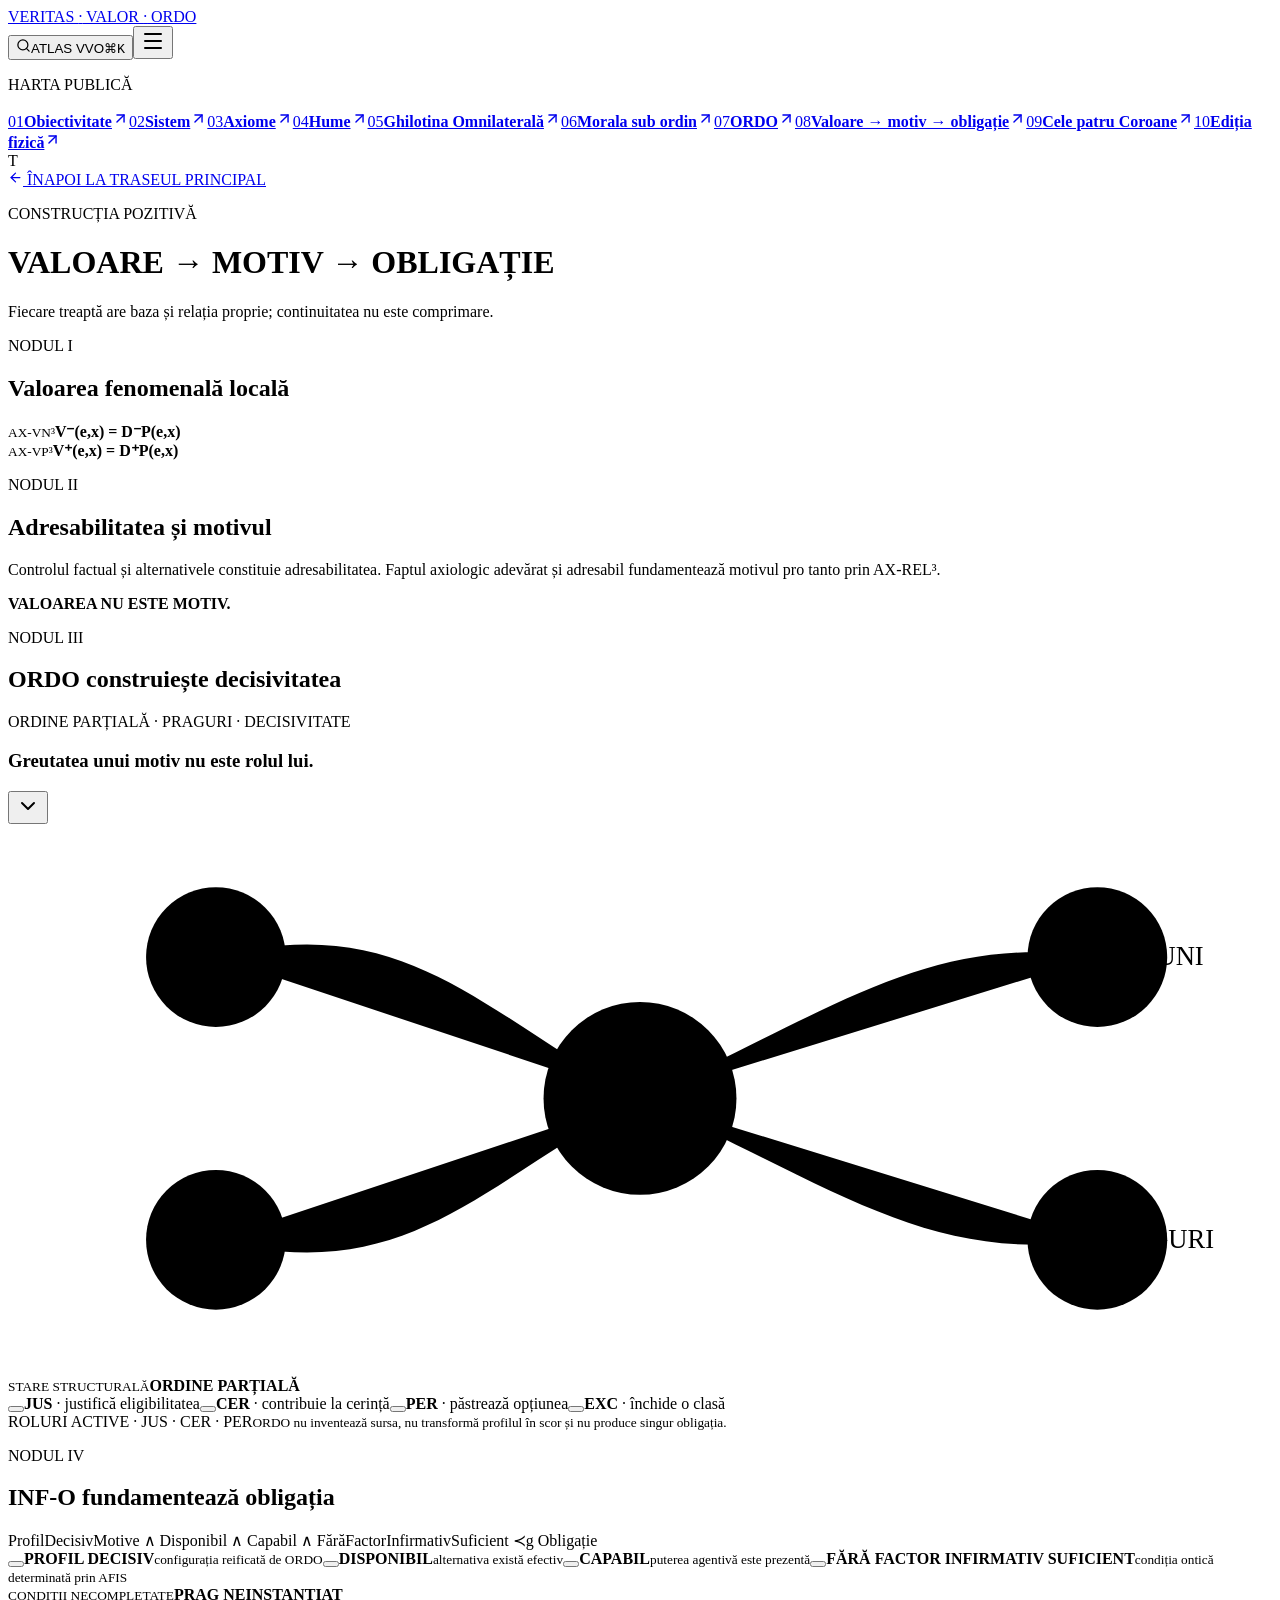
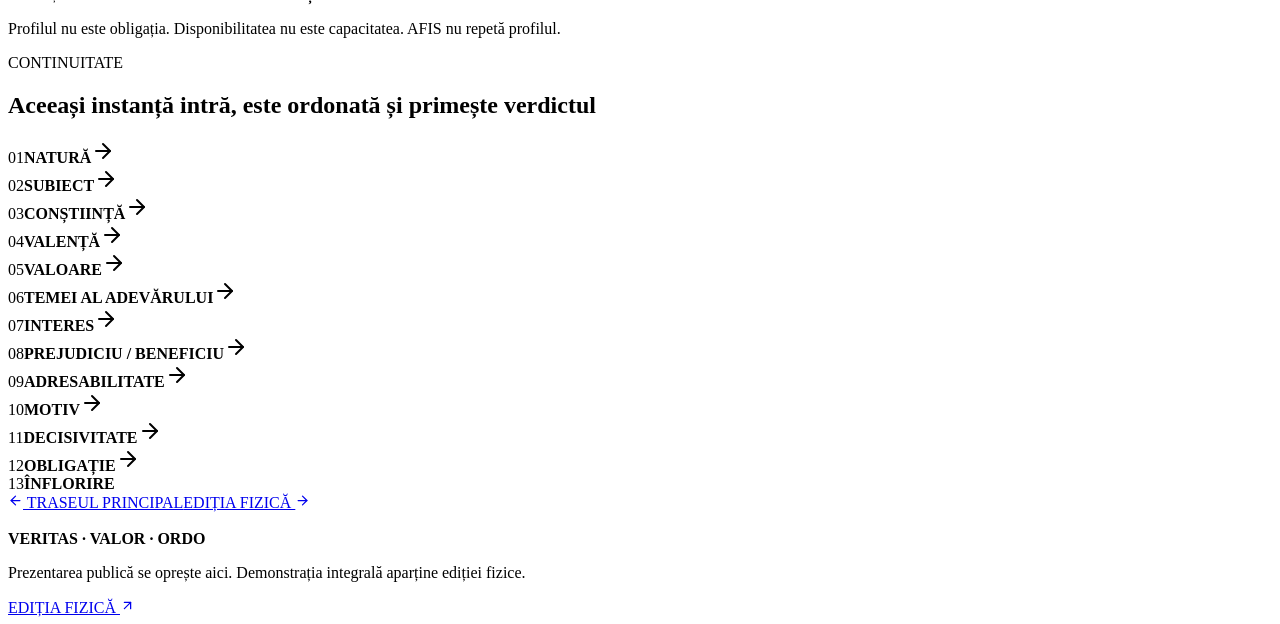
==== commit 0ab89b10: "Add files via upload" ====
--- a/index.html
+++ b/index.html
@@ -1 +1 @@
-<!DOCTYPE html><html lang="ro"><head><meta charSet="utf-8"/><meta name="viewport" content="width=device-width, initial-scale=1, viewport-fit=cover"/><link rel="preload" as="image" href="/veritas-valor-ordo/assets/vvo-symbol.png"/><link rel="stylesheet" href="/veritas-valor-ordo/_next/static/chunks/0bt_wr73gwu23.css" data-precedence="next"/><link rel="preload" as="script" fetchPriority="low" href="/veritas-valor-ordo/_next/static/chunks/10ho3qy1i1e_e.js"/><script src="/veritas-valor-ordo/_next/static/chunks/0_9uzus7nzqf8.js" async=""></script><script src="/veritas-valor-ordo/_next/static/chunks/07lhk_q6pmm3r.js" async=""></script><script src="/veritas-valor-ordo/_next/static/chunks/turbopack-09i72m972~62..js" async=""></script><script src="/veritas-valor-ordo/_next/static/chunks/0dbhjjzl8qfwv.js" async=""></script><script src="/veritas-valor-ordo/_next/static/chunks/0vcrl8nq585~c.js" async=""></script><script src="/veritas-valor-ordo/_next/static/chunks/06rw38h44jr8s.js" async=""></script><meta name="theme-color" content="#070706"/><meta name="color-scheme" content="dark light"/><title>Morala sub ordin · VERITAS · VALOR · ORDO</title><meta name="description" content="Prolegomenele publice: titlu, autoritate, jurisdicție și victima ca titular."/><meta name="application-name" content="VERITAS · VALOR · ORDO"/><link rel="manifest" href="/veritas-valor-ordo/manifest.webmanifest"/><meta name="category" content="filosofie"/><meta property="og:title" content="VERITAS · VALOR · ORDO"/><meta property="og:description" content="Adevărul este independent de acceptare. Poarta publică a sistemului VERITAS · VALOR · ORDO."/><meta property="og:url" content="https://veritasvalorordo.github.io/veritas-valor-ordo/"/><meta property="og:site_name" content="VERITAS · VALOR · ORDO"/><meta property="og:locale" content="ro_RO"/><meta property="og:image" content="https://veritasvalorordo.github.io/veritas-valor-ordo/veritas-valor-ordo/assets/vvo-social.png"/><meta property="og:image:width" content="1200"/><meta property="og:image:height" content="630"/><meta property="og:image:alt" content="VERITAS · VALOR · ORDO — adevărul este independent de acceptare"/><meta property="og:type" content="website"/><meta name="twitter:card" content="summary_large_image"/><meta name="twitter:title" content="VERITAS · VALOR · ORDO"/><meta name="twitter:description" content="Adevărul este independent de acceptare."/><meta name="twitter:image" content="https://veritasvalorordo.github.io/veritas-valor-ordo/veritas-valor-ordo/assets/vvo-social.png"/><link rel="shortcut icon" href="/veritas-valor-ordo/assets/vvo-favicon.png"/><link rel="icon" href="/veritas-valor-ordo/assets/vvo-favicon.png"/><script src="/veritas-valor-ordo/_next/static/chunks/03~yq9q893hmn.js" noModule=""></script></head><body><div hidden=""><!--$--><!--/$--></div><div class="site-shell"><div class="reading-progress" aria-hidden="true"><span style="transform:scaleX(0)"></span></div><header class="site-header"><a class="brand-link" href="/veritas-valor-ordo/" aria-label="VERITAS · VALOR · ORDO — pagina principală"><span class="vvo-mark vvo-mark--small" aria-hidden="true"><img src="/veritas-valor-ordo/assets/vvo-symbol.png" alt=""/></span><span>VERITAS <i>·</i> VALOR <i>·</i> ORDO</span></a><nav class="header-actions" aria-label="Navigație principală"><button class="text-action atlas-trigger"><svg xmlns="http://www.w3.org/2000/svg" width="15" height="15" viewBox="0 0 24 24" fill="none" stroke="currentColor" stroke-width="2" stroke-linecap="round" stroke-linejoin="round" class="lucide lucide-search" aria-hidden="true"><path d="m21 21-4.34-4.34"></path><circle cx="11" cy="11" r="8"></circle></svg><span>ATLAS VVO</span><kbd>⌘K</kbd></button><button class="icon-action" aria-expanded="false" aria-controls="main-menu" aria-label="Deschide navigația"><svg xmlns="http://www.w3.org/2000/svg" width="24" height="24" viewBox="0 0 24 24" fill="none" stroke="currentColor" stroke-width="2" stroke-linecap="round" stroke-linejoin="round" class="lucide lucide-menu" aria-hidden="true"><path d="M4 5h16"></path><path d="M4 12h16"></path><path d="M4 19h16"></path></svg></button></nav></header><div id="main-menu" class="main-menu"><div class="main-menu__inner"><p class="eyebrow">HARTA PUBLICĂ</p><div class="main-menu__links"><a href="/veritas-valor-ordo/obiectivitate/"><span>01</span><strong>Obiectivitate</strong><svg xmlns="http://www.w3.org/2000/svg" width="17" height="17" viewBox="0 0 24 24" fill="none" stroke="currentColor" stroke-width="2" stroke-linecap="round" stroke-linejoin="round" class="lucide lucide-arrow-up-right" aria-hidden="true"><path d="M7 7h10v10"></path><path d="M7 17 17 7"></path></svg></a><a href="/veritas-valor-ordo/sistem/"><span>02</span><strong>Sistem</strong><svg xmlns="http://www.w3.org/2000/svg" width="17" height="17" viewBox="0 0 24 24" fill="none" stroke="currentColor" stroke-width="2" stroke-linecap="round" stroke-linejoin="round" class="lucide lucide-arrow-up-right" aria-hidden="true"><path d="M7 7h10v10"></path><path d="M7 17 17 7"></path></svg></a><a href="/veritas-valor-ordo/axiome/"><span>03</span><strong>Axiome</strong><svg xmlns="http://www.w3.org/2000/svg" width="17" height="17" viewBox="0 0 24 24" fill="none" stroke="currentColor" stroke-width="2" stroke-linecap="round" stroke-linejoin="round" class="lucide lucide-arrow-up-right" aria-hidden="true"><path d="M7 7h10v10"></path><path d="M7 17 17 7"></path></svg></a><a href="/veritas-valor-ordo/hume/"><span>04</span><strong>Hume</strong><svg xmlns="http://www.w3.org/2000/svg" width="17" height="17" viewBox="0 0 24 24" fill="none" stroke="currentColor" stroke-width="2" stroke-linecap="round" stroke-linejoin="round" class="lucide lucide-arrow-up-right" aria-hidden="true"><path d="M7 7h10v10"></path><path d="M7 17 17 7"></path></svg></a><a href="/veritas-valor-ordo/ghilotina-omnilaterala/"><span>05</span><strong>Ghilotina Omnilaterală</strong><svg xmlns="http://www.w3.org/2000/svg" width="17" height="17" viewBox="0 0 24 24" fill="none" stroke="currentColor" stroke-width="2" stroke-linecap="round" stroke-linejoin="round" class="lucide lucide-arrow-up-right" aria-hidden="true"><path d="M7 7h10v10"></path><path d="M7 17 17 7"></path></svg></a><a href="/veritas-valor-ordo/morala-sub-ordin/"><span>06</span><strong>Morala sub ordin</strong><svg xmlns="http://www.w3.org/2000/svg" width="17" height="17" viewBox="0 0 24 24" fill="none" stroke="currentColor" stroke-width="2" stroke-linecap="round" stroke-linejoin="round" class="lucide lucide-arrow-up-right" aria-hidden="true"><path d="M7 7h10v10"></path><path d="M7 17 17 7"></path></svg></a><a href="/veritas-valor-ordo/ordo/"><span>07</span><strong>ORDO</strong><svg xmlns="http://www.w3.org/2000/svg" width="17" height="17" viewBox="0 0 24 24" fill="none" stroke="currentColor" stroke-width="2" stroke-linecap="round" stroke-linejoin="round" class="lucide lucide-arrow-up-right" aria-hidden="true"><path d="M7 7h10v10"></path><path d="M7 17 17 7"></path></svg></a><a href="/veritas-valor-ordo/valoare-motiv-obligatie/"><span>08</span><strong>Valoare → motiv → obligație</strong><svg xmlns="http://www.w3.org/2000/svg" width="17" height="17" viewBox="0 0 24 24" fill="none" stroke="currentColor" stroke-width="2" stroke-linecap="round" stroke-linejoin="round" class="lucide lucide-arrow-up-right" aria-hidden="true"><path d="M7 7h10v10"></path><path d="M7 17 17 7"></path></svg></a><a href="/veritas-valor-ordo/coroane/"><span>09</span><strong>Cele patru Coroane</strong><svg xmlns="http://www.w3.org/2000/svg" width="17" height="17" viewBox="0 0 24 24" fill="none" stroke="currentColor" stroke-width="2" stroke-linecap="round" stroke-linejoin="round" class="lucide lucide-arrow-up-right" aria-hidden="true"><path d="M7 7h10v10"></path><path d="M7 17 17 7"></path></svg></a><a href="/veritas-valor-ordo/editia-fizica/"><span>10</span><strong>Ediția fizică</strong><svg xmlns="http://www.w3.org/2000/svg" width="17" height="17" viewBox="0 0 24 24" fill="none" stroke="currentColor" stroke-width="2" stroke-linecap="round" stroke-linejoin="round" class="lucide lucide-arrow-up-right" aria-hidden="true"><path d="M7 7h10v10"></path><path d="M7 17 17 7"></path></svg></a></div></div></div><main class="focus-page"><header class="focus-hero"><div class="focus-hero__material" aria-hidden="true"></div><div class="focus-hero__frame" aria-hidden="true"></div><div class="focus-hero__index">M</div><div class="focus-hero__content"><a href="/veritas-valor-ordo/" class="back-link"><svg xmlns="http://www.w3.org/2000/svg" width="15" height="15" viewBox="0 0 24 24" fill="none" stroke="currentColor" stroke-width="2" stroke-linecap="round" stroke-linejoin="round" class="lucide lucide-arrow-left" aria-hidden="true"><path d="m12 19-7-7 7-7"></path><path d="M19 12H5"></path></svg> ÎNAPOI LA TRASEUL PRINCIPAL</a><p class="eyebrow">PROLEGOMENE · MORALA SUB ORDIN</p><h1>ÎNCEPE CU VICTIMA</h1><p>Critica vizează argumentul, titlul, relația și jurisdicția — nu persoana credincioasă.</p></div></header><section class="focus-section"><div class="reveal  focus-section__heading" style="transition-delay:0ms"><p class="eyebrow">PORTAL</p><h2>Aceleași fapte. Numai titlul se schimbă</h2></div><div class="reveal  victim-page-lead" style="transition-delay:0ms"><strong>VICTIMA NU ESTE DECOR AL OBEDIENȚEI.</strong><p>Dacă verdictul moral se schimbă, teoria trebuie să publice faptul suplimentar care îl schimbă și relația prin care acel fapt operează.</p></div><div class="reveal  victim-lab" style="transition-delay:0ms"><div class="victim-scenes"><div class="victim-scene"><small>CONFIGURAȚIA A</small><strong>FĂRĂ ORDIN</strong><span>verdictul trebuie explicat prin faptele cazului</span></div><div class="victim-equals"><span>=</span><small>TOATE INVARIANTELE</small></div><div class="victim-scene"><small>CONFIGURAȚIA B</small><strong>FĂRĂ VARIAȚIE</strong><span>numai elementul revendicat de teorie se schimbă</span></div></div><div class="invariant-list"><span><svg xmlns="http://www.w3.org/2000/svg" width="13" height="13" viewBox="0 0 24 24" fill="none" stroke="currentColor" stroke-width="2" stroke-linecap="round" stroke-linejoin="round" class="lucide lucide-check" aria-hidden="true"><path d="M20 6 9 17l-5-5"></path></svg> <!-- -->victimă</span><span><svg xmlns="http://www.w3.org/2000/svg" width="13" height="13" viewBox="0 0 24 24" fill="none" stroke="currentColor" stroke-width="2" stroke-linecap="round" stroke-linejoin="round" class="lucide lucide-check" aria-hidden="true"><path d="M20 6 9 17l-5-5"></path></svg> <!-- -->agonie</span><span><svg xmlns="http://www.w3.org/2000/svg" width="13" height="13" viewBox="0 0 24 24" fill="none" stroke="currentColor" stroke-width="2" stroke-linecap="round" stroke-linejoin="round" class="lucide lucide-check" aria-hidden="true"><path d="M20 6 9 17l-5-5"></path></svg> <!-- -->lipsă de consimțământ</span><span><svg xmlns="http://www.w3.org/2000/svg" width="13" height="13" viewBox="0 0 24 24" fill="none" stroke="currentColor" stroke-width="2" stroke-linecap="round" stroke-linejoin="round" class="lucide lucide-check" aria-hidden="true"><path d="M20 6 9 17l-5-5"></path></svg> <!-- -->inocență</span><span><svg xmlns="http://www.w3.org/2000/svg" width="13" height="13" viewBox="0 0 24 24" fill="none" stroke="currentColor" stroke-width="2" stroke-linecap="round" stroke-linejoin="round" class="lucide lucide-check" aria-hidden="true"><path d="M20 6 9 17l-5-5"></path></svg> <!-- -->posibilitate de evitare</span><span><svg xmlns="http://www.w3.org/2000/svg" width="13" height="13" viewBox="0 0 24 24" fill="none" stroke="currentColor" stroke-width="2" stroke-linecap="round" stroke-linejoin="round" class="lucide lucide-check" aria-hidden="true"><path d="M20 6 9 17l-5-5"></path></svg> <!-- -->agent</span><span><svg xmlns="http://www.w3.org/2000/svg" width="13" height="13" viewBox="0 0 24 24" fill="none" stroke="currentColor" stroke-width="2" stroke-linecap="round" stroke-linejoin="round" class="lucide lucide-check" aria-hidden="true"><path d="M20 6 9 17l-5-5"></path></svg> <!-- -->control</span><span><svg xmlns="http://www.w3.org/2000/svg" width="13" height="13" viewBox="0 0 24 24" fill="none" stroke="currentColor" stroke-width="2" stroke-linecap="round" stroke-linejoin="round" class="lucide lucide-check" aria-hidden="true"><path d="M20 6 9 17l-5-5"></path></svg> <!-- -->consecințe relevante</span></div><label class="switch-row victim-switch"><span>MODIFICĂ NUMAI STATUTUL ORDINULUI</span><button type="button" role="switch" aria-checked="false" data-state="unchecked" value="on" data-slot="switch" data-size="default" class="peer group/switch inline-flex shrink-0 items-center rounded-full border border-transparent shadow-xs transition-all outline-none focus-visible:border-ring focus-visible:ring-[3px] focus-visible:ring-ring/50 disabled:cursor-not-allowed disabled:opacity-50 data-[size=default]:h-[1.15rem] data-[size=default]:w-8 data-[size=sm]:h-3.5 data-[size=sm]:w-6 data-[state=checked]:bg-primary data-[state=unchecked]:bg-input dark:data-[state=unchecked]:bg-input/80" aria-label="Modifică numai statutul ordinului"><span data-state="unchecked" data-slot="switch-thumb" class="pointer-events-none block rounded-full bg-background ring-0 transition-transform group-data-[size=default]/switch:size-4 group-data-[size=sm]/switch:size-3 data-[state=checked]:translate-x-[calc(100%-2px)] data-[state=unchecked]:translate-x-0 dark:data-[state=checked]:bg-primary-foreground dark:data-[state=unchecked]:bg-foreground"></span></button><input type="checkbox" aria-hidden="true" tabindex="-1" style="position:absolute;pointer-events:none;opacity:0;margin:0;transform:translateX(-100%)" value="on"/></label><div class="lab-verdict"><span>CE S-A SCHIMBAT?</span><strong>PĂSTREAZĂ INVARIANTELE. VARIAZĂ UN SINGUR ELEMENT.</strong></div></div></section><section class="focus-section focus-section--dark"><div class="reveal  focus-section__heading" style="transition-delay:0ms"><p class="eyebrow">CINCI PLANURI ANALITICE</p><h2>Cele cinci lame</h2></div><div class="reveal  blades-lab" style="transition-delay:0ms"><div class="blades-track" role="tablist" aria-label="Cele cinci planuri analitice"><button class="active" role="tab" aria-selected="true"><span>I</span><strong>PUNTEA</strong></button><button class="" role="tab" aria-selected="false"><span>II</span><strong>TITLUL</strong></button><button class="" role="tab" aria-selected="false"><span>III</span><strong>ÎNTINDEREA</strong></button><button class="" role="tab" aria-selected="false"><span>IV</span><strong>AUTENTIFICAREA</strong></button><button class="" role="tab" aria-selected="false"><span>V</span><strong>INDISPENSABILITATEA</strong></button></div><div class="blade-detail"><small>PLAN ANALITIC <!-- -->I</small><h3>PUNTEA</h3><p>Ce relație transformă faptul teologic în statut normativ?</p><span>Nicio solemnitate verbală nu înlocuiește răspunsul.</span></div></div></section><section class="focus-section"><div class="reveal  focus-section__heading" style="transition-delay:0ms"><p class="eyebrow">SARCINA EXPLICATIVĂ</p><h2>Marele clește</h2></div><div class="reveal  pincer-lab" style="transition-delay:0ms"><div class="pincer-claim"><span>ORI FAPTUL DIVIN POARTĂ SARCINA NORMATIVĂ</span><strong>ORI ALTCEVA O POARTĂ</strong></div><div class="pincer-body"><div class="pincer-options"><button class="active">BINELE</button><button class="">DREPTATEA</button><button class="">IUBIREA</button><button class="">NATURA</button><button class="">PORUNCA</button></div><div class="pincer-result"><small>DACĂ <!-- -->BINELE<!-- --> FACE MUNCA</small><strong>Binele primește rolul explicativ.</strong><p>Explicația nu poate transfera meritul către un alt termen fără relația corespunzătoare.</p></div></div></div></section><section class="focus-section focus-section--dark"><div class="reveal  focus-section__heading" style="transition-delay:0ms"><p class="eyebrow">AUTORITATE</p><h2>Titlu, domeniu și întindere</h2></div><div class="reveal  prolegomena-ledger" style="transition-delay:0ms"><div><strong>PUTEREA NU ESTE LEGITIMITATE.</strong><p>Capacitatea de a produce un efect nu constituie titlul normativ.</p></div><div><strong>OMNISCIENȚA NU ESTE JURISDICȚIE.</strong><p>Cunoașterea și competența de a obliga sunt relații distincte.</p></div><div><strong>CAUZA EXISTENȚEI NU ESTE PROPRIETATE MORALĂ.</strong><p>Dependența cauzală nu transformă persoana în obiect posedat.</p></div><div><strong>COMUNICAREA NU ESTE CONSTITUIREA.</strong><p>Dacă porunca doar comunică, nu primește meritul temeiului comunicat.</p></div></div></section><section class="focus-next"><a href="/veritas-valor-ordo/"><svg xmlns="http://www.w3.org/2000/svg" width="15" height="15" viewBox="0 0 24 24" fill="none" stroke="currentColor" stroke-width="2" stroke-linecap="round" stroke-linejoin="round" class="lucide lucide-arrow-left" aria-hidden="true"><path d="m12 19-7-7 7-7"></path><path d="M19 12H5"></path></svg> TRASEUL PRINCIPAL</a><a href="/veritas-valor-ordo/editia-fizica/">EDIȚIA FIZICĂ <svg xmlns="http://www.w3.org/2000/svg" width="15" height="15" viewBox="0 0 24 24" fill="none" stroke="currentColor" stroke-width="2" stroke-linecap="round" stroke-linejoin="round" class="lucide lucide-arrow-right" aria-hidden="true"><path d="M5 12h14"></path><path d="m12 5 7 7-7 7"></path></svg></a></section></main><footer class="site-footer"><div class="site-footer__mark"><span class="vvo-mark" aria-hidden="true"><img src="/veritas-valor-ordo/assets/vvo-symbol.png" alt=""/></span></div><div><strong>VERITAS · VALOR · ORDO</strong><p>Prezentarea publică se oprește aici. Demonstrația integrală aparține ediției fizice.</p></div><a href="/veritas-valor-ordo/editia-fizica/">EDIȚIA FIZICĂ <svg xmlns="http://www.w3.org/2000/svg" width="15" height="15" viewBox="0 0 24 24" fill="none" stroke="currentColor" stroke-width="2" stroke-linecap="round" stroke-linejoin="round" class="lucide lucide-arrow-up-right" aria-hidden="true"><path d="M7 7h10v10"></path><path d="M7 17 17 7"></path></svg></a></footer></div><!--$--><!--/$--><script src="/veritas-valor-ordo/_next/static/chunks/10ho3qy1i1e_e.js" id="_R_" async=""></script><script>(self.__next_f=self.__next_f||[]).push([0])</script><script>self.__next_f.push([1,"1:\"$Sreact.fragment\"\n2:I[39756,[\"/veritas-valor-ordo/_next/static/chunks/0dbhjjzl8qfwv.js\"],\"default\"]\n3:I[37457,[\"/veritas-valor-ordo/_next/static/chunks/0dbhjjzl8qfwv.js\"],\"default\"]\n4:I[5014,[\"/veritas-valor-ordo/_next/static/chunks/0dbhjjzl8qfwv.js\",\"/veritas-valor-ordo/_next/static/chunks/0vcrl8nq585~c.js\",\"/veritas-valor-ordo/_next/static/chunks/06rw38h44jr8s.js\"],\"default\"]\n5:I[19414,[\"/veritas-valor-ordo/_next/static/chunks/0dbhjjzl8qfwv.js\",\"/veritas-valor-ordo/_next/static/chunks/0vcrl8nq585~c.js\",\"/veritas-valor-ordo/_next/static/chunks/06rw38h44jr8s.js\"],\"VvoShell\"]\n6:I[29993,[\"/veritas-valor-ordo/_next/static/chunks/0dbhjjzl8qfwv.js\",\"/veritas-valor-ordo/_next/static/chunks/0vcrl8nq585~c.js\",\"/veritas-valor-ordo/_next/static/chunks/06rw38h44jr8s.js\"],\"Reveal\"]\n7:I[29993,[\"/veritas-valor-ordo/_next/static/chunks/0dbhjjzl8qfwv.js\",\"/veritas-valor-ordo/_next/static/chunks/0vcrl8nq585~c.js\",\"/veritas-valor-ordo/_next/static/chunks/06rw38h44jr8s.js\"],\"VictimInvariant\"]\n8:I[29993,[\"/veritas-valor-ordo/_next/static/chunks/0dbhjjzl8qfwv.js\",\"/veritas-valor-ordo/_next/static/chunks/0vcrl8nq585~c.js\",\"/veritas-valor-ordo/_next/static/chunks/06rw38h44jr8s.js\"],\"BladesLab\"]\n9:I[29993,[\"/veritas-valor-ordo/_next/static/chunks/0dbhjjzl8qfwv.js\",\"/veritas-valor-ordo/_next/static/chunks/0vcrl8nq585~c.js\",\"/veritas-valor-ordo/_next/static/chunks/06rw38h44jr8s.js\"],\"PincerLab\"]\n12:I[68027,[\"/veritas-valor-ordo/_next/static/chunks/0dbhjjzl8qfwv.js\"],\"default\",1]\n:HL[\"/veritas-valor-ordo/_next/static/chunks/0bt_wr73gwu23.css\",\"style\"]\n"])</script><script>self.__next_f.push([1,"0:{\"P\":null,\"c\":[\"\",\"morala-sub-ordin\",\"\"],\"q\":\"\",\"i\":false,\"f\":[[[\"\",{\"children\":[\"morala-sub-ordin\",{\"children\":[\"__PAGE__\",{}]}]},\"$undefined\",\"$undefined\",16],[[\"$\",\"$1\",\"c\",{\"children\":[[[\"$\",\"link\",\"0\",{\"rel\":\"stylesheet\",\"href\":\"/veritas-valor-ordo/_next/static/chunks/0bt_wr73gwu23.css\",\"precedence\":\"next\",\"crossOrigin\":\"$undefined\",\"nonce\":\"$undefined\"}],[\"$\",\"script\",\"script-0\",{\"src\":\"/veritas-valor-ordo/_next/static/chunks/0dbhjjzl8qfwv.js\",\"async\":true,\"nonce\":\"$undefined\"}]],[\"$\",\"html\",null,{\"lang\":\"ro\",\"children\":[\"$\",\"body\",null,{\"children\":[\"$\",\"$L2\",null,{\"parallelRouterKey\":\"children\",\"error\":\"$undefined\",\"errorStyles\":\"$undefined\",\"errorScripts\":\"$undefined\",\"template\":[\"$\",\"$L3\",null,{}],\"templateStyles\":\"$undefined\",\"templateScripts\":\"$undefined\",\"notFound\":[[\"$\",\"main\",null,{\"className\":\"not-found\",\"children\":[[\"$\",\"div\",null,{\"className\":\"not-found__frame\"}],[\"$\",\"span\",null,{\"children\":\"404\"}],[\"$\",\"h1\",null,{\"children\":\"TRASEUL NU EXISTĂ.\"}],[\"$\",\"p\",null,{\"children\":\"Atlasul public nu conține această adresă.\"}],[\"$\",\"a\",null,{\"href\":\"/veritas-valor-ordo/\",\"children\":[[\"$\",\"$L4\",null,{\"ref\":\"$undefined\",\"iconNode\":[[\"path\",{\"d\":\"m12 19-7-7 7-7\",\"key\":\"1l729n\"}],[\"path\",{\"d\":\"M19 12H5\",\"key\":\"x3x0zl\"}]],\"className\":\"lucide-arrow-left\",\"size\":15}],\" ÎNAPOI LA SISTEM\"]}]]}],[]],\"forbidden\":\"$undefined\",\"unauthorized\":\"$undefined\"}]}]}]]}],{\"children\":[[\"$\",\"$1\",\"c\",{\"children\":[null,[\"$\",\"$L2\",null,{\"parallelRouterKey\":\"children\",\"error\":\"$undefined\",\"errorStyles\":\"$undefined\",\"errorScripts\":\"$undefined\",\"template\":[\"$\",\"$L3\",null,{}],\"templateStyles\":\"$undefined\",\"templateScripts\":\"$undefined\",\"notFound\":\"$undefined\",\"forbidden\":\"$undefined\",\"unauthorized\":\"$undefined\"}]]}],{\"children\":[[\"$\",\"$1\",\"c\",{\"children\":[[\"$\",\"$L5\",null,{\"children\":[[\"$\",\"main\",null,{\"className\":\"focus-page\",\"children\":[[\"$\",\"header\",null,{\"className\":\"focus-hero\",\"children\":[[\"$\",\"div\",null,{\"className\":\"focus-hero__material\",\"aria-hidden\":\"true\"}],[\"$\",\"div\",null,{\"className\":\"focus-hero__frame\",\"aria-hidden\":\"true\"}],[\"$\",\"div\",null,{\"className\":\"focus-hero__index\",\"children\":\"M\"}],[\"$\",\"div\",null,{\"className\":\"focus-hero__content\",\"children\":[[\"$\",\"a\",null,{\"href\":\"/veritas-valor-ordo/\",\"className\":\"back-link\",\"children\":[[\"$\",\"$L4\",null,{\"ref\":\"$undefined\",\"iconNode\":\"$0:f:0:1:0:props:children:1:props:children:props:children:props:notFound:0:props:children:4:props:children:0:props:iconNode\",\"className\":\"lucide-arrow-left\",\"size\":15}],\" ÎNAPOI LA TRASEUL PRINCIPAL\"]}],[\"$\",\"p\",null,{\"className\":\"eyebrow\",\"children\":\"PROLEGOMENE · MORALA SUB ORDIN\"}],[\"$\",\"h1\",null,{\"children\":\"ÎNCEPE CU VICTIMA\"}],[\"$\",\"p\",null,{\"children\":\"Critica vizează argumentul, titlul, relația și jurisdicția — nu persoana credincioasă.\"}]]}]]}],[[\"$\",\"section\",null,{\"className\":\"focus-section\",\"children\":[[\"$\",\"$L6\",null,{\"className\":\"focus-section__heading\",\"children\":[[\"$\",\"p\",null,{\"className\":\"eyebrow\",\"children\":\"PORTAL\"}],[\"$\",\"h2\",null,{\"children\":\"Aceleași fapte. Numai titlul se schimbă\"}]]}],[[\"$\",\"$L6\",null,{\"className\":\"victim-page-lead\",\"children\":[[\"$\",\"strong\",null,{\"children\":\"VICTIMA NU ESTE DECOR AL OBEDIENȚEI.\"}],[\"$\",\"p\",null,{\"children\":\"Dacă verdictul moral se schimbă, teoria trebuie să publice faptul suplimentar care îl schimbă și relația prin care acel fapt operează.\"}]]}],[\"$\",\"$L7\",null,{}]]]}],[\"$\",\"section\",null,{\"className\":\"focus-section focus-section--dark\",\"children\":[[\"$\",\"$L6\",null,{\"className\":\"focus-section__heading\",\"children\":[[\"$\",\"p\",null,{\"className\":\"eyebrow\",\"children\":\"CINCI PLANURI ANALITICE\"}],[\"$\",\"h2\",null,{\"children\":\"Cele cinci lame\"}]]}],[\"$\",\"$L8\",null,{}]]}],[\"$\",\"section\",null,{\"className\":\"focus-section\",\"children\":[[\"$\",\"$L6\",null,{\"className\":\"focus-section__heading\",\"children\":[[\"$\",\"p\",null,{\"className\":\"eyebrow\",\"children\":\"SARCINA EXPLICATIVĂ\"}],[\"$\",\"h2\",null,{\"children\":\"Marele clește\"}]]}],[\"$\",\"$L9\",null,{}]]}],[\"$\",\"section\",null,{\"className\":\"focus-section focus-section--dark\",\"children\":[[\"$\",\"$L6\",null,{\"className\":\"focus-section__heading\",\"children\":[[\"$\",\"p\",null,{\"className\":\"eyebrow\",\"children\":\"AUTORITATE\"}],[\"$\",\"h2\",null,{\"children\":\"Titlu, domeniu și întindere\"}]]}],[\"$\",\"$L6\",null,{\"className\":\"prolegomena-ledger\",\"children\":[[\"$\",\"div\",null,{\"children\":[[\"$\",\"strong\",null,{\"children\":\"PUTEREA NU ESTE LEGITIMITATE.\"}],[\"$\",\"p\",null,{\"children\":\"Capacitatea de a produce un efect nu constituie titlul normativ.\"}]]}],[\"$\",\"div\",null,{\"children\":[[\"$\",\"strong\",null,{\"children\":\"OMNISCIENȚA NU ESTE JURISDICȚIE.\"}],[\"$\",\"p\",null,{\"children\":\"Cunoașterea și competența de a obliga sunt relații distincte.\"}]]}],[\"$\",\"div\",null,{\"children\":[[\"$\",\"strong\",null,{\"children\":\"CAUZA EXISTENȚEI NU ESTE PROPRIETATE MORALĂ.\"}],[\"$\",\"p\",null,{\"children\":\"Dependența cauzală nu transformă persoana în obiect posedat.\"}]]}],[\"$\",\"div\",null,{\"children\":[[\"$\",\"strong\",null,{\"children\":\"COMUNICAREA NU ESTE CONSTITUIREA.\"}],[\"$\",\"p\",null,{\"children\":\"Dacă porunca doar comunică, nu primește meritul temeiului comunicat.\"}]]}]]}]]}]],[\"$\",\"section\",null,{\"className\":\"focus-next\",\"children\":[\"$La\",\"$Lb\"]}]]}],\"$Lc\"]}],[\"$Ld\",\"$Le\"],\"$Lf\"]}],{},null,false,null]},null,false,\"$@10\"]},null,false,null],\"$L11\",false]],\"m\":\"$undefined\",\"G\":[\"$12\",[\"$L13\"]],\"S\":true,\"h\":null,\"s\":\"$undefined\",\"l\":\"$undefined\",\"p\":\"$undefined\",\"d\":\"$undefined\",\"b\":\"rnI-f61qRWsJkELUOdVrx\"}\n"])</script><script>self.__next_f.push([1,"14:I[19414,[\"/veritas-valor-ordo/_next/static/chunks/0dbhjjzl8qfwv.js\",\"/veritas-valor-ordo/_next/static/chunks/0vcrl8nq585~c.js\",\"/veritas-valor-ordo/_next/static/chunks/06rw38h44jr8s.js\"],\"SiteFooter\"]\n15:I[97367,[\"/veritas-valor-ordo/_next/static/chunks/0dbhjjzl8qfwv.js\"],\"OutletBoundary\"]\n16:\"$Sreact.suspense\"\n19:I[97367,[\"/veritas-valor-ordo/_next/static/chunks/0dbhjjzl8qfwv.js\"],\"ViewportBoundary\"]\n1b:I[97367,[\"/veritas-valor-ordo/_next/static/chunks/0dbhjjzl8qfwv.js\"],\"MetadataBoundary\"]\na:[\"$\",\"a\",null,{\"href\":\"/veritas-valor-ordo/\",\"children\":[[\"$\",\"$L4\",null,{\"ref\":\"$undefined\",\"iconNode\":\"$0:f:0:1:0:props:children:1:props:children:props:children:props:notFound:0:props:children:4:props:children:0:props:iconNode\",\"className\":\"lucide-arrow-left\",\"size\":15}],\" TRASEUL PRINCIPAL\"]}]\nb:[\"$\",\"a\",null,{\"href\":\"/veritas-valor-ordo/editia-fizica/\",\"children\":[\"EDIȚIA FIZICĂ \",[\"$\",\"$L4\",null,{\"ref\":\"$undefined\",\"iconNode\":[[\"path\",{\"d\":\"M5 12h14\",\"key\":\"1ays0h\"}],[\"path\",{\"d\":\"m12 5 7 7-7 7\",\"key\":\"xquz4c\"}]],\"className\":\"lucide-arrow-right\",\"size\":15}]]}]\nc:[\"$\",\"$L14\",null,{}]\nd:[\"$\",\"script\",\"script-0\",{\"src\":\"/veritas-valor-ordo/_next/static/chunks/0vcrl8nq585~c.js\",\"async\":true,\"nonce\":\"$undefined\"}]\ne:[\"$\",\"script\",\"script-1\",{\"src\":\"/veritas-valor-ordo/_next/static/chunks/06rw38h44jr8s.js\",\"async\":true,\"nonce\":\"$undefined\"}]\nf:[\"$\",\"$L15\",null,{\"children\":[\"$\",\"$16\",null,{\"name\":\"Next.MetadataOutlet\",\"children\":\"$@17\"}]}]\n18:[]\n10:\"$W18\"\n11:[\"$\",\"$1\",\"h\",{\"children\":[null,[\"$\",\"$L19\",null,{\"children\":\"$L1a\"}],[\"$\",\"div\",null,{\"hidden\":true,\"children\":[\"$\",\"$L1b\",null,{\"children\":[\"$\",\"$16\",null,{\"name\":\"Next.Metadata\",\"children\":\"$L1c\"}]}]}],null]}]\n13:[\"$\",\"link\",\"0\",{\"rel\":\"stylesheet\",\"href\":\"/veritas-valor-ordo/_next/static/chunks/0bt_wr73gwu23.css\",\"precedence\":\"next\",\"crossOrigin\":\"$undefined\",\"nonce\":\"$undefined\"}]\n"])</script><script>self.__next_f.push([1,"1a:[[\"$\",\"meta\",\"0\",{\"charSet\":\"utf-8\"}],[\"$\",\"meta\",\"1\",{\"name\":\"viewport\",\"content\":\"width=device-width, initial-scale=1, viewport-fit=cover\"}],[\"$\",\"meta\",\"2\",{\"name\":\"theme-color\",\"content\":\"#070706\"}],[\"$\",\"meta\",\"3\",{\"name\":\"color-scheme\",\"content\":\"dark light\"}]]\n"])</script><script>self.__next_f.push([1,"1d:I[27201,[\"/veritas-valor-ordo/_next/static/chunks/0dbhjjzl8qfwv.js\"],\"IconMark\"]\n17:null\n"])</script><script>self.__next_f.push([1,"1c:[[\"$\",\"title\",\"0\",{\"children\":\"Morala sub ordin · VERITAS · VALOR · ORDO\"}],[\"$\",\"meta\",\"1\",{\"name\":\"description\",\"content\":\"Prolegomenele publice: titlu, autoritate, jurisdicție și victima ca titular.\"}],[\"$\",\"meta\",\"2\",{\"name\":\"application-name\",\"content\":\"VERITAS · VALOR · ORDO\"}],[\"$\",\"link\",\"3\",{\"rel\":\"manifest\",\"href\":\"/veritas-valor-ordo/manifest.webmanifest\",\"crossOrigin\":\"$undefined\"}],[\"$\",\"meta\",\"4\",{\"name\":\"category\",\"content\":\"filosofie\"}],[\"$\",\"meta\",\"5\",{\"property\":\"og:title\",\"content\":\"VERITAS · VALOR · ORDO\"}],[\"$\",\"meta\",\"6\",{\"property\":\"og:description\",\"content\":\"Adevărul este independent de acceptare. Poarta publică a sistemului VERITAS · VALOR · ORDO.\"}],[\"$\",\"meta\",\"7\",{\"property\":\"og:url\",\"content\":\"https://veritasvalorordo.github.io/veritas-valor-ordo/\"}],[\"$\",\"meta\",\"8\",{\"property\":\"og:site_name\",\"content\":\"VERITAS · VALOR · ORDO\"}],[\"$\",\"meta\",\"9\",{\"property\":\"og:locale\",\"content\":\"ro_RO\"}],[\"$\",\"meta\",\"10\",{\"property\":\"og:image\",\"content\":\"https://veritasvalorordo.github.io/veritas-valor-ordo/veritas-valor-ordo/assets/vvo-social.png\"}],[\"$\",\"meta\",\"11\",{\"property\":\"og:image:width\",\"content\":\"1200\"}],[\"$\",\"meta\",\"12\",{\"property\":\"og:image:height\",\"content\":\"630\"}],[\"$\",\"meta\",\"13\",{\"property\":\"og:image:alt\",\"content\":\"VERITAS · VALOR · ORDO — adevărul este independent de acceptare\"}],[\"$\",\"meta\",\"14\",{\"property\":\"og:type\",\"content\":\"website\"}],[\"$\",\"meta\",\"15\",{\"name\":\"twitter:card\",\"content\":\"summary_large_image\"}],[\"$\",\"meta\",\"16\",{\"name\":\"twitter:title\",\"content\":\"VERITAS · VALOR · ORDO\"}],[\"$\",\"meta\",\"17\",{\"name\":\"twitter:description\",\"content\":\"Adevărul este independent de acceptare.\"}],[\"$\",\"meta\",\"18\",{\"name\":\"twitter:image\",\"content\":\"https://veritasvalorordo.github.io/veritas-valor-ordo/veritas-valor-ordo/assets/vvo-social.png\"}],[\"$\",\"link\",\"19\",{\"rel\":\"shortcut icon\",\"href\":\"/veritas-valor-ordo/assets/vvo-favicon.png\"}],[\"$\",\"link\",\"20\",{\"rel\":\"icon\",\"href\":\"/veritas-valor-ordo/assets/vvo-favicon.png\"}],[\"$\",\"$L1d\",\"21\",{}]]\n"])</script></body></html>+<!DOCTYPE html><html lang="ro"><head><meta charSet="utf-8"/><meta name="viewport" content="width=device-width, initial-scale=1, viewport-fit=cover"/><link rel="preload" as="image" href="/veritas-valor-ordo/assets/vvo-symbol.png"/><link rel="stylesheet" href="/veritas-valor-ordo/_next/static/chunks/0bt_wr73gwu23.css" data-precedence="next"/><link rel="preload" as="script" fetchPriority="low" href="/veritas-valor-ordo/_next/static/chunks/10ho3qy1i1e_e.js"/><script src="/veritas-valor-ordo/_next/static/chunks/0_9uzus7nzqf8.js" async=""></script><script src="/veritas-valor-ordo/_next/static/chunks/07lhk_q6pmm3r.js" async=""></script><script src="/veritas-valor-ordo/_next/static/chunks/turbopack-09i72m972~62..js" async=""></script><script src="/veritas-valor-ordo/_next/static/chunks/0dbhjjzl8qfwv.js" async=""></script><script src="/veritas-valor-ordo/_next/static/chunks/0vcrl8nq585~c.js" async=""></script><script src="/veritas-valor-ordo/_next/static/chunks/06rw38h44jr8s.js" async=""></script><meta name="theme-color" content="#070706"/><meta name="color-scheme" content="dark light"/><title>Valoare → motiv → obligație · VERITAS · VALOR · ORDO</title><meta name="description" content="Traseul pozitiv AX-REL³ → ORDO → INF-O."/><meta name="application-name" content="VERITAS · VALOR · ORDO"/><link rel="manifest" href="/veritas-valor-ordo/manifest.webmanifest"/><meta name="category" content="filosofie"/><meta property="og:title" content="VERITAS · VALOR · ORDO"/><meta property="og:description" content="Adevărul este independent de acceptare. Poarta publică a sistemului VERITAS · VALOR · ORDO."/><meta property="og:url" content="https://veritasvalorordo.github.io/veritas-valor-ordo/"/><meta property="og:site_name" content="VERITAS · VALOR · ORDO"/><meta property="og:locale" content="ro_RO"/><meta property="og:image" content="https://veritasvalorordo.github.io/veritas-valor-ordo/veritas-valor-ordo/assets/vvo-social.png"/><meta property="og:image:width" content="1200"/><meta property="og:image:height" content="630"/><meta property="og:image:alt" content="VERITAS · VALOR · ORDO — adevărul este independent de acceptare"/><meta property="og:type" content="website"/><meta name="twitter:card" content="summary_large_image"/><meta name="twitter:title" content="VERITAS · VALOR · ORDO"/><meta name="twitter:description" content="Adevărul este independent de acceptare."/><meta name="twitter:image" content="https://veritasvalorordo.github.io/veritas-valor-ordo/veritas-valor-ordo/assets/vvo-social.png"/><link rel="shortcut icon" href="/veritas-valor-ordo/assets/vvo-favicon.png"/><link rel="icon" href="/veritas-valor-ordo/assets/vvo-favicon.png"/><script src="/veritas-valor-ordo/_next/static/chunks/03~yq9q893hmn.js" noModule=""></script></head><body><div hidden=""><!--$--><!--/$--></div><div class="site-shell"><div class="reading-progress" aria-hidden="true"><span style="transform:scaleX(0)"></span></div><header class="site-header"><a class="brand-link" href="/veritas-valor-ordo/" aria-label="VERITAS · VALOR · ORDO — pagina principală"><span class="vvo-mark vvo-mark--small" aria-hidden="true"><img src="/veritas-valor-ordo/assets/vvo-symbol.png" alt=""/></span><span>VERITAS <i>·</i> VALOR <i>·</i> ORDO</span></a><nav class="header-actions" aria-label="Navigație principală"><button class="text-action atlas-trigger"><svg xmlns="http://www.w3.org/2000/svg" width="15" height="15" viewBox="0 0 24 24" fill="none" stroke="currentColor" stroke-width="2" stroke-linecap="round" stroke-linejoin="round" class="lucide lucide-search" aria-hidden="true"><path d="m21 21-4.34-4.34"></path><circle cx="11" cy="11" r="8"></circle></svg><span>ATLAS VVO</span><kbd>⌘K</kbd></button><button class="icon-action" aria-expanded="false" aria-controls="main-menu" aria-label="Deschide navigația"><svg xmlns="http://www.w3.org/2000/svg" width="24" height="24" viewBox="0 0 24 24" fill="none" stroke="currentColor" stroke-width="2" stroke-linecap="round" stroke-linejoin="round" class="lucide lucide-menu" aria-hidden="true"><path d="M4 5h16"></path><path d="M4 12h16"></path><path d="M4 19h16"></path></svg></button></nav></header><div id="main-menu" class="main-menu"><div class="main-menu__inner"><p class="eyebrow">HARTA PUBLICĂ</p><div class="main-menu__links"><a href="/veritas-valor-ordo/obiectivitate/"><span>01</span><strong>Obiectivitate</strong><svg xmlns="http://www.w3.org/2000/svg" width="17" height="17" viewBox="0 0 24 24" fill="none" stroke="currentColor" stroke-width="2" stroke-linecap="round" stroke-linejoin="round" class="lucide lucide-arrow-up-right" aria-hidden="true"><path d="M7 7h10v10"></path><path d="M7 17 17 7"></path></svg></a><a href="/veritas-valor-ordo/sistem/"><span>02</span><strong>Sistem</strong><svg xmlns="http://www.w3.org/2000/svg" width="17" height="17" viewBox="0 0 24 24" fill="none" stroke="currentColor" stroke-width="2" stroke-linecap="round" stroke-linejoin="round" class="lucide lucide-arrow-up-right" aria-hidden="true"><path d="M7 7h10v10"></path><path d="M7 17 17 7"></path></svg></a><a href="/veritas-valor-ordo/axiome/"><span>03</span><strong>Axiome</strong><svg xmlns="http://www.w3.org/2000/svg" width="17" height="17" viewBox="0 0 24 24" fill="none" stroke="currentColor" stroke-width="2" stroke-linecap="round" stroke-linejoin="round" class="lucide lucide-arrow-up-right" aria-hidden="true"><path d="M7 7h10v10"></path><path d="M7 17 17 7"></path></svg></a><a href="/veritas-valor-ordo/hume/"><span>04</span><strong>Hume</strong><svg xmlns="http://www.w3.org/2000/svg" width="17" height="17" viewBox="0 0 24 24" fill="none" stroke="currentColor" stroke-width="2" stroke-linecap="round" stroke-linejoin="round" class="lucide lucide-arrow-up-right" aria-hidden="true"><path d="M7 7h10v10"></path><path d="M7 17 17 7"></path></svg></a><a href="/veritas-valor-ordo/ghilotina-omnilaterala/"><span>05</span><strong>Ghilotina Omnilaterală</strong><svg xmlns="http://www.w3.org/2000/svg" width="17" height="17" viewBox="0 0 24 24" fill="none" stroke="currentColor" stroke-width="2" stroke-linecap="round" stroke-linejoin="round" class="lucide lucide-arrow-up-right" aria-hidden="true"><path d="M7 7h10v10"></path><path d="M7 17 17 7"></path></svg></a><a href="/veritas-valor-ordo/morala-sub-ordin/"><span>06</span><strong>Morala sub ordin</strong><svg xmlns="http://www.w3.org/2000/svg" width="17" height="17" viewBox="0 0 24 24" fill="none" stroke="currentColor" stroke-width="2" stroke-linecap="round" stroke-linejoin="round" class="lucide lucide-arrow-up-right" aria-hidden="true"><path d="M7 7h10v10"></path><path d="M7 17 17 7"></path></svg></a><a href="/veritas-valor-ordo/ordo/"><span>07</span><strong>ORDO</strong><svg xmlns="http://www.w3.org/2000/svg" width="17" height="17" viewBox="0 0 24 24" fill="none" stroke="currentColor" stroke-width="2" stroke-linecap="round" stroke-linejoin="round" class="lucide lucide-arrow-up-right" aria-hidden="true"><path d="M7 7h10v10"></path><path d="M7 17 17 7"></path></svg></a><a href="/veritas-valor-ordo/valoare-motiv-obligatie/"><span>08</span><strong>Valoare → motiv → obligație</strong><svg xmlns="http://www.w3.org/2000/svg" width="17" height="17" viewBox="0 0 24 24" fill="none" stroke="currentColor" stroke-width="2" stroke-linecap="round" stroke-linejoin="round" class="lucide lucide-arrow-up-right" aria-hidden="true"><path d="M7 7h10v10"></path><path d="M7 17 17 7"></path></svg></a><a href="/veritas-valor-ordo/coroane/"><span>09</span><strong>Cele patru Coroane</strong><svg xmlns="http://www.w3.org/2000/svg" width="17" height="17" viewBox="0 0 24 24" fill="none" stroke="currentColor" stroke-width="2" stroke-linecap="round" stroke-linejoin="round" class="lucide lucide-arrow-up-right" aria-hidden="true"><path d="M7 7h10v10"></path><path d="M7 17 17 7"></path></svg></a><a href="/veritas-valor-ordo/editia-fizica/"><span>10</span><strong>Ediția fizică</strong><svg xmlns="http://www.w3.org/2000/svg" width="17" height="17" viewBox="0 0 24 24" fill="none" stroke="currentColor" stroke-width="2" stroke-linecap="round" stroke-linejoin="round" class="lucide lucide-arrow-up-right" aria-hidden="true"><path d="M7 7h10v10"></path><path d="M7 17 17 7"></path></svg></a></div></div></div><main class="focus-page"><header class="focus-hero"><div class="focus-hero__material" aria-hidden="true"></div><div class="focus-hero__frame" aria-hidden="true"></div><div class="focus-hero__index">T</div><div class="focus-hero__content"><a href="/veritas-valor-ordo/" class="back-link"><svg xmlns="http://www.w3.org/2000/svg" width="15" height="15" viewBox="0 0 24 24" fill="none" stroke="currentColor" stroke-width="2" stroke-linecap="round" stroke-linejoin="round" class="lucide lucide-arrow-left" aria-hidden="true"><path d="m12 19-7-7 7-7"></path><path d="M19 12H5"></path></svg> ÎNAPOI LA TRASEUL PRINCIPAL</a><p class="eyebrow">CONSTRUCȚIA POZITIVĂ</p><h1>VALOARE → MOTIV → OBLIGAȚIE</h1><p>Fiecare treaptă are baza și relația proprie; continuitatea nu este comprimare.</p></div></header><section class="focus-section"><div class="reveal  focus-section__heading" style="transition-delay:0ms"><p class="eyebrow">NODUL I</p><h2>Valoarea fenomenală locală</h2></div><div class="reveal  route-stage" style="transition-delay:0ms"><div><small>AX-VN³</small><strong>V⁻(e,x) = D⁻P(e,x)</strong></div><div><small>AX-VP³</small><strong>V⁺(e,x) = D⁺P(e,x)</strong></div></div></section><section class="focus-section focus-section--dark"><div class="reveal  focus-section__heading" style="transition-delay:0ms"><p class="eyebrow">NODUL II</p><h2>Adresabilitatea și motivul</h2></div><div class="reveal  focus-quote" style="transition-delay:0ms"><p>Controlul factual și alternativele constituie adresabilitatea. Faptul axiologic adevărat și adresabil fundamentează motivul pro tanto prin AX-REL³.</p><strong>VALOAREA NU ESTE MOTIV.</strong></div></section><section class="focus-section"><div class="reveal  focus-section__heading" style="transition-delay:0ms"><p class="eyebrow">NODUL III</p><h2>ORDO construiește decisivitatea</h2></div><div class="reveal  ordo-lab ordo-lab--compact" style="transition-delay:0ms"><div class="lab-heading"><div><p class="eyebrow">ORDINE PARȚIALĂ · PRAGURI · DECISIVITATE</p><h3>Greutatea unui motiv nu este rolul lui.</h3></div><button type="button" role="combobox" aria-expanded="false" aria-autocomplete="none" dir="ltr" data-state="closed" data-slot="select-trigger" data-size="default" class="flex w-fit items-center justify-between gap-2 rounded-md border border-input bg-transparent px-3 py-2 text-sm whitespace-nowrap shadow-xs transition-[color,box-shadow] outline-none focus-visible:border-ring focus-visible:ring-[3px] focus-visible:ring-ring/50 disabled:cursor-not-allowed disabled:opacity-50 aria-invalid:border-destructive aria-invalid:ring-destructive/20 data-[placeholder]:text-muted-foreground data-[size=default]:h-9 data-[size=sm]:h-8 *:data-[slot=select-value]:line-clamp-1 *:data-[slot=select-value]:flex *:data-[slot=select-value]:items-center *:data-[slot=select-value]:gap-2 dark:bg-input/30 dark:hover:bg-input/50 dark:aria-invalid:ring-destructive/40 [&amp;_svg]:pointer-events-none [&amp;_svg]:shrink-0 [&amp;_svg:not([class*=&#x27;size-&#x27;])]:size-4 [&amp;_svg:not([class*=&#x27;text-&#x27;])]:text-muted-foreground gold-select" aria-label="Alege structura ORDO"><span data-slot="select-value" style="pointer-events:none"></span><svg xmlns="http://www.w3.org/2000/svg" width="24" height="24" viewBox="0 0 24 24" fill="none" stroke="currentColor" stroke-width="2" stroke-linecap="round" stroke-linejoin="round" class="lucide lucide-chevron-down size-4 opacity-50" aria-hidden="true"><path d="m6 9 6 6 6-6"></path></svg></button><select aria-hidden="true" tabindex="-1" style="position:absolute;border:0;width:1px;height:1px;padding:0;margin:-1px;overflow:hidden;clip:rect(0, 0, 0, 0);white-space:nowrap;word-wrap:normal"></select></div><div class="ordo-stage ordo-stage--ordine-partiala"><svg viewBox="0 0 760 330" role="img" aria-label="Reprezentare ORDO: ordine parțială"><path class="ordo-link" d="M125 80 C240 50 285 115 380 165"></path><path class="ordo-link" d="M125 250 C240 280 285 215 380 165"></path><path class="ordo-link ordo-link--secondary" d="M380 165 C500 110 555 65 655 80"></path><path class="ordo-link ordo-link--secondary" d="M380 165 C500 220 555 265 655 250"></path><circle cx="125" cy="80" r="42"></circle><circle cx="125" cy="250" r="42"></circle><circle class="ordo-core" cx="380" cy="165" r="58"></circle><circle cx="655" cy="80" r="42"></circle><circle cx="655" cy="250" r="42"></circle><text x="125" y="85">SURSE</text><text x="125" y="255">ROLURI</text><text x="380" y="160">PROFIL</text><text x="380" y="180">ORDO</text><text x="655" y="85">OPȚIUNI</text><text x="655" y="255">PRAGURI</text></svg><div class="ordo-mode-label"><small>STARE STRUCTURALĂ</small><strong>ORDINE PARȚIALĂ</strong></div></div><div class="ordo-controls"><label class="condition-toggle"><button type="button" role="switch" aria-checked="true" data-state="checked" value="on" data-slot="switch" data-size="default" class="peer group/switch inline-flex shrink-0 items-center rounded-full border border-transparent shadow-xs transition-all outline-none focus-visible:border-ring focus-visible:ring-[3px] focus-visible:ring-ring/50 disabled:cursor-not-allowed disabled:opacity-50 data-[size=default]:h-[1.15rem] data-[size=default]:w-8 data-[size=sm]:h-3.5 data-[size=sm]:w-6 data-[state=checked]:bg-primary data-[state=unchecked]:bg-input dark:data-[state=unchecked]:bg-input/80" aria-label="Activează rolul JUS"><span data-state="checked" data-slot="switch-thumb" class="pointer-events-none block rounded-full bg-background ring-0 transition-transform group-data-[size=default]/switch:size-4 group-data-[size=sm]/switch:size-3 data-[state=checked]:translate-x-[calc(100%-2px)] data-[state=unchecked]:translate-x-0 dark:data-[state=checked]:bg-primary-foreground dark:data-[state=unchecked]:bg-foreground"></span></button><input type="checkbox" aria-hidden="true" tabindex="-1" style="position:absolute;pointer-events:none;opacity:0;margin:0;transform:translateX(-100%)" checked="" value="on"/><span><strong>JUS</strong> · <!-- -->justifică eligibilitatea</span></label><label class="condition-toggle"><button type="button" role="switch" aria-checked="true" data-state="checked" value="on" data-slot="switch" data-size="default" class="peer group/switch inline-flex shrink-0 items-center rounded-full border border-transparent shadow-xs transition-all outline-none focus-visible:border-ring focus-visible:ring-[3px] focus-visible:ring-ring/50 disabled:cursor-not-allowed disabled:opacity-50 data-[size=default]:h-[1.15rem] data-[size=default]:w-8 data-[size=sm]:h-3.5 data-[size=sm]:w-6 data-[state=checked]:bg-primary data-[state=unchecked]:bg-input dark:data-[state=unchecked]:bg-input/80" aria-label="Activează rolul CER"><span data-state="checked" data-slot="switch-thumb" class="pointer-events-none block rounded-full bg-background ring-0 transition-transform group-data-[size=default]/switch:size-4 group-data-[size=sm]/switch:size-3 data-[state=checked]:translate-x-[calc(100%-2px)] data-[state=unchecked]:translate-x-0 dark:data-[state=checked]:bg-primary-foreground dark:data-[state=unchecked]:bg-foreground"></span></button><input type="checkbox" aria-hidden="true" tabindex="-1" style="position:absolute;pointer-events:none;opacity:0;margin:0;transform:translateX(-100%)" checked="" value="on"/><span><strong>CER</strong> · <!-- -->contribuie la cerință</span></label><label class="condition-toggle"><button type="button" role="switch" aria-checked="true" data-state="checked" value="on" data-slot="switch" data-size="default" class="peer group/switch inline-flex shrink-0 items-center rounded-full border border-transparent shadow-xs transition-all outline-none focus-visible:border-ring focus-visible:ring-[3px] focus-visible:ring-ring/50 disabled:cursor-not-allowed disabled:opacity-50 data-[size=default]:h-[1.15rem] data-[size=default]:w-8 data-[size=sm]:h-3.5 data-[size=sm]:w-6 data-[state=checked]:bg-primary data-[state=unchecked]:bg-input dark:data-[state=unchecked]:bg-input/80" aria-label="Activează rolul PER"><span data-state="checked" data-slot="switch-thumb" class="pointer-events-none block rounded-full bg-background ring-0 transition-transform group-data-[size=default]/switch:size-4 group-data-[size=sm]/switch:size-3 data-[state=checked]:translate-x-[calc(100%-2px)] data-[state=unchecked]:translate-x-0 dark:data-[state=checked]:bg-primary-foreground dark:data-[state=unchecked]:bg-foreground"></span></button><input type="checkbox" aria-hidden="true" tabindex="-1" style="position:absolute;pointer-events:none;opacity:0;margin:0;transform:translateX(-100%)" checked="" value="on"/><span><strong>PER</strong> · <!-- -->păstrează opțiunea</span></label><label class="condition-toggle"><button type="button" role="switch" aria-checked="false" data-state="unchecked" value="on" data-slot="switch" data-size="default" class="peer group/switch inline-flex shrink-0 items-center rounded-full border border-transparent shadow-xs transition-all outline-none focus-visible:border-ring focus-visible:ring-[3px] focus-visible:ring-ring/50 disabled:cursor-not-allowed disabled:opacity-50 data-[size=default]:h-[1.15rem] data-[size=default]:w-8 data-[size=sm]:h-3.5 data-[size=sm]:w-6 data-[state=checked]:bg-primary data-[state=unchecked]:bg-input dark:data-[state=unchecked]:bg-input/80" aria-label="Activează rolul EXC"><span data-state="unchecked" data-slot="switch-thumb" class="pointer-events-none block rounded-full bg-background ring-0 transition-transform group-data-[size=default]/switch:size-4 group-data-[size=sm]/switch:size-3 data-[state=checked]:translate-x-[calc(100%-2px)] data-[state=unchecked]:translate-x-0 dark:data-[state=checked]:bg-primary-foreground dark:data-[state=unchecked]:bg-foreground"></span></button><input type="checkbox" aria-hidden="true" tabindex="-1" style="position:absolute;pointer-events:none;opacity:0;margin:0;transform:translateX(-100%)" value="on"/><span><strong>EXC</strong> · <!-- -->închide o clasă</span></label></div><div class="jurisdiction-result"><span>ROLURI ACTIVE · <!-- -->JUS · CER · PER</span><small>ORDO nu inventează sursa, nu transformă profilul în scor și nu produce singur obligația.</small></div></div></section><section class="focus-section focus-section--dark"><div class="reveal  focus-section__heading" style="transition-delay:0ms"><p class="eyebrow">NODUL IV</p><h2>INF-O fundamentează obligația</h2></div><div class="reveal  info-gate" style="transition-delay:0ms"><div class="info-gate__formula formula">ProfilDecisivMotive ∧ Disponibil ∧ Capabil ∧ FărăFactorInfirmativSuficient ≺g Obligație</div><div class="info-gate__parts"><label class="info-part info-part--active"><button type="button" role="switch" aria-checked="true" data-state="checked" value="on" data-slot="switch" data-size="default" class="peer group/switch inline-flex shrink-0 items-center rounded-full border border-transparent shadow-xs transition-all outline-none focus-visible:border-ring focus-visible:ring-[3px] focus-visible:ring-ring/50 disabled:cursor-not-allowed disabled:opacity-50 data-[size=default]:h-[1.15rem] data-[size=default]:w-8 data-[size=sm]:h-3.5 data-[size=sm]:w-6 data-[state=checked]:bg-primary data-[state=unchecked]:bg-input dark:data-[state=unchecked]:bg-input/80" aria-label="Activează profil decisiv"><span data-state="checked" data-slot="switch-thumb" class="pointer-events-none block rounded-full bg-background ring-0 transition-transform group-data-[size=default]/switch:size-4 group-data-[size=sm]/switch:size-3 data-[state=checked]:translate-x-[calc(100%-2px)] data-[state=unchecked]:translate-x-0 dark:data-[state=checked]:bg-primary-foreground dark:data-[state=unchecked]:bg-foreground"></span></button><input type="checkbox" aria-hidden="true" tabindex="-1" style="position:absolute;pointer-events:none;opacity:0;margin:0;transform:translateX(-100%)" checked="" value="on"/><span><strong>PROFIL DECISIV</strong><small>configurația reificată de ORDO</small></span></label><label class="info-part info-part--active"><button type="button" role="switch" aria-checked="true" data-state="checked" value="on" data-slot="switch" data-size="default" class="peer group/switch inline-flex shrink-0 items-center rounded-full border border-transparent shadow-xs transition-all outline-none focus-visible:border-ring focus-visible:ring-[3px] focus-visible:ring-ring/50 disabled:cursor-not-allowed disabled:opacity-50 data-[size=default]:h-[1.15rem] data-[size=default]:w-8 data-[size=sm]:h-3.5 data-[size=sm]:w-6 data-[state=checked]:bg-primary data-[state=unchecked]:bg-input dark:data-[state=unchecked]:bg-input/80" aria-label="Activează disponibil"><span data-state="checked" data-slot="switch-thumb" class="pointer-events-none block rounded-full bg-background ring-0 transition-transform group-data-[size=default]/switch:size-4 group-data-[size=sm]/switch:size-3 data-[state=checked]:translate-x-[calc(100%-2px)] data-[state=unchecked]:translate-x-0 dark:data-[state=checked]:bg-primary-foreground dark:data-[state=unchecked]:bg-foreground"></span></button><input type="checkbox" aria-hidden="true" tabindex="-1" style="position:absolute;pointer-events:none;opacity:0;margin:0;transform:translateX(-100%)" checked="" value="on"/><span><strong>DISPONIBIL</strong><small>alternativa există efectiv</small></span></label><label class="info-part info-part--active"><button type="button" role="switch" aria-checked="true" data-state="checked" value="on" data-slot="switch" data-size="default" class="peer group/switch inline-flex shrink-0 items-center rounded-full border border-transparent shadow-xs transition-all outline-none focus-visible:border-ring focus-visible:ring-[3px] focus-visible:ring-ring/50 disabled:cursor-not-allowed disabled:opacity-50 data-[size=default]:h-[1.15rem] data-[size=default]:w-8 data-[size=sm]:h-3.5 data-[size=sm]:w-6 data-[state=checked]:bg-primary data-[state=unchecked]:bg-input dark:data-[state=unchecked]:bg-input/80" aria-label="Activează capabil"><span data-state="checked" data-slot="switch-thumb" class="pointer-events-none block rounded-full bg-background ring-0 transition-transform group-data-[size=default]/switch:size-4 group-data-[size=sm]/switch:size-3 data-[state=checked]:translate-x-[calc(100%-2px)] data-[state=unchecked]:translate-x-0 dark:data-[state=checked]:bg-primary-foreground dark:data-[state=unchecked]:bg-foreground"></span></button><input type="checkbox" aria-hidden="true" tabindex="-1" style="position:absolute;pointer-events:none;opacity:0;margin:0;transform:translateX(-100%)" checked="" value="on"/><span><strong>CAPABIL</strong><small>puterea agentivă este prezentă</small></span></label><label class="info-part"><button type="button" role="switch" aria-checked="false" data-state="unchecked" value="on" data-slot="switch" data-size="default" class="peer group/switch inline-flex shrink-0 items-center rounded-full border border-transparent shadow-xs transition-all outline-none focus-visible:border-ring focus-visible:ring-[3px] focus-visible:ring-ring/50 disabled:cursor-not-allowed disabled:opacity-50 data-[size=default]:h-[1.15rem] data-[size=default]:w-8 data-[size=sm]:h-3.5 data-[size=sm]:w-6 data-[state=checked]:bg-primary data-[state=unchecked]:bg-input dark:data-[state=unchecked]:bg-input/80" aria-label="Activează fără factor infirmativ suficient"><span data-state="unchecked" data-slot="switch-thumb" class="pointer-events-none block rounded-full bg-background ring-0 transition-transform group-data-[size=default]/switch:size-4 group-data-[size=sm]/switch:size-3 data-[state=checked]:translate-x-[calc(100%-2px)] data-[state=unchecked]:translate-x-0 dark:data-[state=checked]:bg-primary-foreground dark:data-[state=unchecked]:bg-foreground"></span></button><input type="checkbox" aria-hidden="true" tabindex="-1" style="position:absolute;pointer-events:none;opacity:0;margin:0;transform:translateX(-100%)" value="on"/><span><strong>FĂRĂ FACTOR INFIRMATIV SUFICIENT</strong><small>condiția ontică determinată prin AFIS</small></span></label></div><div class="obligation-seal" aria-live="polite"><span class="obligation-seal__ring"></span><small>CONDIȚII NECOMPLETATE</small><strong>PRAG NEINSTANȚIAT</strong></div><p class="center-note">Profilul nu este obligația. Disponibilitatea nu este capacitatea. AFIS nu repetă profilul.</p></div></section><section class="focus-section"><div class="reveal  focus-section__heading" style="transition-delay:0ms"><p class="eyebrow">CONTINUITATE</p><h2>Aceeași instanță intră, este ordonată și primește verdictul</h2></div><div class="reveal  canonical-chain" style="transition-delay:0ms"><div class="canonical-chain__track" aria-label="Lanțul canonic complet"><div class="canonical-node" style="--node-index:0"><span>01</span><strong>NATURĂ</strong><svg xmlns="http://www.w3.org/2000/svg" width="24" height="24" viewBox="0 0 24 24" fill="none" stroke="currentColor" stroke-width="2" stroke-linecap="round" stroke-linejoin="round" class="lucide lucide-arrow-right" aria-hidden="true"><path d="M5 12h14"></path><path d="m12 5 7 7-7 7"></path></svg></div><div class="canonical-node" style="--node-index:1"><span>02</span><strong>SUBIECT</strong><svg xmlns="http://www.w3.org/2000/svg" width="24" height="24" viewBox="0 0 24 24" fill="none" stroke="currentColor" stroke-width="2" stroke-linecap="round" stroke-linejoin="round" class="lucide lucide-arrow-right" aria-hidden="true"><path d="M5 12h14"></path><path d="m12 5 7 7-7 7"></path></svg></div><div class="canonical-node" style="--node-index:2"><span>03</span><strong>CONȘTIINȚĂ</strong><svg xmlns="http://www.w3.org/2000/svg" width="24" height="24" viewBox="0 0 24 24" fill="none" stroke="currentColor" stroke-width="2" stroke-linecap="round" stroke-linejoin="round" class="lucide lucide-arrow-right" aria-hidden="true"><path d="M5 12h14"></path><path d="m12 5 7 7-7 7"></path></svg></div><div class="canonical-node" style="--node-index:3"><span>04</span><strong>VALENȚĂ</strong><svg xmlns="http://www.w3.org/2000/svg" width="24" height="24" viewBox="0 0 24 24" fill="none" stroke="currentColor" stroke-width="2" stroke-linecap="round" stroke-linejoin="round" class="lucide lucide-arrow-right" aria-hidden="true"><path d="M5 12h14"></path><path d="m12 5 7 7-7 7"></path></svg></div><div class="canonical-node" style="--node-index:4"><span>05</span><strong>VALOARE</strong><svg xmlns="http://www.w3.org/2000/svg" width="24" height="24" viewBox="0 0 24 24" fill="none" stroke="currentColor" stroke-width="2" stroke-linecap="round" stroke-linejoin="round" class="lucide lucide-arrow-right" aria-hidden="true"><path d="M5 12h14"></path><path d="m12 5 7 7-7 7"></path></svg></div><div class="canonical-node" style="--node-index:5"><span>06</span><strong>TEMEI AL ADEVĂRULUI</strong><svg xmlns="http://www.w3.org/2000/svg" width="24" height="24" viewBox="0 0 24 24" fill="none" stroke="currentColor" stroke-width="2" stroke-linecap="round" stroke-linejoin="round" class="lucide lucide-arrow-right" aria-hidden="true"><path d="M5 12h14"></path><path d="m12 5 7 7-7 7"></path></svg></div><div class="canonical-node" style="--node-index:6"><span>07</span><strong>INTERES</strong><svg xmlns="http://www.w3.org/2000/svg" width="24" height="24" viewBox="0 0 24 24" fill="none" stroke="currentColor" stroke-width="2" stroke-linecap="round" stroke-linejoin="round" class="lucide lucide-arrow-right" aria-hidden="true"><path d="M5 12h14"></path><path d="m12 5 7 7-7 7"></path></svg></div><div class="canonical-node" style="--node-index:7"><span>08</span><strong>PREJUDICIU / BENEFICIU</strong><svg xmlns="http://www.w3.org/2000/svg" width="24" height="24" viewBox="0 0 24 24" fill="none" stroke="currentColor" stroke-width="2" stroke-linecap="round" stroke-linejoin="round" class="lucide lucide-arrow-right" aria-hidden="true"><path d="M5 12h14"></path><path d="m12 5 7 7-7 7"></path></svg></div><div class="canonical-node" style="--node-index:8"><span>09</span><strong>ADRESABILITATE</strong><svg xmlns="http://www.w3.org/2000/svg" width="24" height="24" viewBox="0 0 24 24" fill="none" stroke="currentColor" stroke-width="2" stroke-linecap="round" stroke-linejoin="round" class="lucide lucide-arrow-right" aria-hidden="true"><path d="M5 12h14"></path><path d="m12 5 7 7-7 7"></path></svg></div><div class="canonical-node" style="--node-index:9"><span>10</span><strong>MOTIV</strong><svg xmlns="http://www.w3.org/2000/svg" width="24" height="24" viewBox="0 0 24 24" fill="none" stroke="currentColor" stroke-width="2" stroke-linecap="round" stroke-linejoin="round" class="lucide lucide-arrow-right" aria-hidden="true"><path d="M5 12h14"></path><path d="m12 5 7 7-7 7"></path></svg></div><div class="canonical-node" style="--node-index:10"><span>11</span><strong>DECISIVITATE</strong><svg xmlns="http://www.w3.org/2000/svg" width="24" height="24" viewBox="0 0 24 24" fill="none" stroke="currentColor" stroke-width="2" stroke-linecap="round" stroke-linejoin="round" class="lucide lucide-arrow-right" aria-hidden="true"><path d="M5 12h14"></path><path d="m12 5 7 7-7 7"></path></svg></div><div class="canonical-node" style="--node-index:11"><span>12</span><strong>OBLIGAȚIE</strong><svg xmlns="http://www.w3.org/2000/svg" width="24" height="24" viewBox="0 0 24 24" fill="none" stroke="currentColor" stroke-width="2" stroke-linecap="round" stroke-linejoin="round" class="lucide lucide-arrow-right" aria-hidden="true"><path d="M5 12h14"></path><path d="m12 5 7 7-7 7"></path></svg></div><div class="canonical-node" style="--node-index:12"><span>13</span><strong>ÎNFLORIRE</strong></div></div></div></section><section class="focus-next"><a href="/veritas-valor-ordo/"><svg xmlns="http://www.w3.org/2000/svg" width="15" height="15" viewBox="0 0 24 24" fill="none" stroke="currentColor" stroke-width="2" stroke-linecap="round" stroke-linejoin="round" class="lucide lucide-arrow-left" aria-hidden="true"><path d="m12 19-7-7 7-7"></path><path d="M19 12H5"></path></svg> TRASEUL PRINCIPAL</a><a href="/veritas-valor-ordo/editia-fizica/">EDIȚIA FIZICĂ <svg xmlns="http://www.w3.org/2000/svg" width="15" height="15" viewBox="0 0 24 24" fill="none" stroke="currentColor" stroke-width="2" stroke-linecap="round" stroke-linejoin="round" class="lucide lucide-arrow-right" aria-hidden="true"><path d="M5 12h14"></path><path d="m12 5 7 7-7 7"></path></svg></a></section></main><footer class="site-footer"><div class="site-footer__mark"><span class="vvo-mark" aria-hidden="true"><img src="/veritas-valor-ordo/assets/vvo-symbol.png" alt=""/></span></div><div><strong>VERITAS · VALOR · ORDO</strong><p>Prezentarea publică se oprește aici. Demonstrația integrală aparține ediției fizice.</p></div><a href="/veritas-valor-ordo/editia-fizica/">EDIȚIA FIZICĂ <svg xmlns="http://www.w3.org/2000/svg" width="15" height="15" viewBox="0 0 24 24" fill="none" stroke="currentColor" stroke-width="2" stroke-linecap="round" stroke-linejoin="round" class="lucide lucide-arrow-up-right" aria-hidden="true"><path d="M7 7h10v10"></path><path d="M7 17 17 7"></path></svg></a></footer></div><!--$--><!--/$--><script src="/veritas-valor-ordo/_next/static/chunks/10ho3qy1i1e_e.js" id="_R_" async=""></script><script>(self.__next_f=self.__next_f||[]).push([0])</script><script>self.__next_f.push([1,"1:\"$Sreact.fragment\"\n2:I[39756,[\"/veritas-valor-ordo/_next/static/chunks/0dbhjjzl8qfwv.js\"],\"default\"]\n3:I[37457,[\"/veritas-valor-ordo/_next/static/chunks/0dbhjjzl8qfwv.js\"],\"default\"]\n4:I[5014,[\"/veritas-valor-ordo/_next/static/chunks/0dbhjjzl8qfwv.js\",\"/veritas-valor-ordo/_next/static/chunks/0vcrl8nq585~c.js\",\"/veritas-valor-ordo/_next/static/chunks/06rw38h44jr8s.js\"],\"default\"]\n5:I[19414,[\"/veritas-valor-ordo/_next/static/chunks/0dbhjjzl8qfwv.js\",\"/veritas-valor-ordo/_next/static/chunks/0vcrl8nq585~c.js\",\"/veritas-valor-ordo/_next/static/chunks/06rw38h44jr8s.js\"],\"VvoShell\"]\n6:I[29993,[\"/veritas-valor-ordo/_next/static/chunks/0dbhjjzl8qfwv.js\",\"/veritas-valor-ordo/_next/static/chunks/0vcrl8nq585~c.js\",\"/veritas-valor-ordo/_next/static/chunks/06rw38h44jr8s.js\"],\"Reveal\"]\n7:I[29993,[\"/veritas-valor-ordo/_next/static/chunks/0dbhjjzl8qfwv.js\",\"/veritas-valor-ordo/_next/static/chunks/0vcrl8nq585~c.js\",\"/veritas-valor-ordo/_next/static/chunks/06rw38h44jr8s.js\"],\"OrdoLab\"]\n8:I[29993,[\"/veritas-valor-ordo/_next/static/chunks/0dbhjjzl8qfwv.js\",\"/veritas-valor-ordo/_next/static/chunks/0vcrl8nq585~c.js\",\"/veritas-valor-ordo/_next/static/chunks/06rw38h44jr8s.js\"],\"InfOGate\"]\n9:I[29993,[\"/veritas-valor-ordo/_next/static/chunks/0dbhjjzl8qfwv.js\",\"/veritas-valor-ordo/_next/static/chunks/0vcrl8nq585~c.js\",\"/veritas-valor-ordo/_next/static/chunks/06rw38h44jr8s.js\"],\"CanonicalChain\"]\n10:I[68027,[\"/veritas-valor-ordo/_next/static/chunks/0dbhjjzl8qfwv.js\"],\"default\",1]\n:HL[\"/veritas-valor-ordo/_next/static/chunks/0bt_wr73gwu23.css\",\"style\"]\n"])</script><script>self.__next_f.push([1,"0:{\"P\":null,\"c\":[\"\",\"valoare-motiv-obligatie\",\"\"],\"q\":\"\",\"i\":false,\"f\":[[[\"\",{\"children\":[\"valoare-motiv-obligatie\",{\"children\":[\"__PAGE__\",{}]}]},\"$undefined\",\"$undefined\",16],[[\"$\",\"$1\",\"c\",{\"children\":[[[\"$\",\"link\",\"0\",{\"rel\":\"stylesheet\",\"href\":\"/veritas-valor-ordo/_next/static/chunks/0bt_wr73gwu23.css\",\"precedence\":\"next\",\"crossOrigin\":\"$undefined\",\"nonce\":\"$undefined\"}],[\"$\",\"script\",\"script-0\",{\"src\":\"/veritas-valor-ordo/_next/static/chunks/0dbhjjzl8qfwv.js\",\"async\":true,\"nonce\":\"$undefined\"}]],[\"$\",\"html\",null,{\"lang\":\"ro\",\"children\":[\"$\",\"body\",null,{\"children\":[\"$\",\"$L2\",null,{\"parallelRouterKey\":\"children\",\"error\":\"$undefined\",\"errorStyles\":\"$undefined\",\"errorScripts\":\"$undefined\",\"template\":[\"$\",\"$L3\",null,{}],\"templateStyles\":\"$undefined\",\"templateScripts\":\"$undefined\",\"notFound\":[[\"$\",\"main\",null,{\"className\":\"not-found\",\"children\":[[\"$\",\"div\",null,{\"className\":\"not-found__frame\"}],[\"$\",\"span\",null,{\"children\":\"404\"}],[\"$\",\"h1\",null,{\"children\":\"TRASEUL NU EXISTĂ.\"}],[\"$\",\"p\",null,{\"children\":\"Atlasul public nu conține această adresă.\"}],[\"$\",\"a\",null,{\"href\":\"/veritas-valor-ordo/\",\"children\":[[\"$\",\"$L4\",null,{\"ref\":\"$undefined\",\"iconNode\":[[\"path\",{\"d\":\"m12 19-7-7 7-7\",\"key\":\"1l729n\"}],[\"path\",{\"d\":\"M19 12H5\",\"key\":\"x3x0zl\"}]],\"className\":\"lucide-arrow-left\",\"size\":15}],\" ÎNAPOI LA SISTEM\"]}]]}],[]],\"forbidden\":\"$undefined\",\"unauthorized\":\"$undefined\"}]}]}]]}],{\"children\":[[\"$\",\"$1\",\"c\",{\"children\":[null,[\"$\",\"$L2\",null,{\"parallelRouterKey\":\"children\",\"error\":\"$undefined\",\"errorStyles\":\"$undefined\",\"errorScripts\":\"$undefined\",\"template\":[\"$\",\"$L3\",null,{}],\"templateStyles\":\"$undefined\",\"templateScripts\":\"$undefined\",\"notFound\":\"$undefined\",\"forbidden\":\"$undefined\",\"unauthorized\":\"$undefined\"}]]}],{\"children\":[[\"$\",\"$1\",\"c\",{\"children\":[[\"$\",\"$L5\",null,{\"children\":[[\"$\",\"main\",null,{\"className\":\"focus-page\",\"children\":[[\"$\",\"header\",null,{\"className\":\"focus-hero\",\"children\":[[\"$\",\"div\",null,{\"className\":\"focus-hero__material\",\"aria-hidden\":\"true\"}],[\"$\",\"div\",null,{\"className\":\"focus-hero__frame\",\"aria-hidden\":\"true\"}],[\"$\",\"div\",null,{\"className\":\"focus-hero__index\",\"children\":\"T\"}],[\"$\",\"div\",null,{\"className\":\"focus-hero__content\",\"children\":[[\"$\",\"a\",null,{\"href\":\"/veritas-valor-ordo/\",\"className\":\"back-link\",\"children\":[[\"$\",\"$L4\",null,{\"ref\":\"$undefined\",\"iconNode\":\"$0:f:0:1:0:props:children:1:props:children:props:children:props:notFound:0:props:children:4:props:children:0:props:iconNode\",\"className\":\"lucide-arrow-left\",\"size\":15}],\" ÎNAPOI LA TRASEUL PRINCIPAL\"]}],[\"$\",\"p\",null,{\"className\":\"eyebrow\",\"children\":\"CONSTRUCȚIA POZITIVĂ\"}],[\"$\",\"h1\",null,{\"children\":\"VALOARE → MOTIV → OBLIGAȚIE\"}],[\"$\",\"p\",null,{\"children\":\"Fiecare treaptă are baza și relația proprie; continuitatea nu este comprimare.\"}]]}]]}],[[\"$\",\"section\",null,{\"className\":\"focus-section\",\"children\":[[\"$\",\"$L6\",null,{\"className\":\"focus-section__heading\",\"children\":[[\"$\",\"p\",null,{\"className\":\"eyebrow\",\"children\":\"NODUL I\"}],[\"$\",\"h2\",null,{\"children\":\"Valoarea fenomenală locală\"}]]}],[\"$\",\"$L6\",null,{\"className\":\"route-stage\",\"children\":[[\"$\",\"div\",null,{\"children\":[[\"$\",\"small\",null,{\"children\":\"AX-VN³\"}],[\"$\",\"strong\",null,{\"children\":\"V⁻(e,x) = D⁻P(e,x)\"}]]}],[\"$\",\"div\",null,{\"children\":[[\"$\",\"small\",null,{\"children\":\"AX-VP³\"}],[\"$\",\"strong\",null,{\"children\":\"V⁺(e,x) = D⁺P(e,x)\"}]]}]]}]]}],[\"$\",\"section\",null,{\"className\":\"focus-section focus-section--dark\",\"children\":[[\"$\",\"$L6\",null,{\"className\":\"focus-section__heading\",\"children\":[[\"$\",\"p\",null,{\"className\":\"eyebrow\",\"children\":\"NODUL II\"}],[\"$\",\"h2\",null,{\"children\":\"Adresabilitatea și motivul\"}]]}],[\"$\",\"$L6\",null,{\"className\":\"focus-quote\",\"children\":[[\"$\",\"p\",null,{\"children\":\"Controlul factual și alternativele constituie adresabilitatea. Faptul axiologic adevărat și adresabil fundamentează motivul pro tanto prin AX-REL³.\"}],[\"$\",\"strong\",null,{\"children\":\"VALOAREA NU ESTE MOTIV.\"}]]}]]}],[\"$\",\"section\",null,{\"className\":\"focus-section\",\"children\":[[\"$\",\"$L6\",null,{\"className\":\"focus-section__heading\",\"children\":[[\"$\",\"p\",null,{\"className\":\"eyebrow\",\"children\":\"NODUL III\"}],[\"$\",\"h2\",null,{\"children\":\"ORDO construiește decisivitatea\"}]]}],[\"$\",\"$L7\",null,{\"compact\":true}]]}],[\"$\",\"section\",null,{\"className\":\"focus-section focus-section--dark\",\"children\":[[\"$\",\"$L6\",null,{\"className\":\"focus-section__heading\",\"children\":[[\"$\",\"p\",null,{\"className\":\"eyebrow\",\"children\":\"NODUL IV\"}],[\"$\",\"h2\",null,{\"children\":\"INF-O fundamentează obligația\"}]]}],[\"$\",\"$L8\",null,{}]]}],[\"$\",\"section\",null,{\"className\":\"focus-section\",\"children\":[[\"$\",\"$L6\",null,{\"className\":\"focus-section__heading\",\"children\":[[\"$\",\"p\",null,{\"className\":\"eyebrow\",\"children\":\"CONTINUITATE\"}],[\"$\",\"h2\",null,{\"children\":\"Aceeași instanță intră, este ordonată și primește verdictul\"}]]}],[\"$\",\"$L9\",null,{}]]}]],[\"$\",\"section\",null,{\"className\":\"focus-next\",\"children\":[[\"$\",\"a\",null,{\"href\":\"/veritas-valor-ordo/\",\"children\":[[\"$\",\"$L4\",null,{\"ref\":\"$undefined\",\"iconNode\":\"$0:f:0:1:0:props:children:1:props:children:props:children:props:notFound:0:props:children:4:props:children:0:props:iconNode\",\"className\":\"lucide-arrow-left\",\"size\":15}],\" TRASEUL PRINCIPAL\"]}],[\"$\",\"a\",null,{\"href\":\"/veritas-valor-ordo/editia-fizica/\",\"children\":[\"EDIȚIA FIZICĂ \",[\"$\",\"$L4\",null,{\"ref\":\"$undefined\",\"iconNode\":[[\"path\",{\"d\":\"M5 12h14\",\"key\":\"1ays0h\"}],[\"path\",{\"d\":\"m12 5 7 7-7 7\",\"key\":\"xquz4c\"}]],\"className\":\"lucide-arrow-right\",\"size\":15}]]}]]}]]}],\"$La\"]}],[\"$Lb\",\"$Lc\"],\"$Ld\"]}],{},null,false,null]},null,false,\"$@e\"]},null,false,null],\"$Lf\",false]],\"m\":\"$undefined\",\"G\":[\"$10\",[\"$L11\"]],\"S\":true,\"h\":null,\"s\":\"$undefined\",\"l\":\"$undefined\",\"p\":\"$undefined\",\"d\":\"$undefined\",\"b\":\"rnI-f61qRWsJkELUOdVrx\"}\n"])</script><script>self.__next_f.push([1,"12:I[19414,[\"/veritas-valor-ordo/_next/static/chunks/0dbhjjzl8qfwv.js\",\"/veritas-valor-ordo/_next/static/chunks/0vcrl8nq585~c.js\",\"/veritas-valor-ordo/_next/static/chunks/06rw38h44jr8s.js\"],\"SiteFooter\"]\n13:I[97367,[\"/veritas-valor-ordo/_next/static/chunks/0dbhjjzl8qfwv.js\"],\"OutletBoundary\"]\n14:\"$Sreact.suspense\"\n17:I[97367,[\"/veritas-valor-ordo/_next/static/chunks/0dbhjjzl8qfwv.js\"],\"ViewportBoundary\"]\n19:I[97367,[\"/veritas-valor-ordo/_next/static/chunks/0dbhjjzl8qfwv.js\"],\"MetadataBoundary\"]\na:[\"$\",\"$L12\",null,{}]\nb:[\"$\",\"script\",\"script-0\",{\"src\":\"/veritas-valor-ordo/_next/static/chunks/0vcrl8nq585~c.js\",\"async\":true,\"nonce\":\"$undefined\"}]\nc:[\"$\",\"script\",\"script-1\",{\"src\":\"/veritas-valor-ordo/_next/static/chunks/06rw38h44jr8s.js\",\"async\":true,\"nonce\":\"$undefined\"}]\nd:[\"$\",\"$L13\",null,{\"children\":[\"$\",\"$14\",null,{\"name\":\"Next.MetadataOutlet\",\"children\":\"$@15\"}]}]\n16:[]\ne:\"$W16\"\nf:[\"$\",\"$1\",\"h\",{\"children\":[null,[\"$\",\"$L17\",null,{\"children\":\"$L18\"}],[\"$\",\"div\",null,{\"hidden\":true,\"children\":[\"$\",\"$L19\",null,{\"children\":[\"$\",\"$14\",null,{\"name\":\"Next.Metadata\",\"children\":\"$L1a\"}]}]}],null]}]\n11:[\"$\",\"link\",\"0\",{\"rel\":\"stylesheet\",\"href\":\"/veritas-valor-ordo/_next/static/chunks/0bt_wr73gwu23.css\",\"precedence\":\"next\",\"crossOrigin\":\"$undefined\",\"nonce\":\"$undefined\"}]\n"])</script><script>self.__next_f.push([1,"18:[[\"$\",\"meta\",\"0\",{\"charSet\":\"utf-8\"}],[\"$\",\"meta\",\"1\",{\"name\":\"viewport\",\"content\":\"width=device-width, initial-scale=1, viewport-fit=cover\"}],[\"$\",\"meta\",\"2\",{\"name\":\"theme-color\",\"content\":\"#070706\"}],[\"$\",\"meta\",\"3\",{\"name\":\"color-scheme\",\"content\":\"dark light\"}]]\n"])</script><script>self.__next_f.push([1,"1b:I[27201,[\"/veritas-valor-ordo/_next/static/chunks/0dbhjjzl8qfwv.js\"],\"IconMark\"]\n15:null\n"])</script><script>self.__next_f.push([1,"1a:[[\"$\",\"title\",\"0\",{\"children\":\"Valoare → motiv → obligație · VERITAS · VALOR · ORDO\"}],[\"$\",\"meta\",\"1\",{\"name\":\"description\",\"content\":\"Traseul pozitiv AX-REL³ → ORDO → INF-O.\"}],[\"$\",\"meta\",\"2\",{\"name\":\"application-name\",\"content\":\"VERITAS · VALOR · ORDO\"}],[\"$\",\"link\",\"3\",{\"rel\":\"manifest\",\"href\":\"/veritas-valor-ordo/manifest.webmanifest\",\"crossOrigin\":\"$undefined\"}],[\"$\",\"meta\",\"4\",{\"name\":\"category\",\"content\":\"filosofie\"}],[\"$\",\"meta\",\"5\",{\"property\":\"og:title\",\"content\":\"VERITAS · VALOR · ORDO\"}],[\"$\",\"meta\",\"6\",{\"property\":\"og:description\",\"content\":\"Adevărul este independent de acceptare. Poarta publică a sistemului VERITAS · VALOR · ORDO.\"}],[\"$\",\"meta\",\"7\",{\"property\":\"og:url\",\"content\":\"https://veritasvalorordo.github.io/veritas-valor-ordo/\"}],[\"$\",\"meta\",\"8\",{\"property\":\"og:site_name\",\"content\":\"VERITAS · VALOR · ORDO\"}],[\"$\",\"meta\",\"9\",{\"property\":\"og:locale\",\"content\":\"ro_RO\"}],[\"$\",\"meta\",\"10\",{\"property\":\"og:image\",\"content\":\"https://veritasvalorordo.github.io/veritas-valor-ordo/veritas-valor-ordo/assets/vvo-social.png\"}],[\"$\",\"meta\",\"11\",{\"property\":\"og:image:width\",\"content\":\"1200\"}],[\"$\",\"meta\",\"12\",{\"property\":\"og:image:height\",\"content\":\"630\"}],[\"$\",\"meta\",\"13\",{\"property\":\"og:image:alt\",\"content\":\"VERITAS · VALOR · ORDO — adevărul este independent de acceptare\"}],[\"$\",\"meta\",\"14\",{\"property\":\"og:type\",\"content\":\"website\"}],[\"$\",\"meta\",\"15\",{\"name\":\"twitter:card\",\"content\":\"summary_large_image\"}],[\"$\",\"meta\",\"16\",{\"name\":\"twitter:title\",\"content\":\"VERITAS · VALOR · ORDO\"}],[\"$\",\"meta\",\"17\",{\"name\":\"twitter:description\",\"content\":\"Adevărul este independent de acceptare.\"}],[\"$\",\"meta\",\"18\",{\"name\":\"twitter:image\",\"content\":\"https://veritasvalorordo.github.io/veritas-valor-ordo/veritas-valor-ordo/assets/vvo-social.png\"}],[\"$\",\"link\",\"19\",{\"rel\":\"shortcut icon\",\"href\":\"/veritas-valor-ordo/assets/vvo-favicon.png\"}],[\"$\",\"link\",\"20\",{\"rel\":\"icon\",\"href\":\"/veritas-valor-ordo/assets/vvo-favicon.png\"}],[\"$\",\"$L1b\",\"21\",{}]]\n"])</script></body></html>
